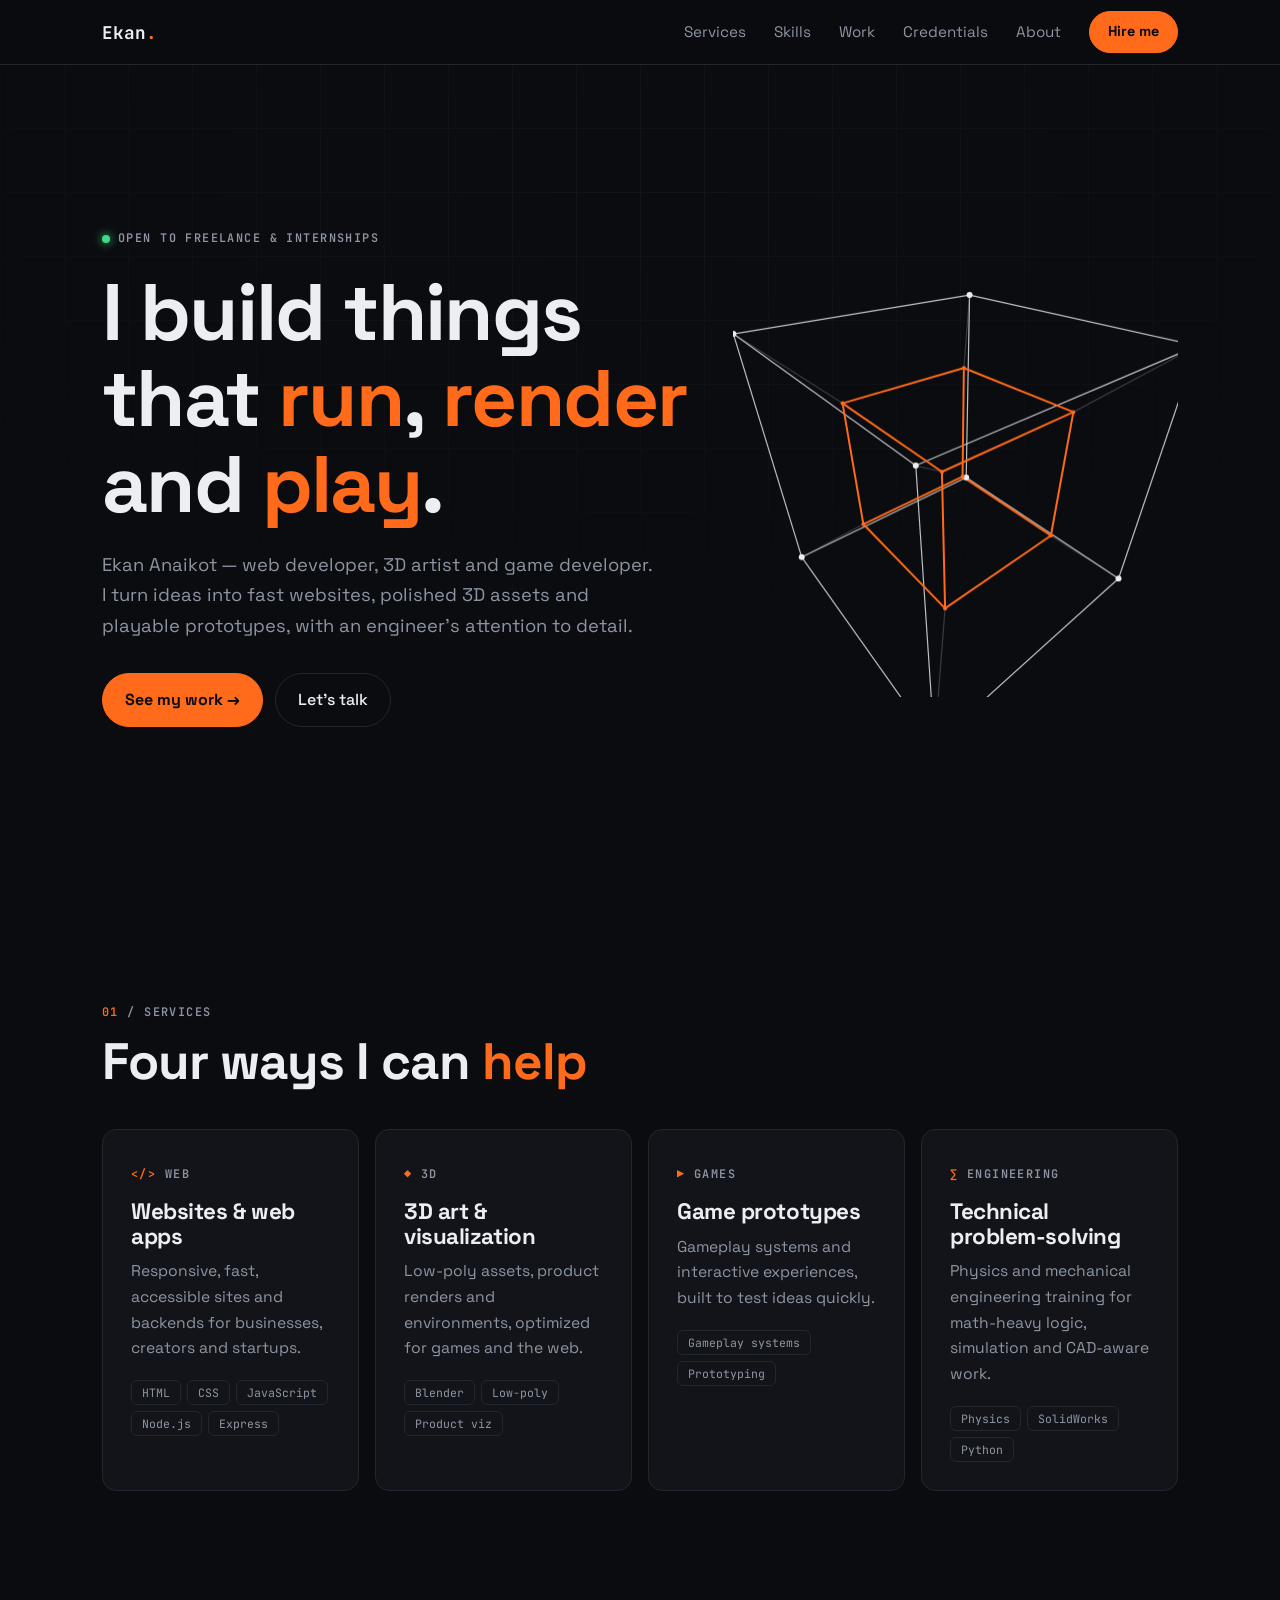
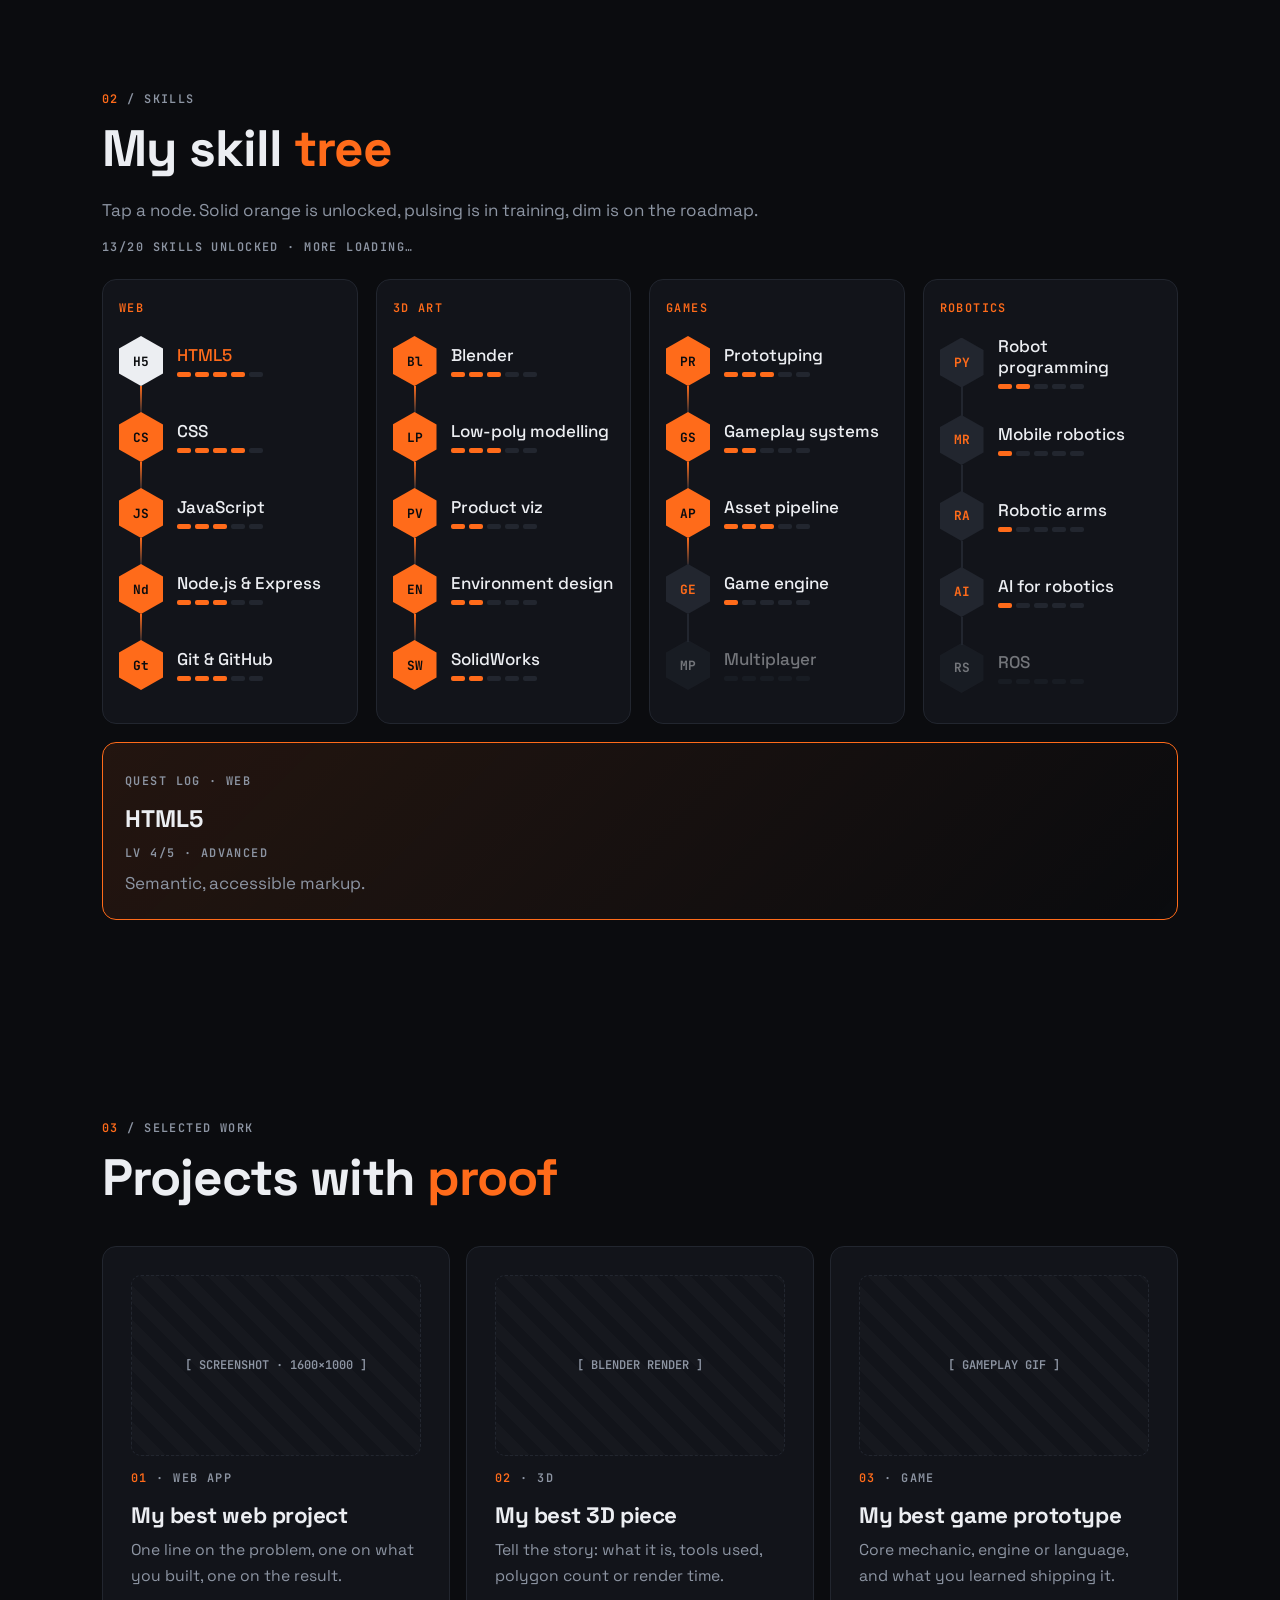
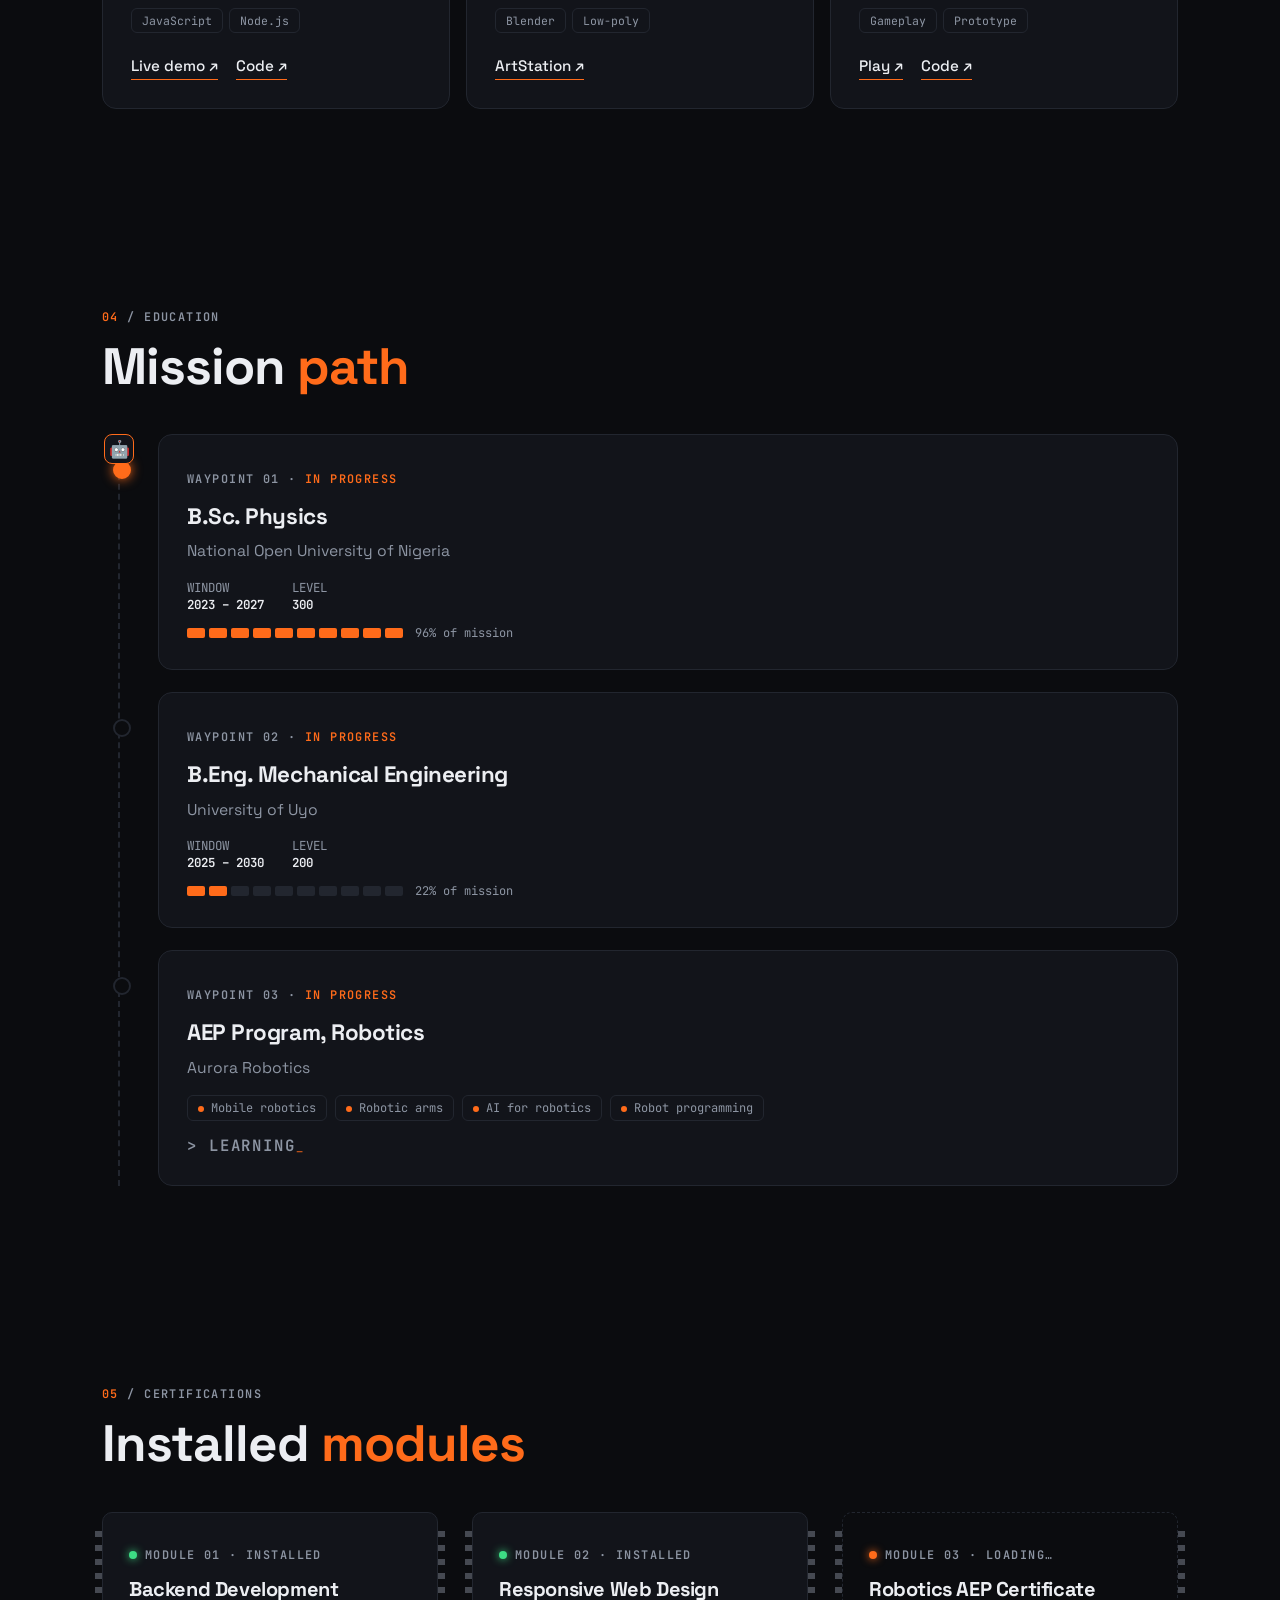
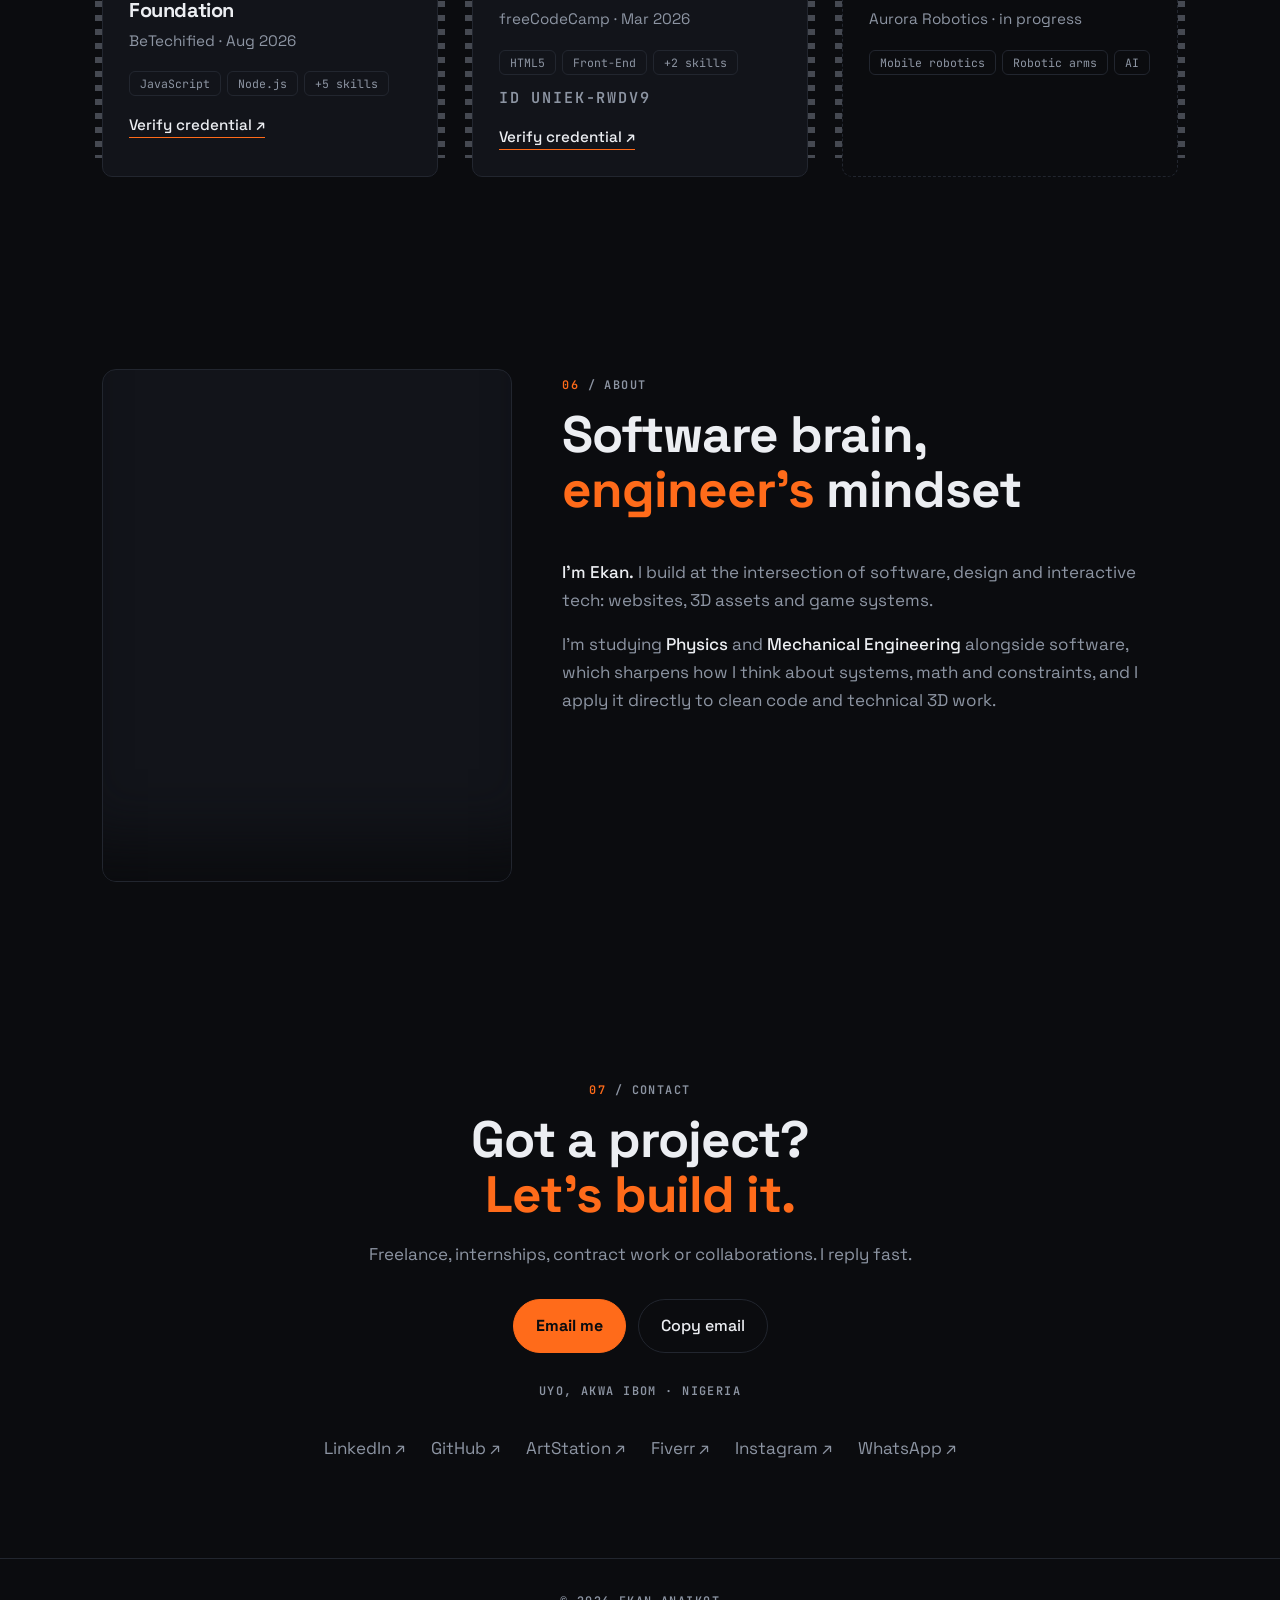
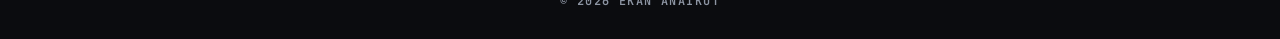
==== index.html @ 6f23a803 "renamed the files for github pages access" ====
<!doctype html>
<html lang="en">
  <head>
    <meta charset="utf-8" />
    <meta name="viewport" content="width=device-width, initial-scale=1" />
    <title>Ekan Anaikot — Web Developer, 3D Artist & Game Developer</title>
    <meta
      name="description"
      content="Ekan Anaikot builds responsive web apps, 3D assets and game prototypes. Based in Uyo, Nigeria. Open to freelance work, internships and collaborations."
    />
    <meta property="og:title" content="Ekan Anaikot — Web, 3D & Games" />
    <meta
      property="og:description"
      content="Web developer, 3D artist and game developer. Let's build something."
    />
    <meta name="theme-color" content="#0b0c0f" />
    <link rel="preconnect" href="https://fonts.googleapis.com" />
    <link rel="preconnect" href="https://fonts.gstatic.com" crossorigin />
    <link
      href="https://fonts.googleapis.com/css2?family=JetBrains+Mono:wght@400;600&family=Space+Grotesk:wght@400;500;700&display=swap"
      rel="stylesheet"
    />
    <link rel="stylesheet" href="index.css" />
  </head>

  <body>
    <header>
      <div class="wrap">
        <a href="#top" class="logo">Ekan<span>.</span></a>
        <nav>
          <a href="#services">Services</a><a href="#skills">Skills</a
          ><a href="#work">Work</a><a href="#education">Credentials</a
          ><a href="#about">About</a
          ><a href="#contact" class="btn pri">Hire me</a>
        </nav>
      </div>
    </header>

    <main id="top">
      <section class="hero">
        <div class="wrap">
          <div>
            <span class="mono status"
              ><i></i> Open to freelance &amp; internships</span
            >
            <h1>
              I build things that <em>run</em>, <em>render</em> and
              <em>play</em>.
            </h1>
            <p>
              Ekan Anaikot — web developer, 3D artist and game developer. I turn
              ideas into fast websites, polished 3D assets and playable
              prototypes, with an engineer's attention to detail.
            </p>
            <div class="cta">
              <a href="#work" class="btn pri">See my work →</a
              ><a href="#contact" class="btn">Let's talk</a>
            </div>
          </div>
          <canvas
            id="cube"
            aria-label="Rotating 3D wireframe"
            role="img"
          ></canvas>
        </div>
      </section>

      <section id="services">
        <div class="wrap">
          <span class="mono rv"><b>01</b> / Services</span>
          <h2 class="rv">Four ways I can <em>help</em></h2>
          <div class="grid">
            <article class="card rv">
              <span class="mono"><b>&lt;/&gt;</b> Web</span>
              <h3>Websites &amp; web apps</h3>
              <p>
                Responsive, fast, accessible sites and backends for businesses,
                creators and startups.
              </p>
              <div class="tags">
                <span>HTML</span><span>CSS</span><span>JavaScript</span
                ><span>Node.js</span><span>Express</span>
              </div>
            </article>
            <article class="card rv">
              <span class="mono"><b>◆</b> 3D</span>
              <h3>3D art &amp; visualization</h3>
              <p>
                Low-poly assets, product renders and environments, optimized for
                games and the web.
              </p>
              <div class="tags">
                <span>Blender</span><span>Low-poly</span
                ><span>Product viz</span>
              </div>
            </article>
            <article class="card rv">
              <span class="mono"><b>▶</b> Games</span>
              <h3>Game prototypes</h3>
              <p>
                Gameplay systems and interactive experiences, built to test
                ideas quickly.
              </p>
              <div class="tags">
                <span>Gameplay systems</span><span>Prototyping</span>
              </div>
            </article>
            <article class="card rv">
              <span class="mono"><b>∑</b> Engineering</span>
              <h3>Technical problem-solving</h3>
              <p>
                Physics and mechanical engineering training for math-heavy
                logic, simulation and CAD-aware work.
              </p>
              <div class="tags">
                <span>Physics</span><span>SolidWorks</span><span>Python</span>
              </div>
            </article>
          </div>
        </div>
      </section>

      <section id="skills">
        <div class="wrap">
          <span class="mono rv"><b>02</b> / Skills</span>
          <h2 class="rv">My skill <em>tree</em></h2>
          <p class="mut rv" style="margin: -20px 0 14px; max-width: 60ch">
            Tap a node. Solid orange is unlocked, pulsing is in training, dim is
            on the roadmap.
          </p>
          <p class="mono rv" id="xp" style="margin-bottom: 24px"></p>
          <div class="tree" id="tree"></div>
          <div class="quest rv" id="quest" aria-live="polite"></div>
        </div>
      </section>

      <section id="work">
        <div class="wrap">
          <span class="mono rv"><b>03</b> / Selected work</span>
          <h2 class="rv">Projects with <em>proof</em></h2>
          <div class="grid work">
            <!-- TODO: replace each block with a real project: screenshot in .thumb, real text, real links -->
            <article class="card rv">
              <div class="thumb">[ SCREENSHOT · 1600×1000 ]</div>
              <span class="mono"><b>01</b> · Web app</span>
              <h3>My best web project</h3>
              <p>
                One line on the problem, one on what you built, one on the
                result.
              </p>
              <div class="tags">
                <span>JavaScript</span><span>Node.js</span>
              </div>
              <div class="links">
                <a href="#">Live demo ↗</a><a href="#">Code ↗</a>
              </div>
            </article>
            <article class="card rv">
              <div class="thumb">[ BLENDER RENDER ]</div>
              <span class="mono"><b>02</b> · 3D</span>
              <h3>My best 3D piece</h3>
              <p>
                Tell the story: what it is, tools used, polygon count or render
                time.
              </p>
              <div class="tags"><span>Blender</span><span>Low-poly</span></div>
              <div class="links"><a href="#">ArtStation ↗</a></div>
            </article>
            <article class="card rv">
              <div class="thumb">[ GAMEPLAY GIF ]</div>
              <span class="mono"><b>03</b> · Game</span>
              <h3>My best game prototype</h3>
              <p>
                Core mechanic, engine or language, and what you learned shipping
                it.
              </p>
              <div class="tags">
                <span>Gameplay</span><span>Prototype</span>
              </div>
              <div class="links">
                <a href="#">Play ↗</a><a href="#">Code ↗</a>
              </div>
            </article>
          </div>
        </div>
      </section>

      <section id="education">
        <div class="wrap">
          <span class="mono rv"><b>04</b> / Education</span>
          <h2 class="rv">Mission <em>path</em></h2>
          <div class="path" id="path">
            <i class="rover" id="rover" aria-hidden="true">🤖</i>
            <article class="wp card rv" data-start="2023-02" data-end="2027-02">
              <span class="mono">WAYPOINT 01 · <b class="st"></b></span>
              <h3>B.Sc. Physics</h3>
              <p>National Open University of Nigeria</p>
              <div class="tele">
                <span>WINDOW<b>2023 – 2027</b></span
                ><span>LEVEL<b>300</b></span>
              </div>
              <div class="cells"></div>
            </article>
            <article class="wp card rv" data-start="2025-11" data-end="2030-11">
              <span class="mono">WAYPOINT 02 · <b class="st"></b></span>
              <h3>B.Eng. Mechanical Engineering</h3>
              <p>University of Uyo</p>
              <div class="tele">
                <span>WINDOW<b>2025 – 2030</b></span
                ><span>LEVEL<b>200</b></span>
              </div>
              <div class="cells"></div>
            </article>
            <article class="wp card rv">
              <span class="mono">WAYPOINT 03 · <b>IN PROGRESS</b></span>
              <h3>AEP Program, Robotics</h3>
              <p>Aurora Robotics</p>
              <div class="mods">
                <span>Mobile robotics</span><span>Robotic arms</span
                ><span>AI for robotics</span><span>Robot programming</span>
              </div>
              <p class="mono" style="margin-top: 14px">
                &gt; learning<span class="cur">_</span>
              </p>
            </article>
          </div>
        </div>
      </section>

      <section id="certifications">
        <div class="wrap">
          <span class="mono rv"><b>05</b> / Certifications</span>
          <h2 class="rv">Installed <em>modules</em></h2>
          <div class="rack">
            <!-- Copy one .chip per new certificate. Replace each "#" with the credential link. -->
            <article class="chip rv">
              <span class="mono"><i class="led"></i>MODULE 01 · INSTALLED</span>
              <h3>Backend Development Foundation</h3>
              <p>BeTechified · Aug 2026</p>
              <div class="tags">
                <span>JavaScript</span><span>Node.js</span
                ><span>+5 skills</span>
              </div>
              <a class="lk" href="#">Verify credential ↗</a>
            </article>
            <article class="chip rv">
              <span class="mono"><i class="led"></i>MODULE 02 · INSTALLED</span>
              <h3>Responsive Web Design</h3>
              <p>freeCodeCamp · Mar 2026</p>
              <div class="tags">
                <span>HTML5</span><span>Front-End</span><span>+2 skills</span>
              </div>
              <p class="mono" style="margin-top: 12px">ID uniek-rwdv9</p>
              <a class="lk" href="#">Verify credential ↗</a>
            </article>
            <article class="chip next rv">
              <span class="mono"><i class="led"></i>MODULE 03 · LOADING…</span>
              <h3>Robotics AEP Certificate</h3>
              <p>Aurora Robotics · in progress</p>
              <div class="tags">
                <span>Mobile robotics</span><span>Robotic arms</span
                ><span>AI</span>
              </div>
            </article>
          </div>
        </div>
      </section>

      <section id="about">
        <div class="wrap about">
          <div class="photo rv">
            <img
              src="images/ekan.png"
              alt="Portrait of Ekan Anaikot"
              onerror="this.remove()"
            />
          </div>
          <div>
            <span class="mono rv"><b>06</b> / About</span>
            <h2 class="rv">Software brain, <em>engineer's</em> mindset</h2>
            <p class="rv">
              <strong>I'm Ekan.</strong> I build at the intersection of
              software, design and interactive tech: websites, 3D assets and
              game systems.
            </p>
            <p class="rv">
              I'm studying <strong>Physics</strong> and
              <strong>Mechanical Engineering</strong> alongside software, which
              sharpens how I think about systems, math and constraints, and I
              apply it directly to clean code and technical 3D work.
            </p>
          </div>
        </div>
      </section>

      <section id="contact" class="contact">
        <div class="wrap">
          <span class="mono rv"><b>07</b> / Contact</span>
          <h2 class="rv">Got a project? <em>Let's build it.</em></h2>
          <p class="mut rv">
            Freelance, internships, contract work or collaborations. I reply
            fast.
          </p>
          <div class="cta rv">
            <a class="btn pri" href="mailto:ekananaikot@gmail.com">Email me</a
            ><button class="btn" id="copy">Copy email</button>
          </div>
          <p class="mono rv">Uyo, Akwa Ibom · Nigeria</p>
          <div class="socials rv">
            <a href="#">LinkedIn ↗</a><a href="#">GitHub ↗</a
            ><a href="#">ArtStation ↗</a><a href="#">Fiverr ↗</a
            ><a href="#">Instagram ↗</a><a href="#">WhatsApp ↗</a>
          </div>
        </div>
      </section>
    </main>
    <footer>
      <span class="mono">© <span id="y"></span> Ekan Anaikot</span>
    </footer>

    <script src="index.js"></script>
  </body>
</html>
---- index.css ----
/* ONE-LINE THEME SWAP: change --ac to recolour the whole site */
:root {
  --bg: #0b0c0f;
  --s1: #12141a;
  --line: #22262f;
  --tx: #eceef2;
  --mut: #8d95a3;
  --ac: #ff6b1a;
  --r: 14px;
}
* {
  box-sizing: border-box;
  margin: 0;
  padding: 0;
}
html {
  scroll-behavior: smooth;
}
body {
  background: var(--bg);
  color: var(--tx);
  font:
    400 17px/1.65 "Space Grotesk",
    system-ui,
    sans-serif;
  overflow-x: hidden;
}
body::before {
  content: "";
  position: fixed;
  inset: 0;
  z-index: -1;
  background-image:
    linear-gradient(var(--line) 1px, transparent 1px),
    linear-gradient(90deg, var(--line) 1px, transparent 1px);
  background-size: 64px 64px;
  opacity: 0.35;
  -webkit-mask-image: radial-gradient(
    ellipse 80% 60% at 50% 20%,
    #000,
    transparent
  );
  mask-image: radial-gradient(ellipse 80% 60% at 50% 20%, #000, transparent);
}
a {
  color: inherit;
  text-decoration: none;
}
.wrap {
  max-width: 1120px;
  margin: auto;
  padding: 0 22px;
}
section {
  padding: 96px 0;
}
.mono {
  font:
    600 0.74rem/1.4 "JetBrains Mono",
    monospace;
  letter-spacing: 0.12em;
  text-transform: uppercase;
  color: var(--mut);
}
.mono b {
  color: var(--ac);
  font-weight: 600;
}
h1,
h2,
h3 {
  line-height: 1.08;
  letter-spacing: -0.02em;
}
h2 {
  font-size: clamp(2rem, 5vw, 3.2rem);
  margin: 10px 0 40px;
  max-width: 16ch;
}
em {
  font-style: normal;
  color: var(--ac);
}
p.mut,
.mut {
  color: var(--mut);
}
.btn {
  display: inline-flex;
  align-items: center;
  gap: 8px;
  padding: 13px 22px;
  border-radius: 999px;
  border: 1px solid var(--line);
  font-weight: 500;
  cursor: pointer;
  background: none;
  color: var(--tx);
  font-family: inherit;
  font-size: 1rem;
  transition: 0.2s;
}
.btn:hover {
  border-color: var(--ac);
  transform: translateY(-2px);
}
.btn.pri {
  background: var(--ac);
  border-color: var(--ac);
  color: #0b0c0f;
  font-weight: 700;
}
.btn.pri:hover {
  box-shadow: 0 8px 28px -8px var(--ac);
}
/* nav */
header {
  position: fixed;
  top: 0;
  left: 0;
  right: 0;
  z-index: 10;
  backdrop-filter: blur(14px);
  -webkit-backdrop-filter: blur(14px);
  background: rgba(11, 12, 15, 0.7);
  border-bottom: 1px solid var(--line);
}
header .wrap {
  display: flex;
  align-items: center;
  justify-content: space-between;
  height: 64px;
}
.logo {
  font:
    700 1.1rem "JetBrains Mono",
    monospace;
}
.logo span {
  color: var(--ac);
}
nav {
  display: flex;
  gap: 28px;
  align-items: center;
}
nav a:not(.btn) {
  font-size: 0.95rem;
  color: var(--mut);
}
nav a:not(.btn):hover {
  color: var(--tx);
}
nav .btn {
  padding: 8px 18px;
  font-size: 0.9rem;
}
@media (max-width: 720px) {
  nav a:not(.btn) {
    display: none;
  }
}
/* hero */
.hero {
  min-height: 100svh;
  display: flex;
  align-items: center;
  padding: 110px 0 60px;
}
.hero .wrap {
  display: grid;
  grid-template-columns: 1.15fr 0.85fr;
  gap: 30px;
  align-items: center;
}
.hero h1 {
  font-size: clamp(2.6rem, 7vw, 5rem);
  margin: 18px 0 22px;
}
.hero p {
  max-width: 46ch;
  font-size: 1.15rem;
  color: var(--mut);
  margin-bottom: 32px;
}
.cta {
  display: flex;
  gap: 12px;
  flex-wrap: wrap;
}
canvas {
  width: 100%;
  aspect-ratio: 1;
  max-height: 460px;
}
.status {
  display: inline-flex;
  gap: 8px;
  align-items: center;
}
.status i {
  width: 8px;
  height: 8px;
  border-radius: 50%;
  background: #3ddc84;
  box-shadow: 0 0 10px #3ddc84;
}
@media (max-width: 860px) {
  .hero .wrap {
    grid-template-columns: 1fr;
  }
  canvas {
    max-height: 300px;
    order: -1;
  }
  .hero {
    padding-top: 90px;
  }
}
/* cards */
.grid {
  display: grid;
  grid-template-columns: repeat(auto-fit, minmax(250px, 1fr));
  gap: 16px;
}
.card {
  background: var(--s1);
  border: 1px solid var(--line);
  border-radius: var(--r);
  padding: 28px;
  transition: 0.25s;
}
.card:hover {
  border-color: var(--ac);
  transform: translateY(-4px);
}
.card h3 {
  font-size: 1.4rem;
  margin: 14px 0 10px;
}
.card p {
  color: var(--mut);
  font-size: 0.98rem;
}
.tags {
  display: flex;
  flex-wrap: wrap;
  gap: 6px;
  margin-top: 18px;
}
.tags span {
  font:
    400 0.72rem "JetBrains Mono",
    monospace;
  padding: 4px 10px;
  border: 1px solid var(--line);
  border-radius: 6px;
  color: var(--mut);
}
/* work */
.work {
  grid-template-columns: repeat(auto-fit, minmax(300px, 1fr));
}
.thumb {
  aspect-ratio: 16/10;
  border-radius: 10px;
  border: 1px dashed var(--line);
  display: grid;
  place-items: center;
  margin-bottom: 6px;
  background: repeating-linear-gradient(
    45deg,
    transparent 0 12px,
    rgba(255, 255, 255, 0.02) 12px 24px
  );
  font:
    600 0.75rem "JetBrains Mono",
    monospace;
  color: var(--mut);
  text-align: center;
  padding: 10px;
}
.links {
  display: flex;
  gap: 18px;
  margin-top: 20px;
  font-weight: 500;
  font-size: 0.95rem;
}
.links a {
  border-bottom: 1px solid var(--ac);
  padding-bottom: 1px;
}
/* about */
.about {
  display: grid;
  grid-template-columns: 0.8fr 1.2fr;
  gap: 50px;
  align-items: start;
}
.photo {
  aspect-ratio: 4/5;
  border-radius: var(--r);
  border: 1px solid var(--line);
  background: var(--s1);
  overflow: hidden;
  position: relative;
}
.photo img {
  width: 100%;
  height: 100%;
  object-fit: cover;
  display: block;
}
.photo::after {
  content: "";
  position: absolute;
  inset: 0;
  box-shadow: inset 0 -80px 60px -40px var(--bg);
}
.about p {
  margin-bottom: 16px;
  color: var(--mut);
}
.about p strong {
  color: var(--tx);
  font-weight: 500;
}
.log {
  margin-top: 30px;
  border-left: 1px solid var(--line);
}
.log div {
  padding: 0 0 22px 22px;
  position: relative;
}
.log div::before {
  content: "";
  position: absolute;
  left: -4px;
  top: 8px;
  width: 7px;
  height: 7px;
  background: var(--ac);
  border-radius: 50%;
}
.log b {
  display: block;
  font-weight: 500;
}
.log small {
  color: var(--mut);
}
@media (max-width: 820px) {
  .about {
    grid-template-columns: 1fr;
  }
  .photo {
    max-width: 340px;
  }
}
/* contact */
.contact {
  text-align: center;
}
.contact h2 {
  margin: 10px auto 18px;
  max-width: 14ch;
}
.contact .cta {
  justify-content: center;
  margin: 30px 0;
}
.socials {
  display: flex;
  flex-wrap: wrap;
  justify-content: center;
  gap: 10px 26px;
  margin-top: 34px;
}
.socials a {
  color: var(--mut);
}
.socials a:hover {
  color: var(--ac);
}
footer {
  border-top: 1px solid var(--line);
  padding: 26px 0;
  text-align: center;
}
/* skill tree */
.tree {
  display: grid;
  grid-template-columns: repeat(auto-fit, minmax(210px, 1fr));
  gap: 18px;
}
.branch {
  background: var(--s1);
  border: 1px solid var(--line);
  border-radius: var(--r);
  padding: 20px 16px 4px;
}
.branch h3 {
  font:
    600 0.74rem "JetBrains Mono",
    monospace;
  letter-spacing: 0.12em;
  text-transform: uppercase;
  color: var(--ac);
  margin-bottom: 20px;
}
.node {
  display: flex;
  align-items: center;
  gap: 14px;
  width: 100%;
  background: none;
  border: 0;
  color: var(--tx);
  font: inherit;
  text-align: left;
  padding: 0 0 26px;
  cursor: pointer;
  position: relative;
}
.node::before {
  content: "";
  position: absolute;
  left: 21px;
  top: 50px;
  bottom: -2px;
  width: 2px;
  background: var(--line);
}
.node:last-child::before {
  display: none;
}
.node.on::before {
  background: linear-gradient(var(--ac), var(--line));
}
.hex {
  flex: none;
  width: 44px;
  height: 50px;
  display: grid;
  place-items: center;
  clip-path: polygon(50% 0, 100% 25%, 100% 75%, 50% 100%, 0 75%, 0 25%);
  background: var(--line);
  font:
    700 0.8rem "JetBrains Mono",
    monospace;
  transition: 0.25s;
}
.node.on .hex {
  background: var(--ac);
  color: #0b0c0f;
}
.node.learn .hex {
  color: var(--ac);
  animation: pulse 1.8s infinite;
}
.node.lock {
  opacity: 0.45;
}
.node:hover .hex,
.node.sel .hex {
  background: var(--tx);
  color: #0b0c0f;
}
.node.sel b {
  color: var(--ac);
}
.node b {
  display: block;
  font-weight: 500;
  line-height: 1.2;
}
.pips {
  display: flex;
  gap: 4px;
  margin-top: 7px;
}
.pips i {
  width: 14px;
  height: 5px;
  border-radius: 2px;
  background: var(--line);
}
.pips i.f {
  background: var(--ac);
}
.quest {
  margin-top: 18px;
  border: 1px solid var(--ac);
  border-radius: var(--r);
  padding: 22px;
  background: linear-gradient(135deg, rgba(255, 107, 26, 0.1), transparent);
}
.quest h4 {
  font-size: 1.5rem;
  margin: 6px 0;
}
.quest p {
  color: var(--mut);
}
.quest .mono {
  margin: 0;
}
@keyframes pulse {
  50% {
    background: #3a2216;
  }
}
@keyframes blink {
  50% {
    opacity: 0.2;
  }
}
/* education: mission path */
.path {
  position: relative;
  padding-left: 56px;
  display: grid;
  gap: 22px;
}
.path::before {
  content: "";
  position: absolute;
  left: 16px;
  top: 0;
  bottom: 0;
  border-left: 2px dashed var(--line);
}
.rover {
  position: absolute;
  left: 2px;
  top: 0;
  width: 30px;
  height: 30px;
  display: grid;
  place-items: center;
  background: var(--s1);
  border: 1px solid var(--ac);
  border-radius: 8px;
  font-style: normal;
  z-index: 2;
  transition: top 0.25s;
}
.wp {
  position: relative;
}
.wp::before {
  content: "";
  position: absolute;
  left: -46px;
  top: 26px;
  width: 14px;
  height: 14px;
  border-radius: 50%;
  background: var(--bg);
  border: 2px solid var(--line);
  transition: 0.3s;
}
.wp.pass::before {
  border-color: var(--ac);
  background: var(--ac);
  box-shadow: 0 0 12px var(--ac);
}
.tele {
  display: flex;
  gap: 28px;
  margin: 14px 0 4px;
  font:
    400 0.78rem "JetBrains Mono",
    monospace;
  color: var(--mut);
}
.tele b {
  display: block;
  color: var(--tx);
  font-weight: 600;
}
.cells {
  display: flex;
  align-items: center;
  gap: 4px;
  margin-top: 12px;
  font:
    400 0.75rem "JetBrains Mono",
    monospace;
  color: var(--mut);
}
.cells i {
  width: 18px;
  height: 10px;
  border-radius: 2px;
  background: var(--line);
}
.cells i.f {
  background: var(--ac);
}
.cells span {
  margin-left: 8px;
}
.mods {
  display: flex;
  flex-wrap: wrap;
  gap: 8px;
  margin-top: 14px;
}
.mods span,
.cur {
  font:
    400 0.75rem "JetBrains Mono",
    monospace;
}
.mods span {
  border: 1px solid var(--line);
  border-radius: 6px;
  padding: 4px 10px;
  color: var(--mut);
}
.mods span::before {
  content: "";
  display: inline-block;
  width: 6px;
  height: 6px;
  border-radius: 50%;
  background: var(--ac);
  margin-right: 7px;
  animation: blink 1.4s infinite;
}
.cur {
  color: var(--ac);
  animation: blink 1s infinite;
}
/* certifications: hardware modules */
.rack {
  display: grid;
  grid-template-columns: repeat(auto-fit, minmax(260px, 1fr));
  gap: 34px;
}
.chip {
  position: relative;
  background: var(--s1);
  border: 1px solid var(--line);
  border-radius: 10px;
  padding: 26px;
}
.chip::before,
.chip::after {
  content: "";
  position: absolute;
  top: 18px;
  bottom: 18px;
  width: 7px;
  background: repeating-linear-gradient(var(--mut) 0 6px, transparent 6px 14px);
  opacity: 0.45;
}
.chip::before {
  left: -8px;
}
.chip::after {
  right: -8px;
}
.chip h3 {
  font-size: 1.25rem;
  margin: 12px 0 6px;
}
.chip p {
  color: var(--mut);
  font-size: 0.95rem;
}
.led {
  display: inline-block;
  width: 8px;
  height: 8px;
  border-radius: 50%;
  background: #3ddc84;
  box-shadow: 0 0 8px #3ddc84;
  margin-right: 8px;
}
.chip.next {
  border-style: dashed;
  background: none;
}
.chip.next .led {
  background: var(--ac);
  box-shadow: 0 0 8px var(--ac);
  animation: blink 1.4s infinite;
}
.chip .lk {
  display: inline-block;
  margin-top: 16px;
  border-bottom: 1px solid var(--ac);
  font-weight: 500;
  font-size: 0.95rem;
}
@media (prefers-reduced-motion: reduce) {
  .node.learn .hex,
  .led,
  .cur,
  .mods span::before {
    animation: none;
  }
}
/* mobile polish: even 20px edge gutters, tighter rhythm */
@media (max-width: 600px) {
  body {
    font-size: 16px;
  }
  .wrap {
    padding-inline: 20px;
  }
  section {
    padding: 64px 0;
  }
  h2 {
    margin: 8px 0 28px;
  }
  .hero {
    padding: 84px 0 48px;
    min-height: auto;
  }
  .hero .wrap {
    gap: 22px;
  }
  .hero h1 {
    font-size: clamp(2.2rem, 11vw, 3rem);
  }
  .hero p {
    font-size: 1.05rem;
    margin-bottom: 24px;
  }
  .cta {
    gap: 10px;
  }
  .cta .btn {
    flex: 1 1 140px;
    justify-content: center;
  }
  .status {
    font-size: 0.68rem;
    letter-spacing: 0.08em;
  }
  canvas {
    max-height: 260px;
  }
  .grid {
    grid-template-columns: repeat(auto-fit, minmax(min(250px, 100%), 1fr));
    gap: 14px;
  }
  .work {
    grid-template-columns: repeat(auto-fit, minmax(min(300px, 100%), 1fr));
  }
  .card {
    padding: 22px;
  }
  .tree {
    gap: 14px;
  }
  .branch {
    padding: 18px 16px 2px;
  }
  .quest {
    padding: 18px;
  }
  .about {
    gap: 28px;
  }
  .photo {
    max-width: none;
    aspect-ratio: 1;
  }
  .photo img {
    object-position: center top;
  }
  .path {
    padding-left: 38px;
    gap: 16px;
  }
  .path::before {
    left: 10px;
  }
  .rover {
    left: -4px;
  }
  .wp::before {
    left: -34px;
    top: 24px;
  }
  .cells {
    flex-wrap: wrap;
  }
  .cells i {
    width: 14px;
  }
  .cells span {
    flex-basis: 100%;
    margin: 6px 0 0;
  }
  .tele {
    gap: 22px;
  }
  .rack {
    grid-template-columns: 1fr;
    padding-inline: 8px;
    gap: 22px;
  }
  .chip {
    padding: 22px;
  }
  .contact h2 {
    max-width: none;
  }
  .socials {
    gap: 10px 22px;
  }
}
/* reveal */
.js .rv {
  opacity: 0;
  transform: translateY(20px);
  transition:
    opacity 0.7s,
    transform 0.7s;
}
.js .rv.in {
  opacity: 1;
  transform: none;
}
@media (prefers-reduced-motion: reduce) {
  .js .rv {
    opacity: 1;
    transform: none;
    transition: none;
  }
  html {
    scroll-behavior: auto;
  }
}
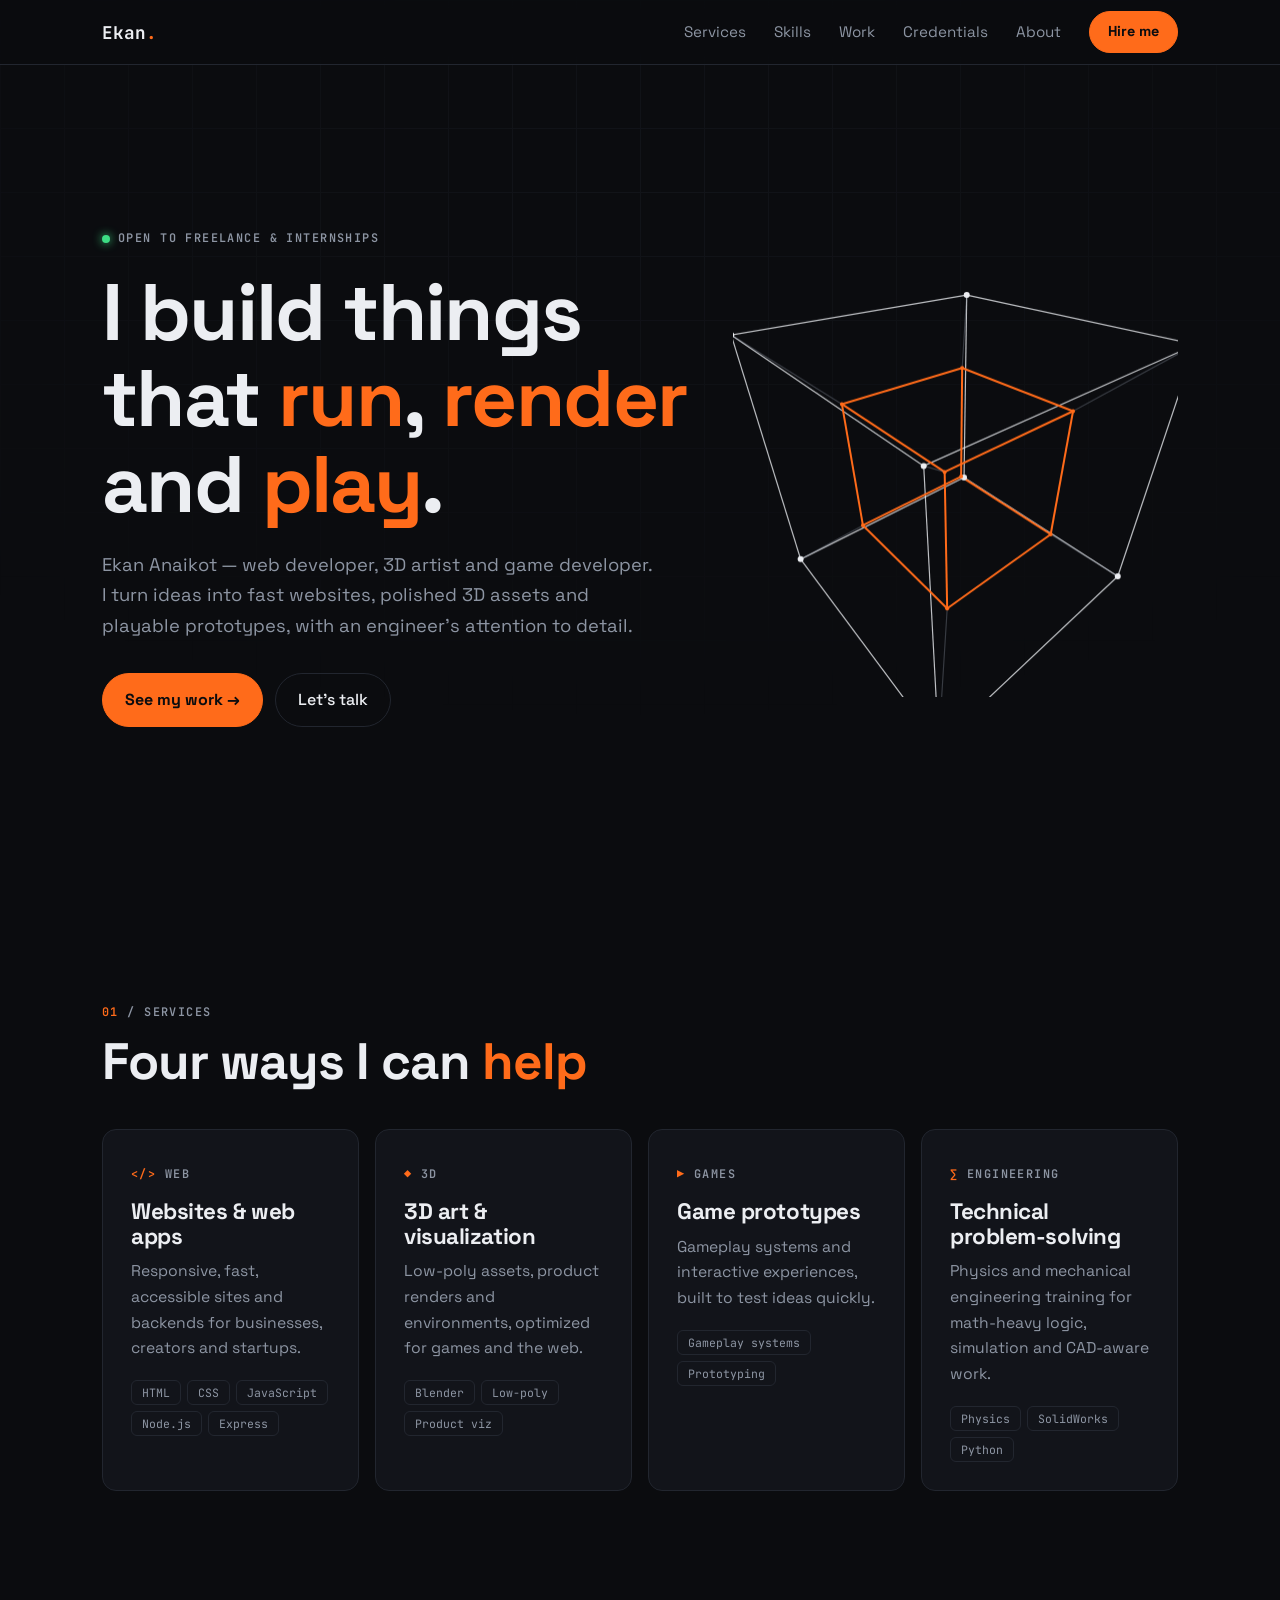
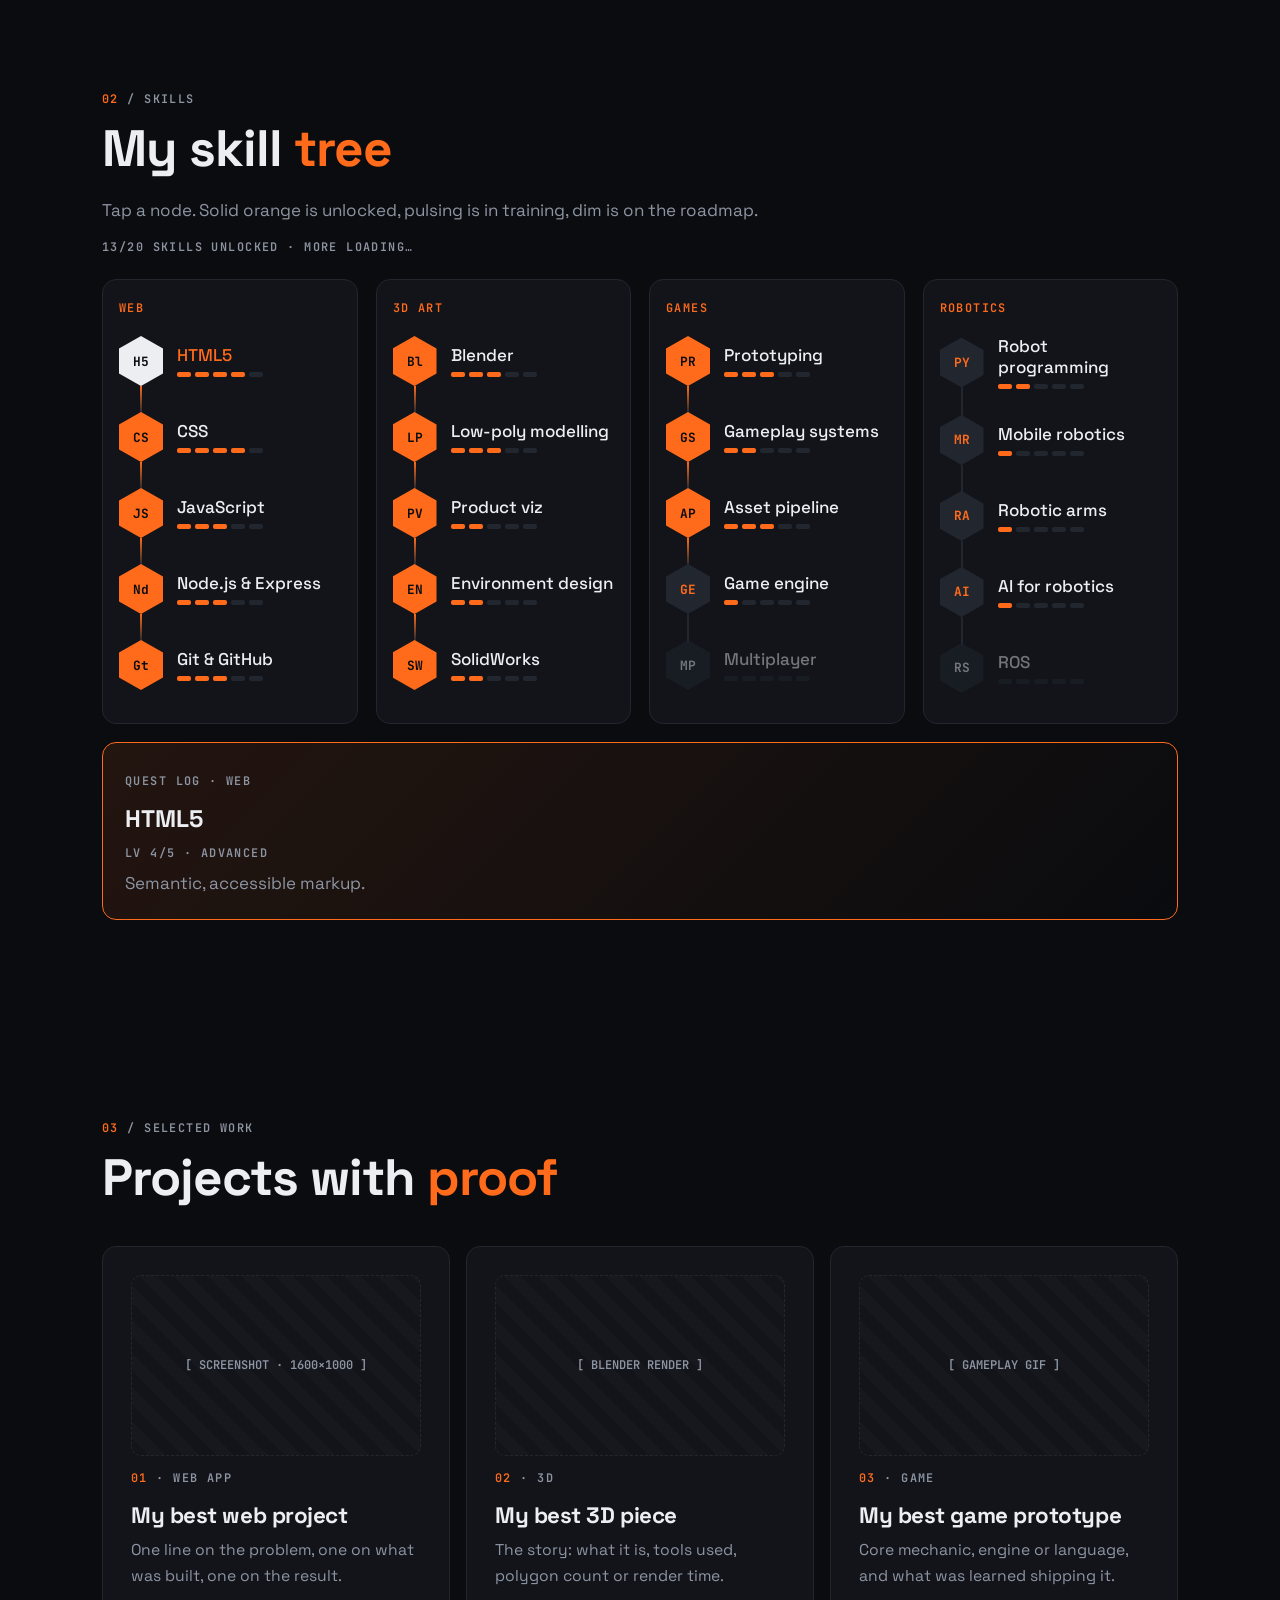
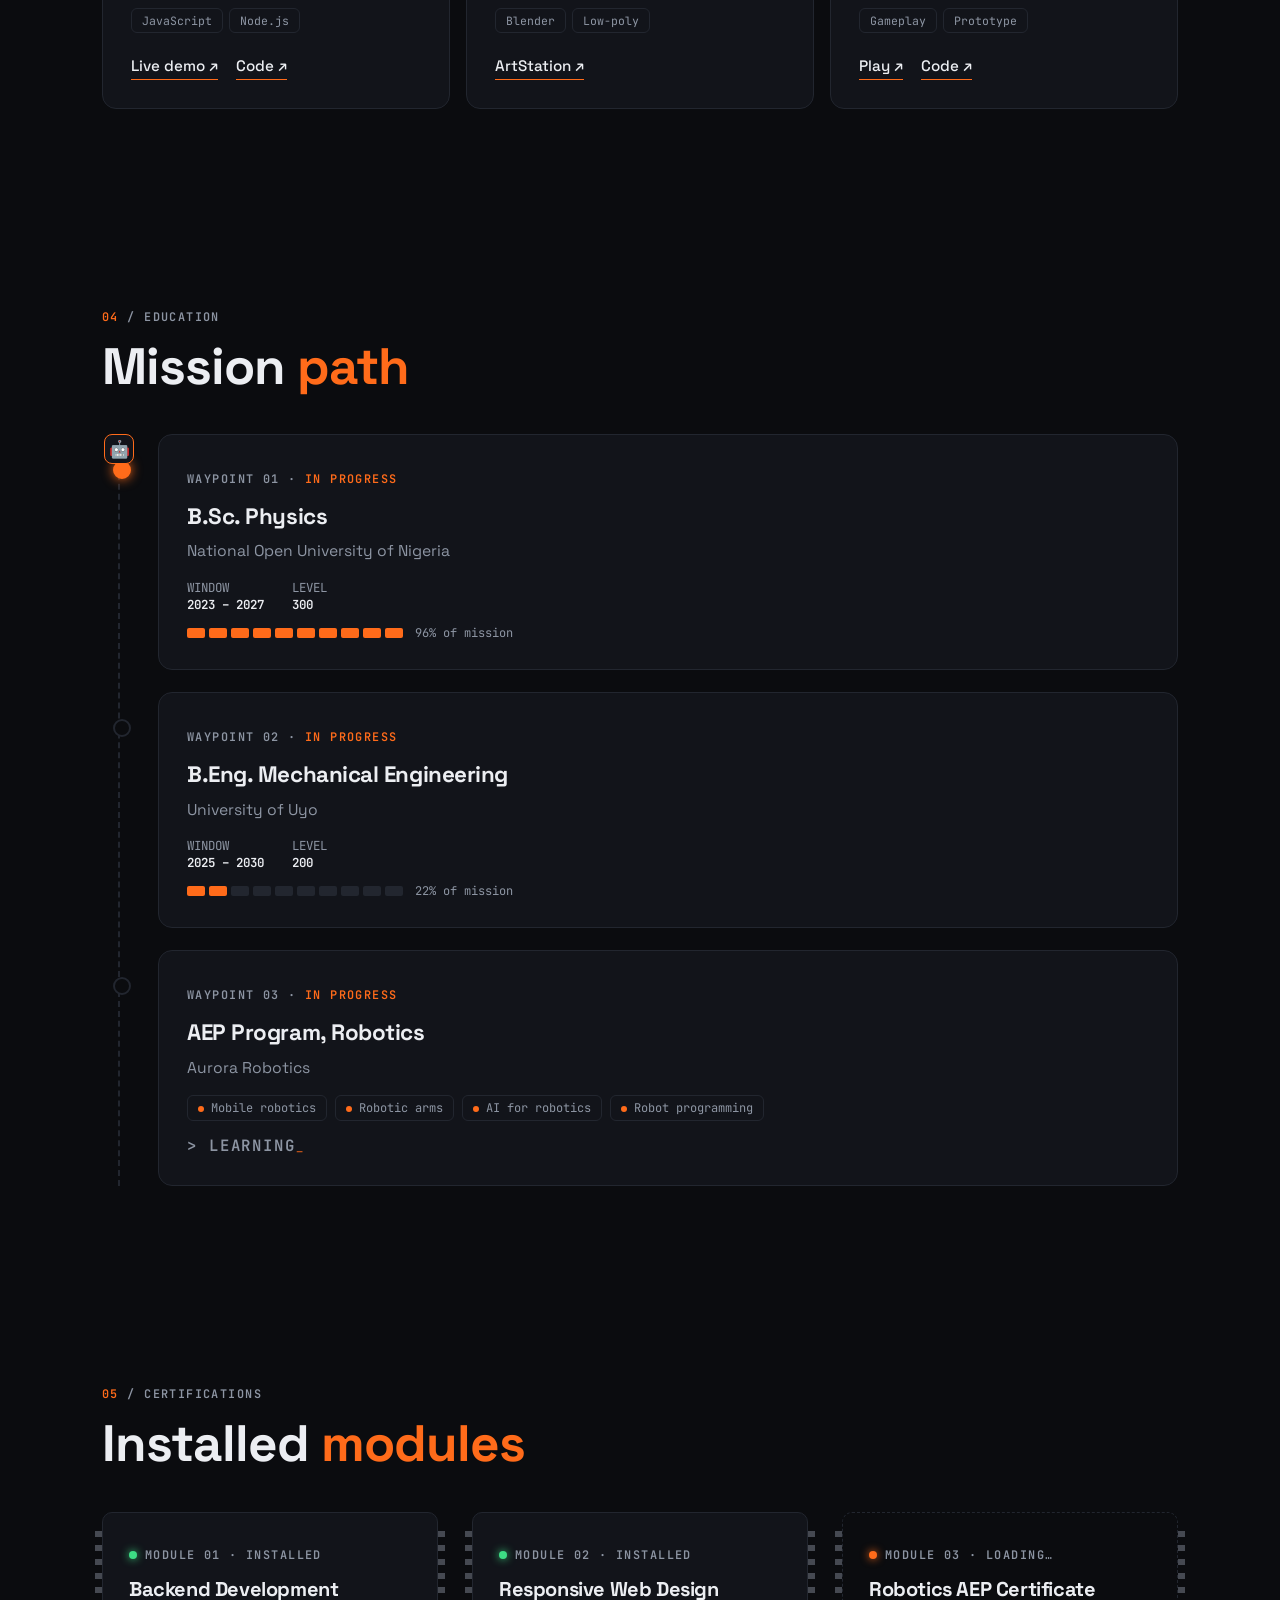
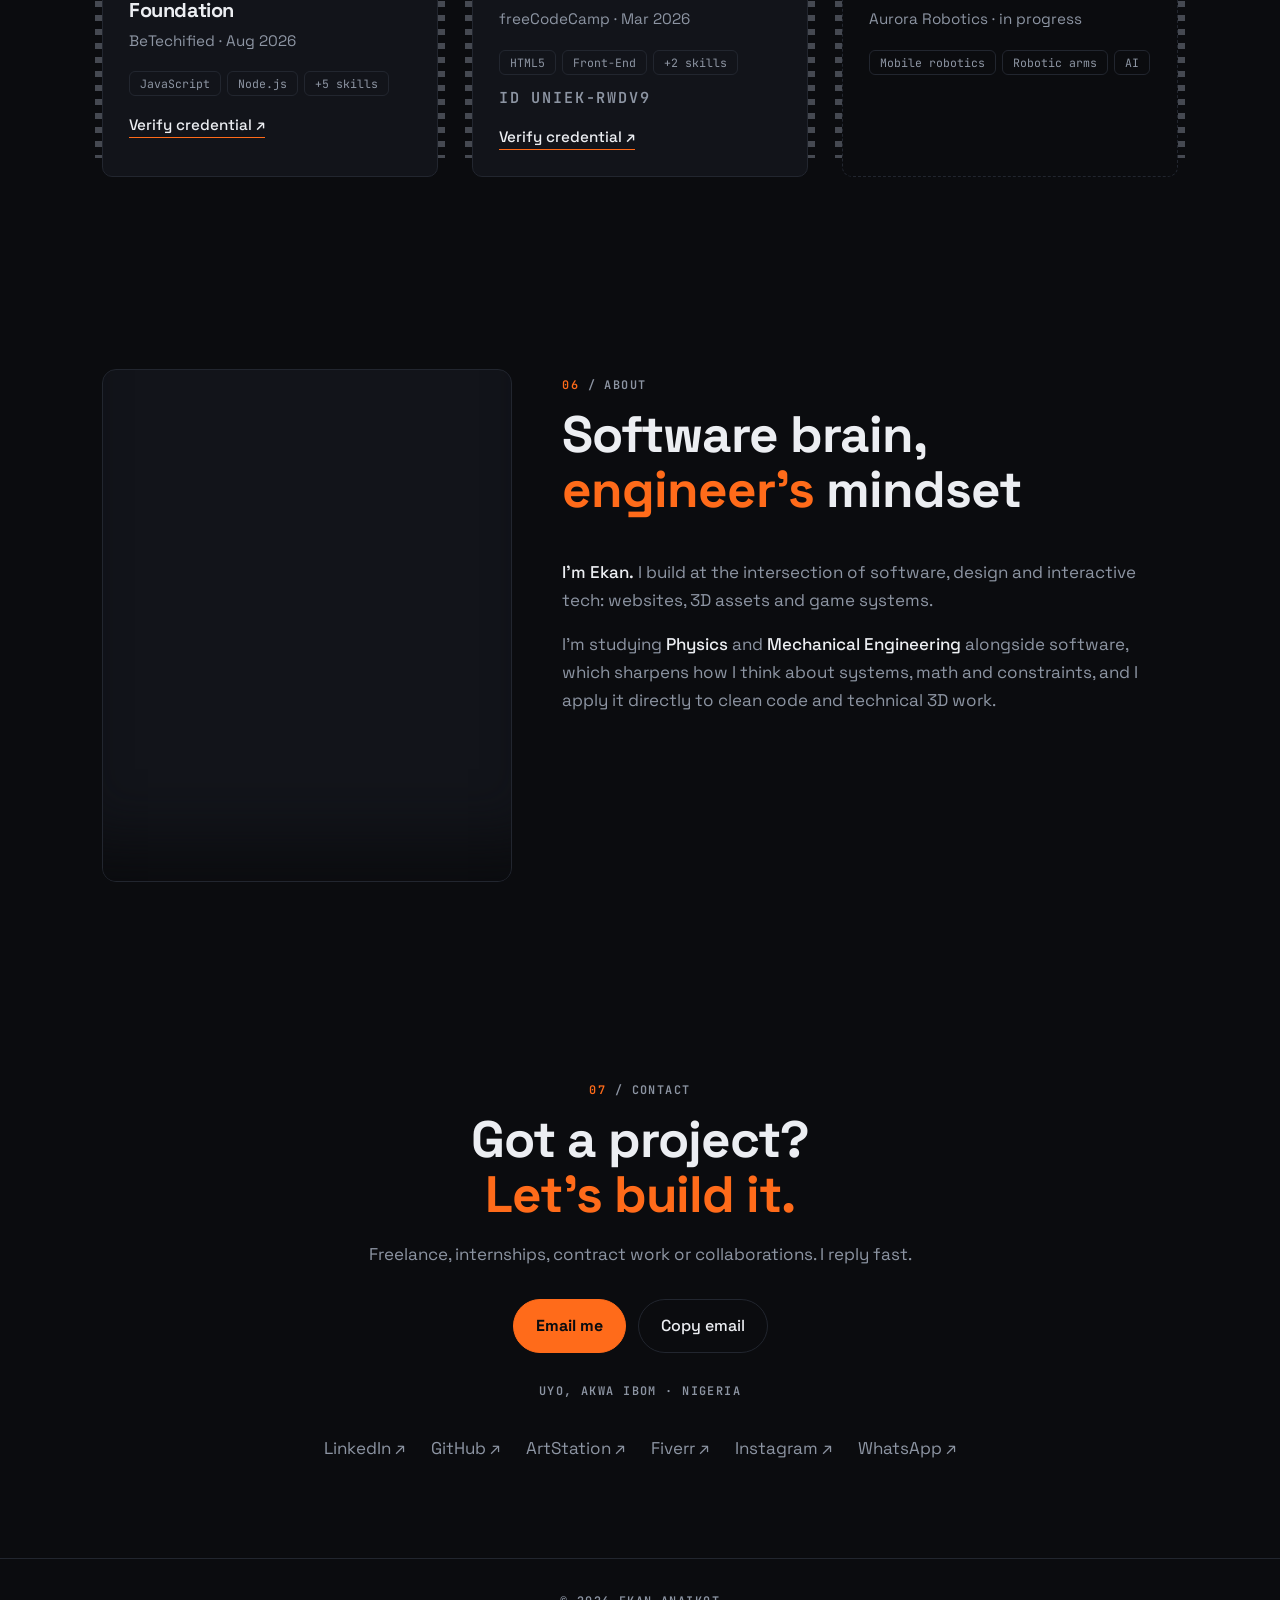
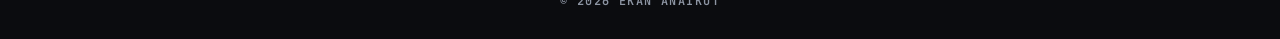
==== commit b5b6b833: "improved code readability" ====
--- a/index.html
+++ b/index.html
@@ -27,11 +27,14 @@
     <header>
       <div class="wrap">
         <a href="#top" class="logo">Ekan<span>.</span></a>
+        
         <nav>
-          <a href="#services">Services</a><a href="#skills">Skills</a
-          ><a href="#work">Work</a><a href="#education">Credentials</a
-          ><a href="#about">About</a
-          ><a href="#contact" class="btn pri">Hire me</a>
+          <a href="#services">Services</a>
+          <a href="#skills">Skills</a>
+          <a href="#work">Work</a>
+          <a href="#education">Credentials</a>
+          <a href="#about">About</a>
+          <a href="#contact" class="btn pri">Hire me</a>
         </nav>
       </div>
     </header>
@@ -40,23 +43,26 @@
       <section class="hero">
         <div class="wrap">
           <div>
-            <span class="mono status"
-              ><i></i> Open to freelance &amp; internships</span
-            >
+            <span class="mono status"><i></i> Open to freelance &amp; internships</span>
+
             <h1>
               I build things that <em>run</em>, <em>render</em> and
               <em>play</em>.
             </h1>
+            
             <p>
               Ekan Anaikot — web developer, 3D artist and game developer. I turn
               ideas into fast websites, polished 3D assets and playable
               prototypes, with an engineer's attention to detail.
             </p>
+
             <div class="cta">
-              <a href="#work" class="btn pri">See my work →</a
-              ><a href="#contact" class="btn">Let's talk</a>
+              <a href="#work" class="btn pri">See my work →</a>
+
+              <a href="#contact" class="btn">Let's talk</a>
             </div>
           </div>
+
           <canvas
             id="cube"
             aria-label="Rotating 3D wireframe"
@@ -68,52 +74,76 @@
       <section id="services">
         <div class="wrap">
           <span class="mono rv"><b>01</b> / Services</span>
+
           <h2 class="rv">Four ways I can <em>help</em></h2>
+
           <div class="grid">
             <article class="card rv">
               <span class="mono"><b>&lt;/&gt;</b> Web</span>
+
               <h3>Websites &amp; web apps</h3>
+
               <p>
                 Responsive, fast, accessible sites and backends for businesses,
                 creators and startups.
               </p>
-              <div class="tags">
-                <span>HTML</span><span>CSS</span><span>JavaScript</span
-                ><span>Node.js</span><span>Express</span>
-              </div>
-            </article>
+
+              <div class="tags">
+                <span>HTML</span>
+                <span>CSS</span>
+                <span>JavaScript</span>
+                <span>Node.js</span>
+                <span>Express</span>
+              </div>
+            </article>
+
             <article class="card rv">
               <span class="mono"><b>◆</b> 3D</span>
+
               <h3>3D art &amp; visualization</h3>
+
               <p>
                 Low-poly assets, product renders and environments, optimized for
                 games and the web.
               </p>
-              <div class="tags">
-                <span>Blender</span><span>Low-poly</span
-                ><span>Product viz</span>
-              </div>
-            </article>
+
+              <div class="tags">
+                <span>Blender</span>
+                <span>Low-poly</span>
+                <span>Product viz</span>
+              </div>
+            </article>
+
             <article class="card rv">
               <span class="mono"><b>▶</b> Games</span>
+
               <h3>Game prototypes</h3>
+
               <p>
                 Gameplay systems and interactive experiences, built to test
                 ideas quickly.
               </p>
-              <div class="tags">
-                <span>Gameplay systems</span><span>Prototyping</span>
-              </div>
-            </article>
+
+              <div class="tags">
+                <span>Gameplay systems</span>
+                <span>Prototyping</span>
+              </div>
+            </article>
+
             <article class="card rv">
               <span class="mono"><b>∑</b> Engineering</span>
+
               <h3>Technical problem-solving</h3>
+
               <p>
                 Physics and mechanical engineering training for math-heavy
                 logic, simulation and CAD-aware work.
               </p>
-              <div class="tags">
-                <span>Physics</span><span>SolidWorks</span><span>Python</span>
+
+              <div class="tags">
+                <span>Physics</span>
+                <span>SolidWorks</span>
+                <span>Python</span>
               </div>
             </article>
           </div>
@@ -123,13 +153,18 @@
       <section id="skills">
         <div class="wrap">
           <span class="mono rv"><b>02</b> / Skills</span>
+
           <h2 class="rv">My skill <em>tree</em></h2>
+
           <p class="mut rv" style="margin: -20px 0 14px; max-width: 60ch">
             Tap a node. Solid orange is unlocked, pulsing is in training, dim is
             on the roadmap.
           </p>
+
           <p class="mono rv" id="xp" style="margin-bottom: 24px"></p>
+
           <div class="tree" id="tree"></div>
+
           <div class="quest rv" id="quest" aria-live="polite"></div>
         </div>
       </section>
@@ -137,15 +172,18 @@
       <section id="work">
         <div class="wrap">
           <span class="mono rv"><b>03</b> / Selected work</span>
+
           <h2 class="rv">Projects with <em>proof</em></h2>
+
           <div class="grid work">
+
             <!-- TODO: replace each block with a real project: screenshot in .thumb, real text, real links -->
             <article class="card rv">
               <div class="thumb">[ SCREENSHOT · 1600×1000 ]</div>
               <span class="mono"><b>01</b> · Web app</span>
               <h3>My best web project</h3>
               <p>
-                One line on the problem, one on what you built, one on the
+                One line on the problem, one on what was built, one on the
                 result.
               </p>
               <div class="tags">
@@ -157,26 +195,39 @@
             </article>
             <article class="card rv">
               <div class="thumb">[ BLENDER RENDER ]</div>
+
               <span class="mono"><b>02</b> · 3D</span>
+
               <h3>My best 3D piece</h3>
-              <p>
-                Tell the story: what it is, tools used, polygon count or render
+
+              <p>
+                The story: what it is, tools used, polygon count or render
                 time.
               </p>
-              <div class="tags"><span>Blender</span><span>Low-poly</span></div>
+              <div class="tags">
+                <span>Blender</span>
+                <span>Low-poly</span>
+              </div>
+
               <div class="links"><a href="#">ArtStation ↗</a></div>
             </article>
+
             <article class="card rv">
               <div class="thumb">[ GAMEPLAY GIF ]</div>
+
               <span class="mono"><b>03</b> · Game</span>
+
               <h3>My best game prototype</h3>
-              <p>
-                Core mechanic, engine or language, and what you learned shipping
+
+              <p>
+                Core mechanic, engine or language, and what was learned shipping
                 it.
               </p>
+
               <div class="tags">
                 <span>Gameplay</span><span>Prototype</span>
               </div>
+
               <div class="links">
                 <a href="#">Play ↗</a><a href="#">Code ↗</a>
               </div>
@@ -188,37 +239,56 @@
       <section id="education">
         <div class="wrap">
           <span class="mono rv"><b>04</b> / Education</span>
+
           <h2 class="rv">Mission <em>path</em></h2>
+
           <div class="path" id="path">
             <i class="rover" id="rover" aria-hidden="true">🤖</i>
+
             <article class="wp card rv" data-start="2023-02" data-end="2027-02">
               <span class="mono">WAYPOINT 01 · <b class="st"></b></span>
+
               <h3>B.Sc. Physics</h3>
+
               <p>National Open University of Nigeria</p>
+
               <div class="tele">
                 <span>WINDOW<b>2023 – 2027</b></span
                 ><span>LEVEL<b>300</b></span>
               </div>
+
               <div class="cells"></div>
             </article>
+
             <article class="wp card rv" data-start="2025-11" data-end="2030-11">
               <span class="mono">WAYPOINT 02 · <b class="st"></b></span>
+              
               <h3>B.Eng. Mechanical Engineering</h3>
+
               <p>University of Uyo</p>
+
               <div class="tele">
                 <span>WINDOW<b>2025 – 2030</b></span
                 ><span>LEVEL<b>200</b></span>
               </div>
+
               <div class="cells"></div>
             </article>
+
             <article class="wp card rv">
               <span class="mono">WAYPOINT 03 · <b>IN PROGRESS</b></span>
+
               <h3>AEP Program, Robotics</h3>
+
               <p>Aurora Robotics</p>
+
               <div class="mods">
-                <span>Mobile robotics</span><span>Robotic arms</span
-                ><span>AI for robotics</span><span>Robot programming</span>
-              </div>
+                <span>Mobile robotics</span>
+                <span>Robotic arms</span>
+                <span>AI for robotics</span>
+                <span>Robot programming</span>
+              </div>
+
               <p class="mono" style="margin-top: 14px">
                 &gt; learning<span class="cur">_</span>
               </p>
@@ -230,36 +300,54 @@
       <section id="certifications">
         <div class="wrap">
           <span class="mono rv"><b>05</b> / Certifications</span>
+
           <h2 class="rv">Installed <em>modules</em></h2>
+
           <div class="rack">
-            <!-- Copy one .chip per new certificate. Replace each "#" with the credential link. -->
+
+            <!-- One .chip per new certificate. -->
             <article class="chip rv">
               <span class="mono"><i class="led"></i>MODULE 01 · INSTALLED</span>
+
               <h3>Backend Development Foundation</h3>
+
               <p>BeTechified · Aug 2026</p>
+
               <div class="tags">
                 <span>JavaScript</span><span>Node.js</span
                 ><span>+5 skills</span>
               </div>
+
               <a class="lk" href="#">Verify credential ↗</a>
             </article>
+
             <article class="chip rv">
               <span class="mono"><i class="led"></i>MODULE 02 · INSTALLED</span>
+
               <h3>Responsive Web Design</h3>
+
               <p>freeCodeCamp · Mar 2026</p>
+
               <div class="tags">
                 <span>HTML5</span><span>Front-End</span><span>+2 skills</span>
               </div>
+
               <p class="mono" style="margin-top: 12px">ID uniek-rwdv9</p>
+
               <a class="lk" href="#">Verify credential ↗</a>
             </article>
+
             <article class="chip next rv">
               <span class="mono"><i class="led"></i>MODULE 03 · LOADING…</span>
+
               <h3>Robotics AEP Certificate</h3>
+
               <p>Aurora Robotics · in progress</p>
-              <div class="tags">
-                <span>Mobile robotics</span><span>Robotic arms</span
-                ><span>AI</span>
+
+              <div class="tags">
+                <span>Mobile robotics</span>
+                <span>Robotic arms</span>
+                <span>AI</span>
               </div>
             </article>
           </div>
@@ -275,14 +363,18 @@
               onerror="this.remove()"
             />
           </div>
+
           <div>
             <span class="mono rv"><b>06</b> / About</span>
+
             <h2 class="rv">Software brain, <em>engineer's</em> mindset</h2>
+
             <p class="rv">
               <strong>I'm Ekan.</strong> I build at the intersection of
               software, design and interactive tech: websites, 3D assets and
               game systems.
             </p>
+
             <p class="rv">
               I'm studying <strong>Physics</strong> and
               <strong>Mechanical Engineering</strong> alongside software, which
@@ -296,24 +388,38 @@
       <section id="contact" class="contact">
         <div class="wrap">
           <span class="mono rv"><b>07</b> / Contact</span>
+
           <h2 class="rv">Got a project? <em>Let's build it.</em></h2>
+
           <p class="mut rv">
             Freelance, internships, contract work or collaborations. I reply
             fast.
           </p>
+
           <div class="cta rv">
             <a class="btn pri" href="mailto:ekananaikot@gmail.com">Email me</a
             ><button class="btn" id="copy">Copy email</button>
           </div>
+
           <p class="mono rv">Uyo, Akwa Ibom · Nigeria</p>
+
           <div class="socials rv">
-            <a href="#">LinkedIn ↗</a><a href="#">GitHub ↗</a
-            ><a href="#">ArtStation ↗</a><a href="#">Fiverr ↗</a
-            ><a href="#">Instagram ↗</a><a href="#">WhatsApp ↗</a>
+            <a href="www.linkedin.com/in/ekan-anaikot-8a0623337">LinkedIn ↗</a>
+
+            <a href="https://github.com/UniEK23">GitHub ↗</a>
+
+            <a href="https://www.artstation.com/ekanastra">ArtStation ↗</a>
+
+            <a href="https://www.fiverr.com/s/GPPPbgq">Fiverr ↗</a>
+
+            <a href="https://www.instagram.com/_therealuniek_">Instagram ↗</a>
+
+            <a href="wa.me/2347032524431">WhatsApp ↗</a>
           </div>
         </div>
       </section>
     </main>
+
     <footer>
       <span class="mono">© <span id="y"></span> Ekan Anaikot</span>
     </footer>
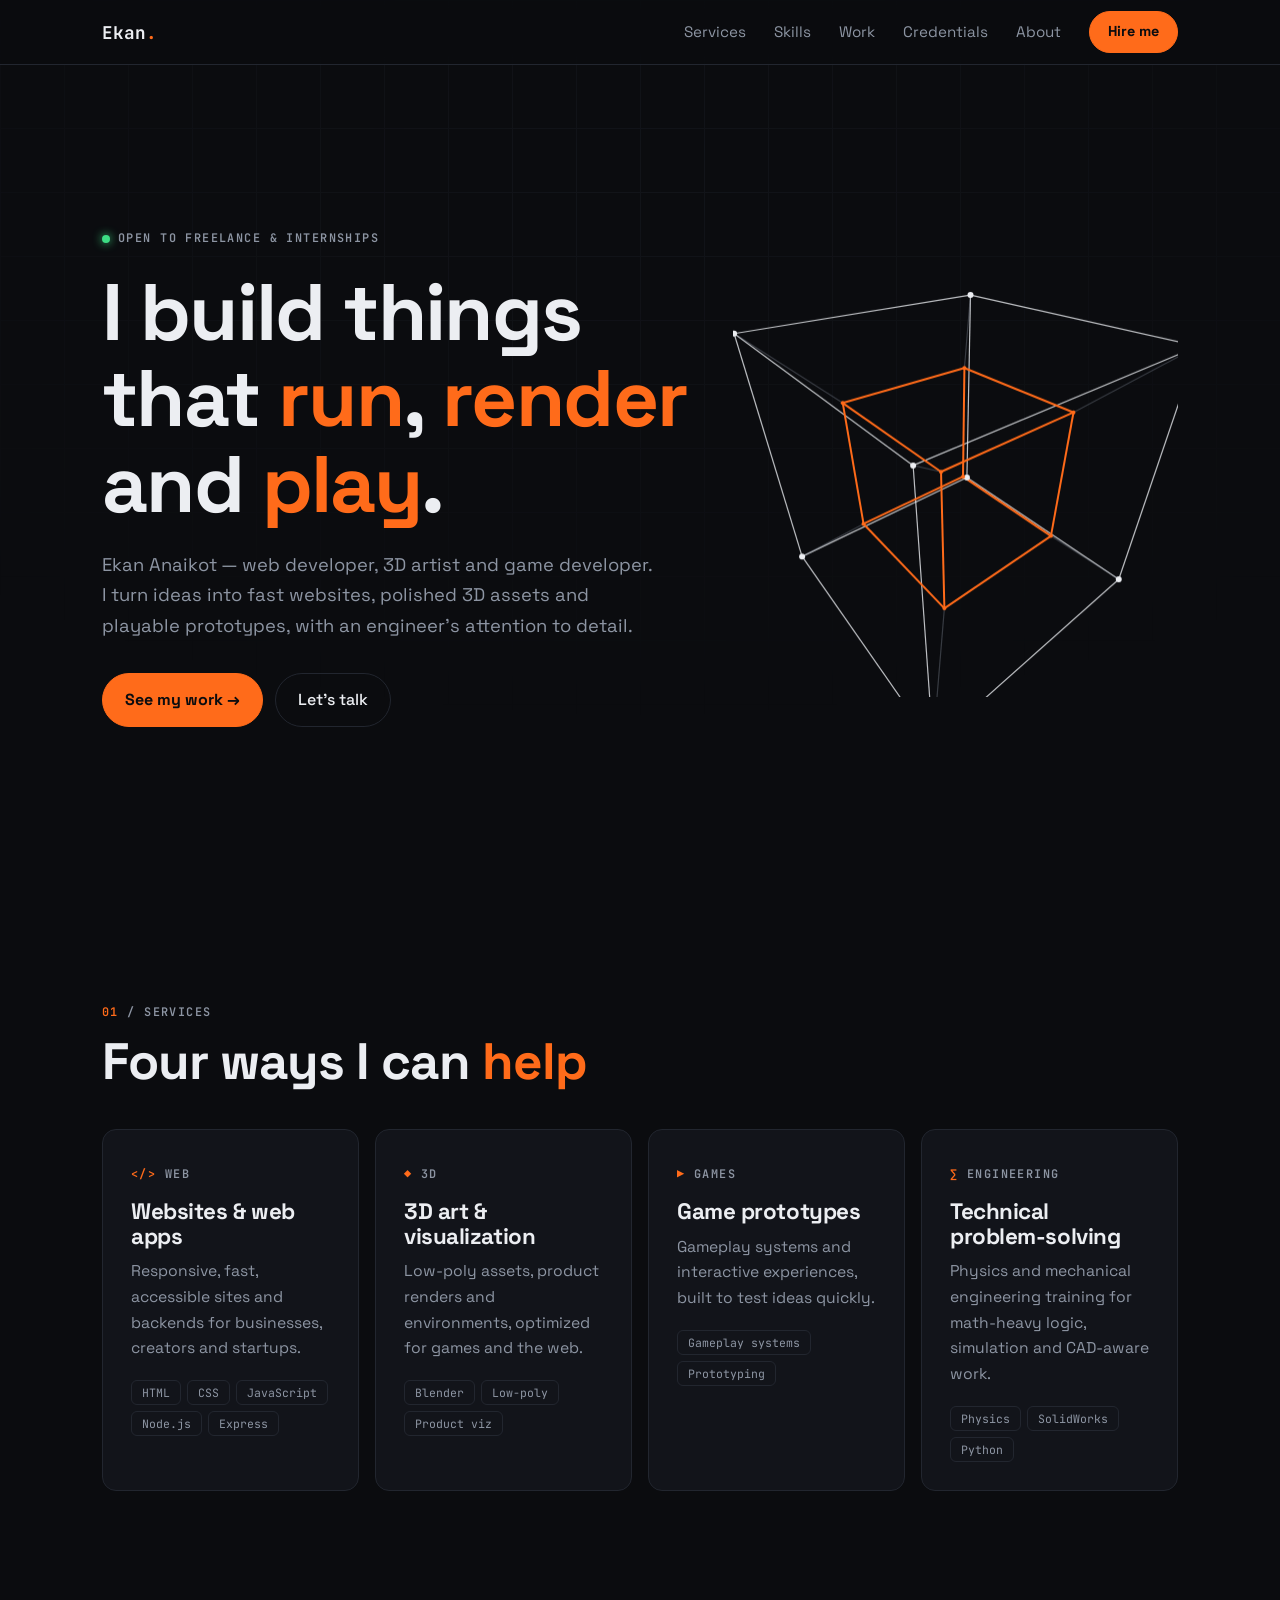
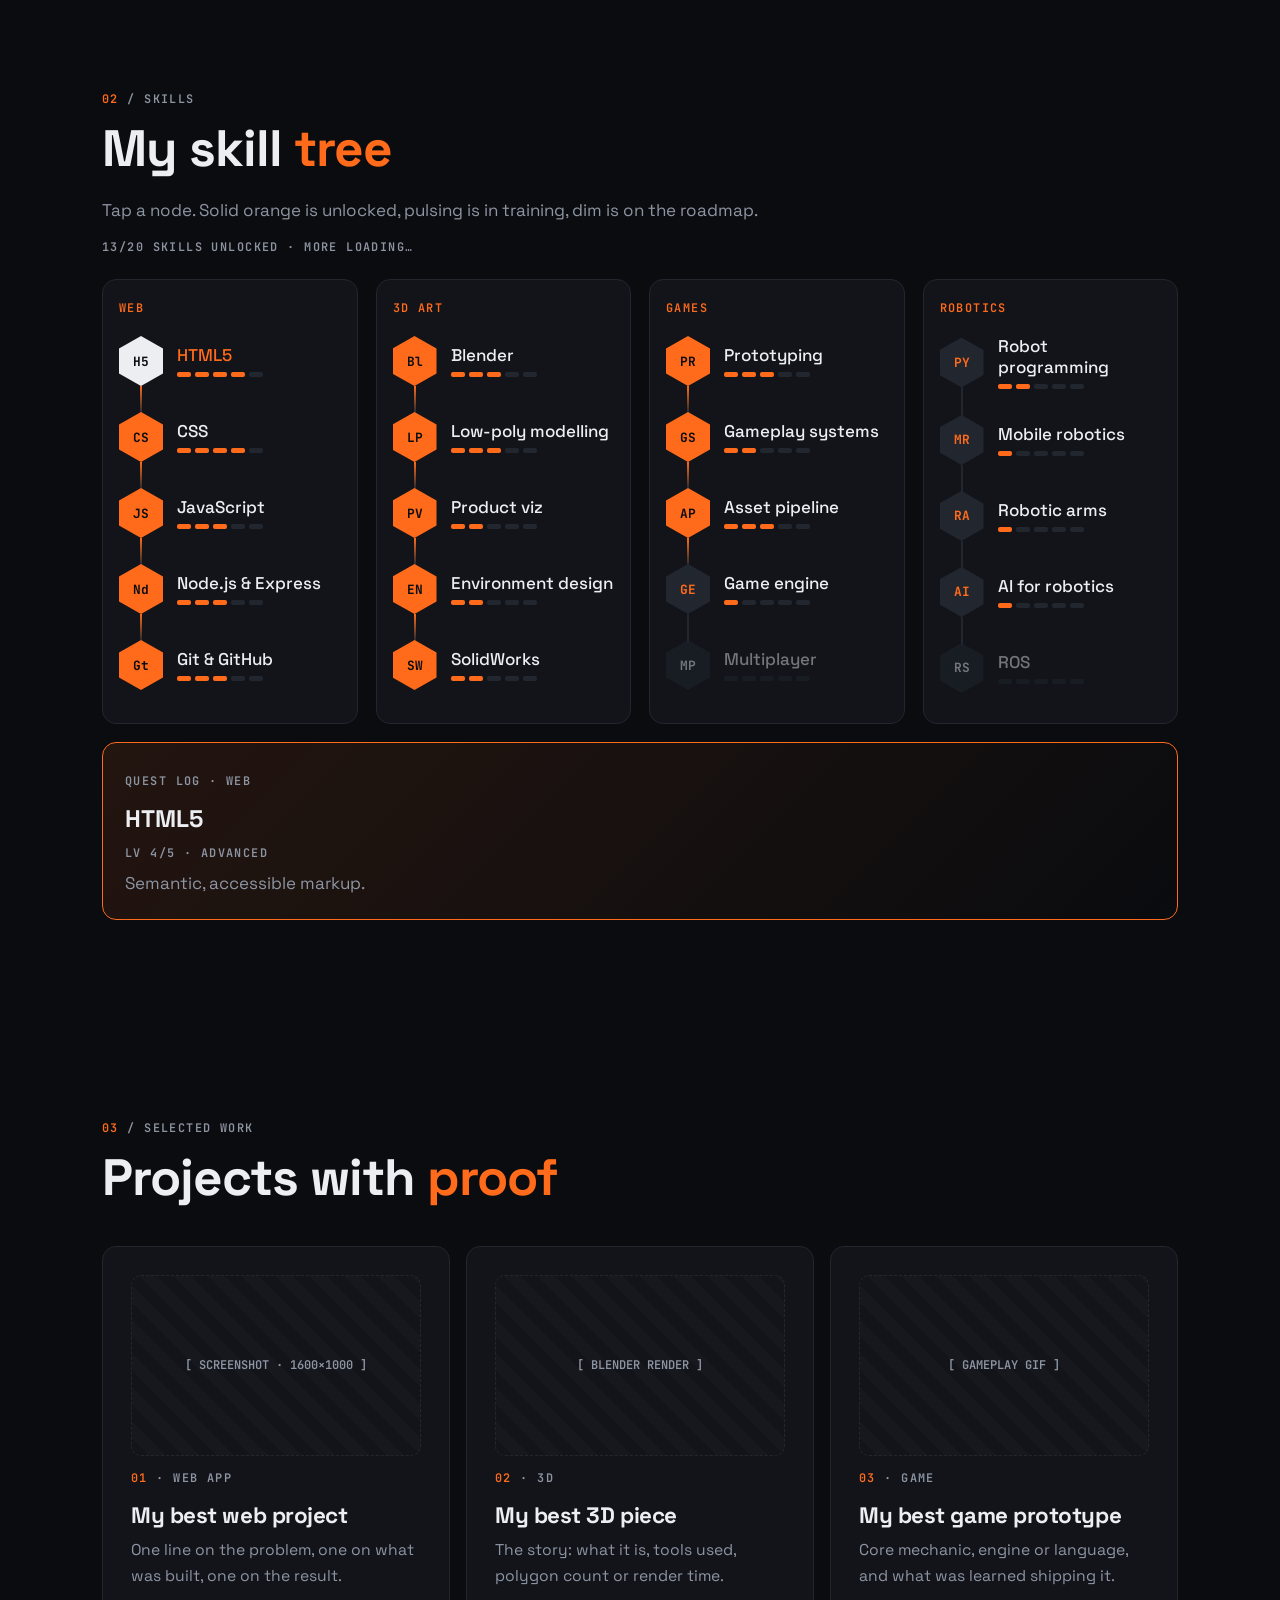
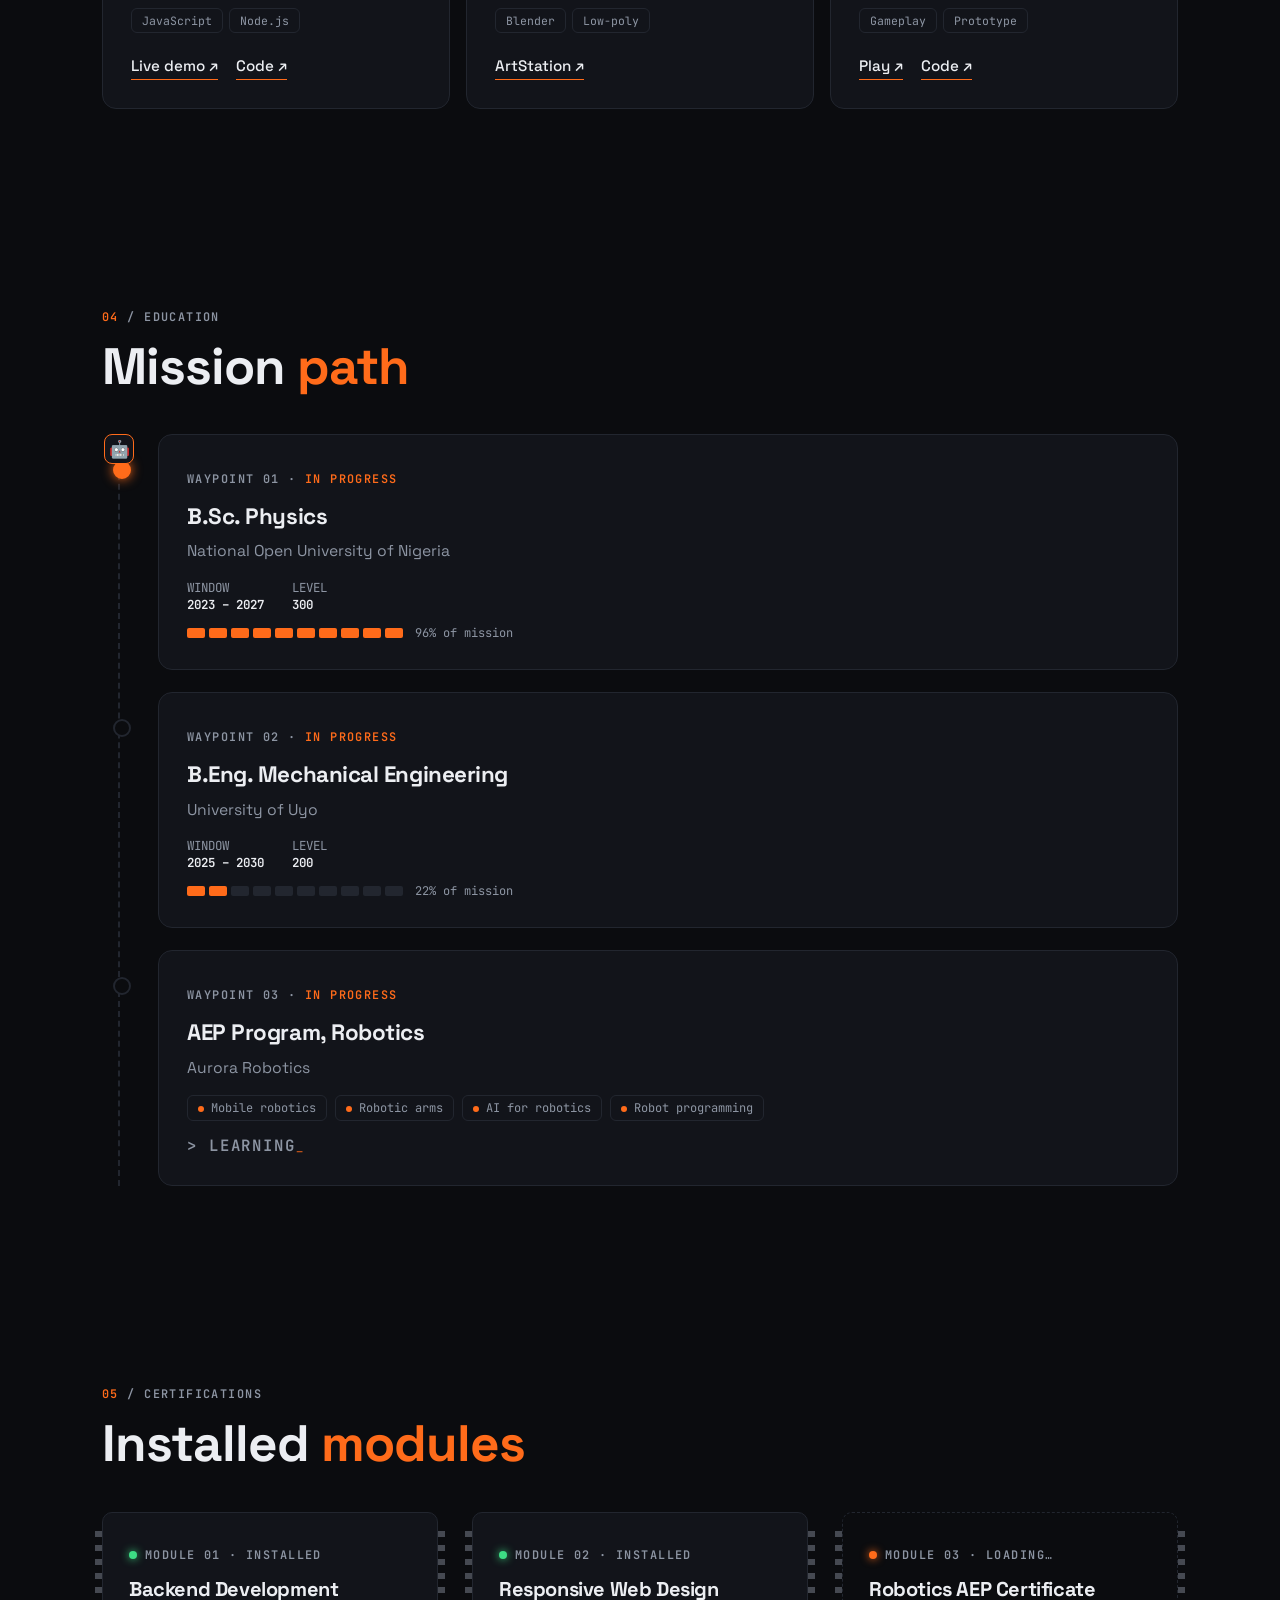
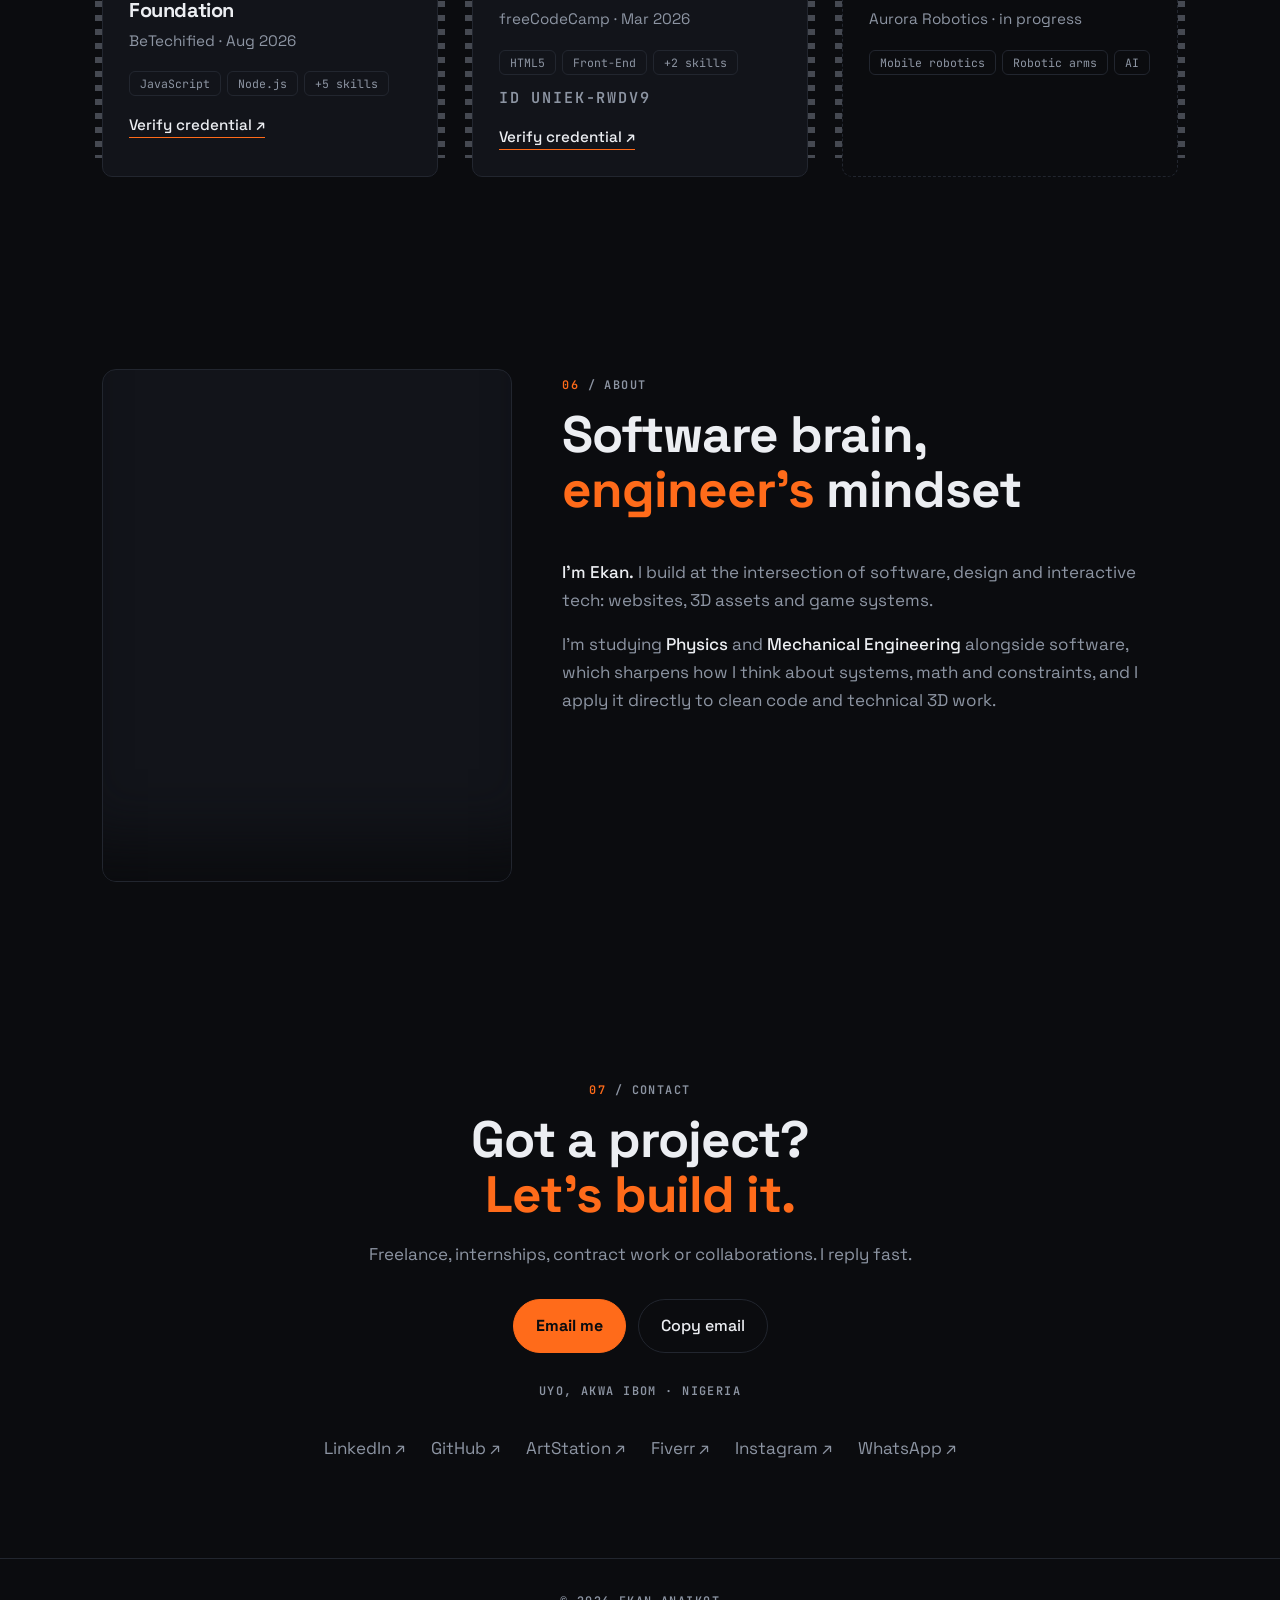
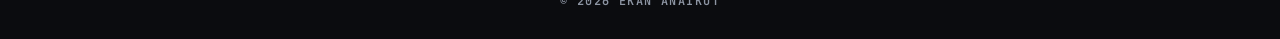
==== commit cd6d5b40: "Fixed faulty social links" ====
--- a/index.html
+++ b/index.html
@@ -358,7 +358,7 @@
         <div class="wrap about">
           <div class="photo rv">
             <img
-              src="images/ekan.png"
+              src="assets/images/ekan.png"
               alt="Portrait of Ekan Anaikot"
               onerror="this.remove()"
             />
@@ -404,7 +404,7 @@
           <p class="mono rv">Uyo, Akwa Ibom · Nigeria</p>
 
           <div class="socials rv">
-            <a href="www.linkedin.com/in/ekan-anaikot-8a0623337">LinkedIn ↗</a>
+            <a href="https://www.linkedin.com/in/ekan-anaikot-8a0623337">LinkedIn ↗</a>
 
             <a href="https://github.com/UniEK23">GitHub ↗</a>
 
@@ -414,7 +414,7 @@
 
             <a href="https://www.instagram.com/_therealuniek_">Instagram ↗</a>
 
-            <a href="wa.me/2347032524431">WhatsApp ↗</a>
+            <a href="https://wa.me/2347032524431">WhatsApp ↗</a>
           </div>
         </div>
       </section>
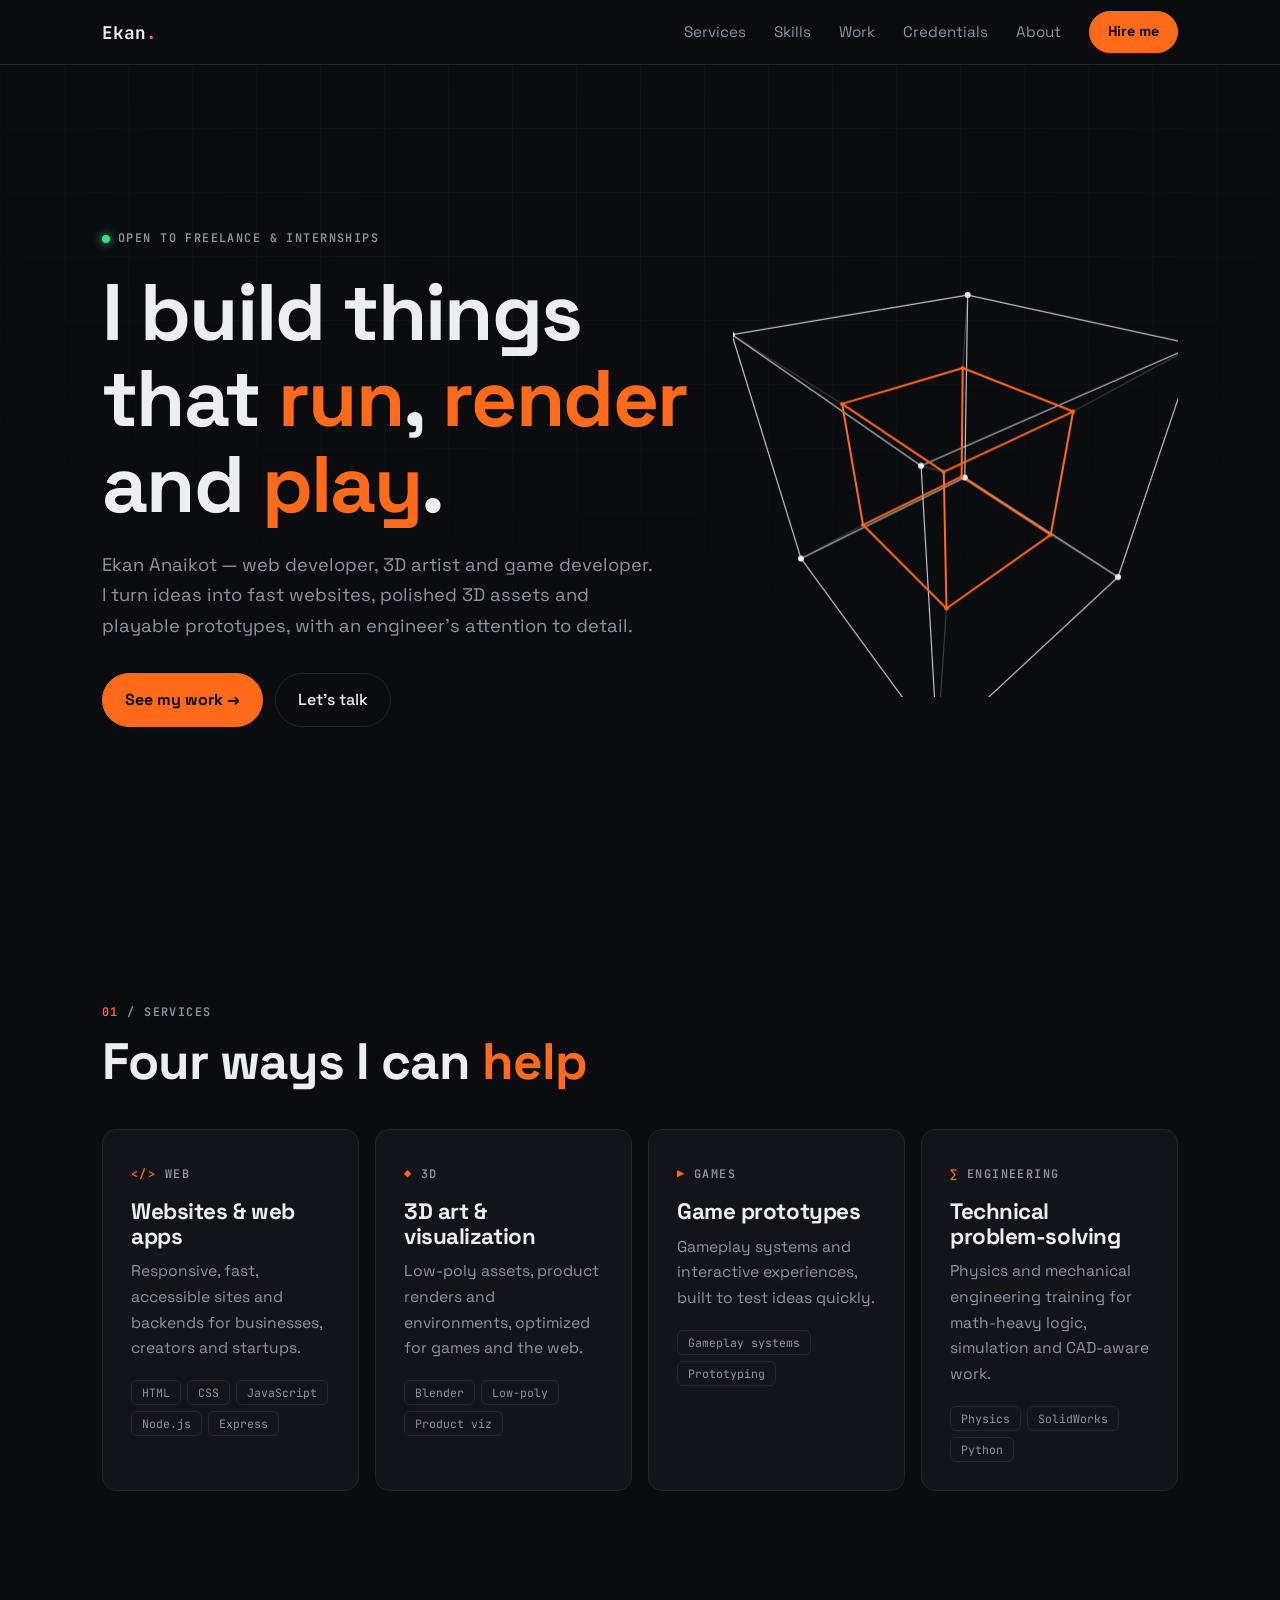
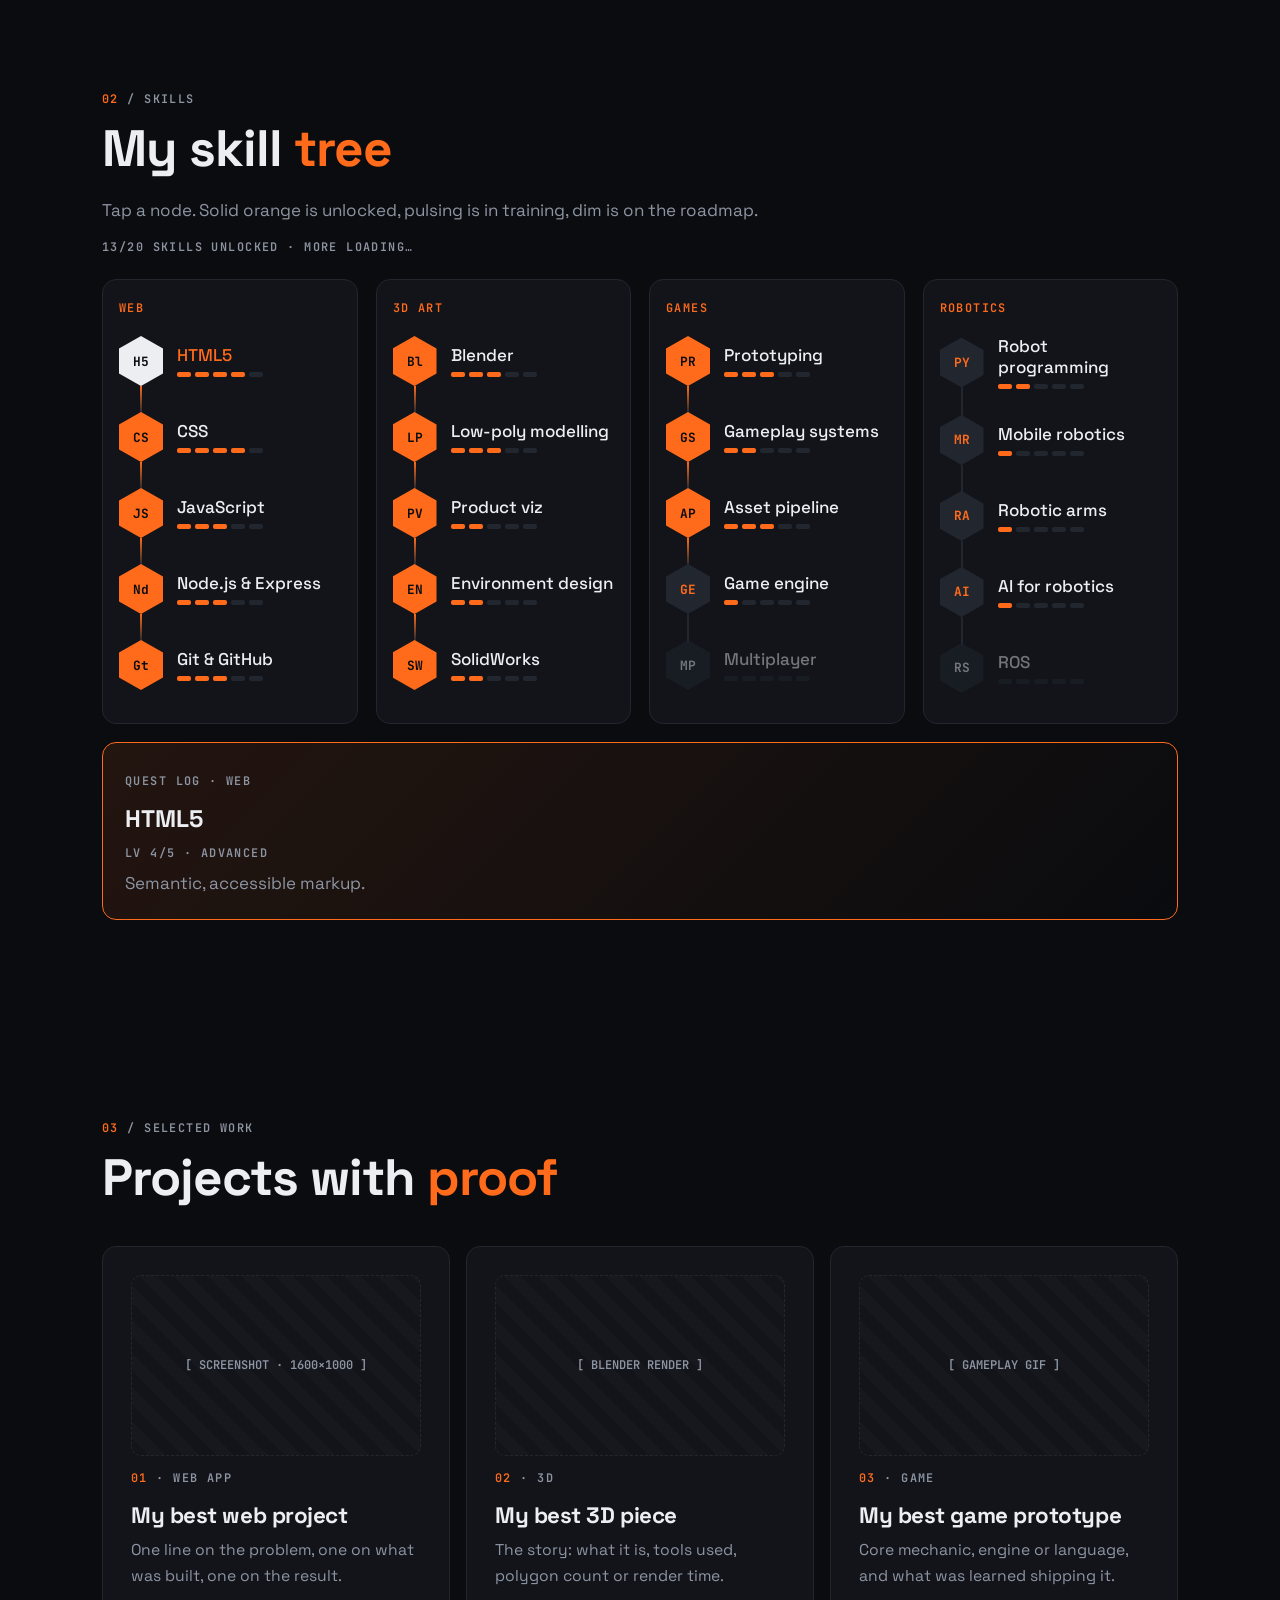
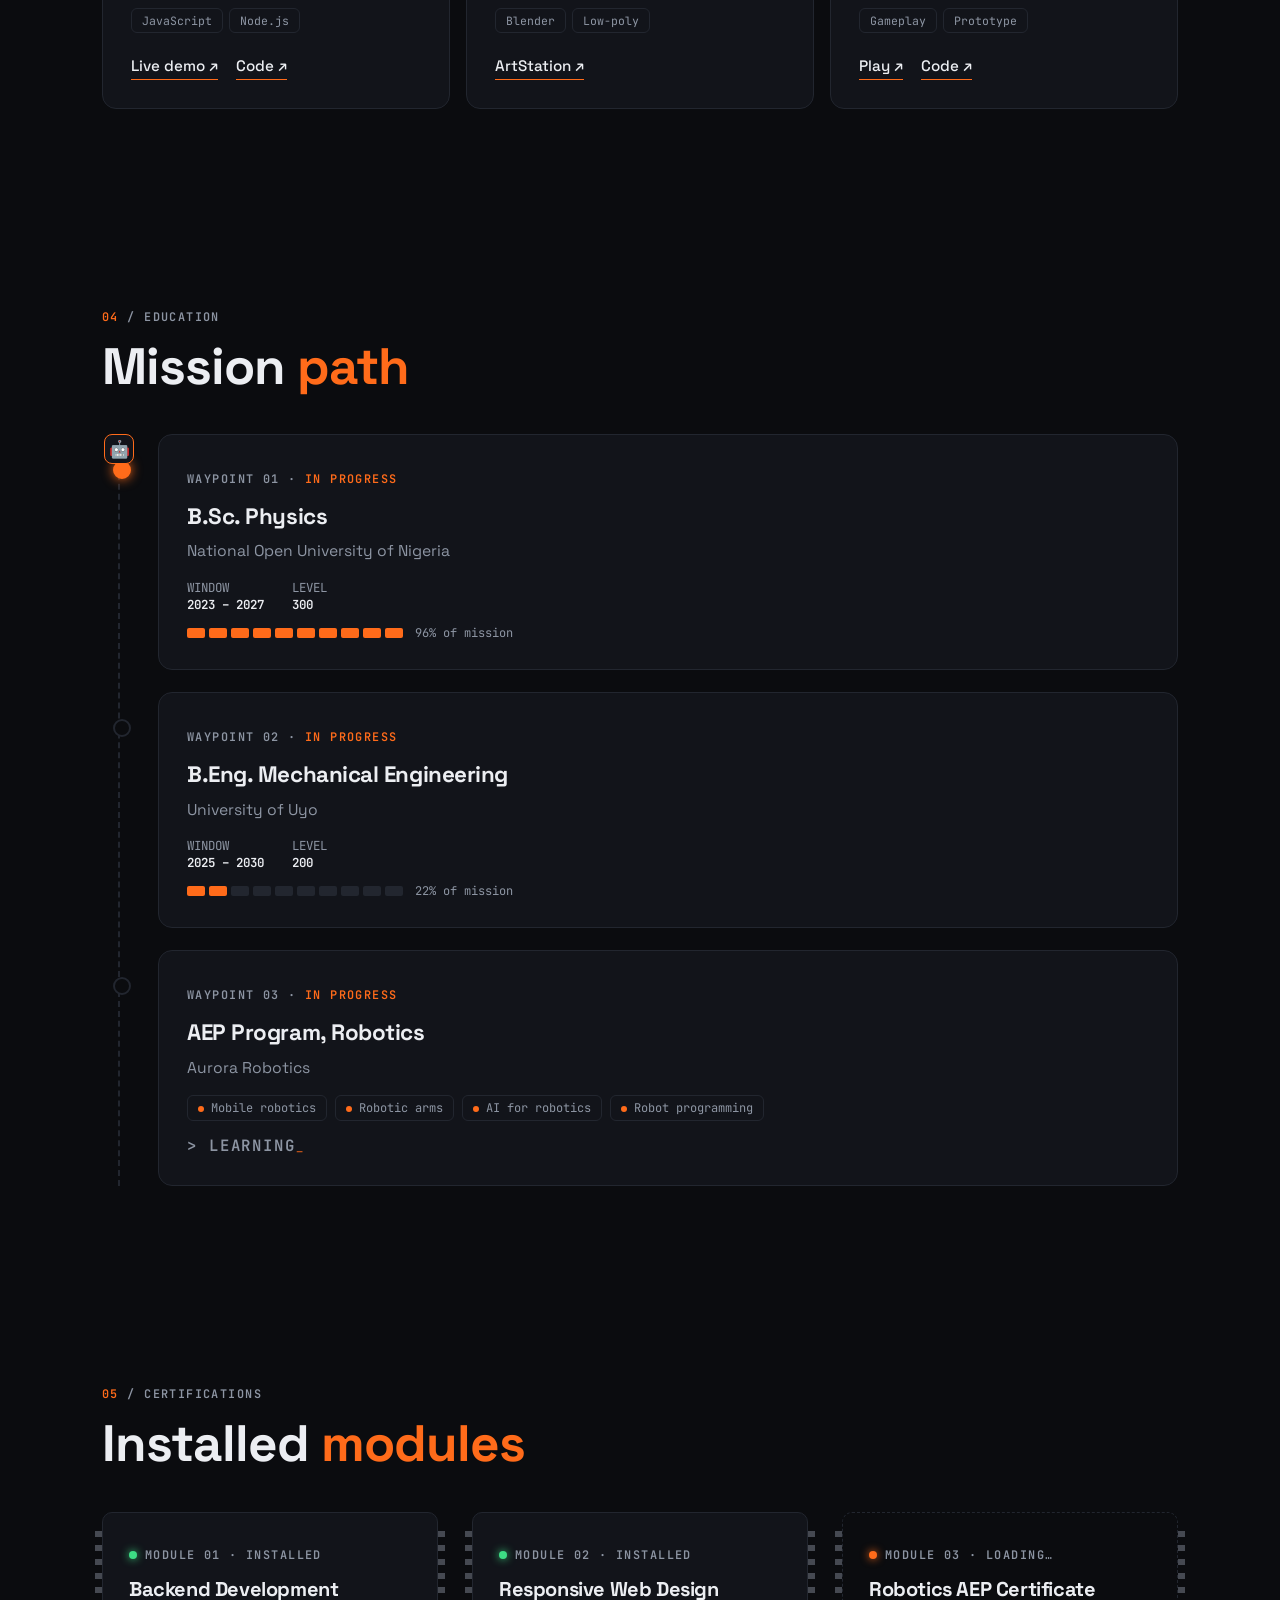
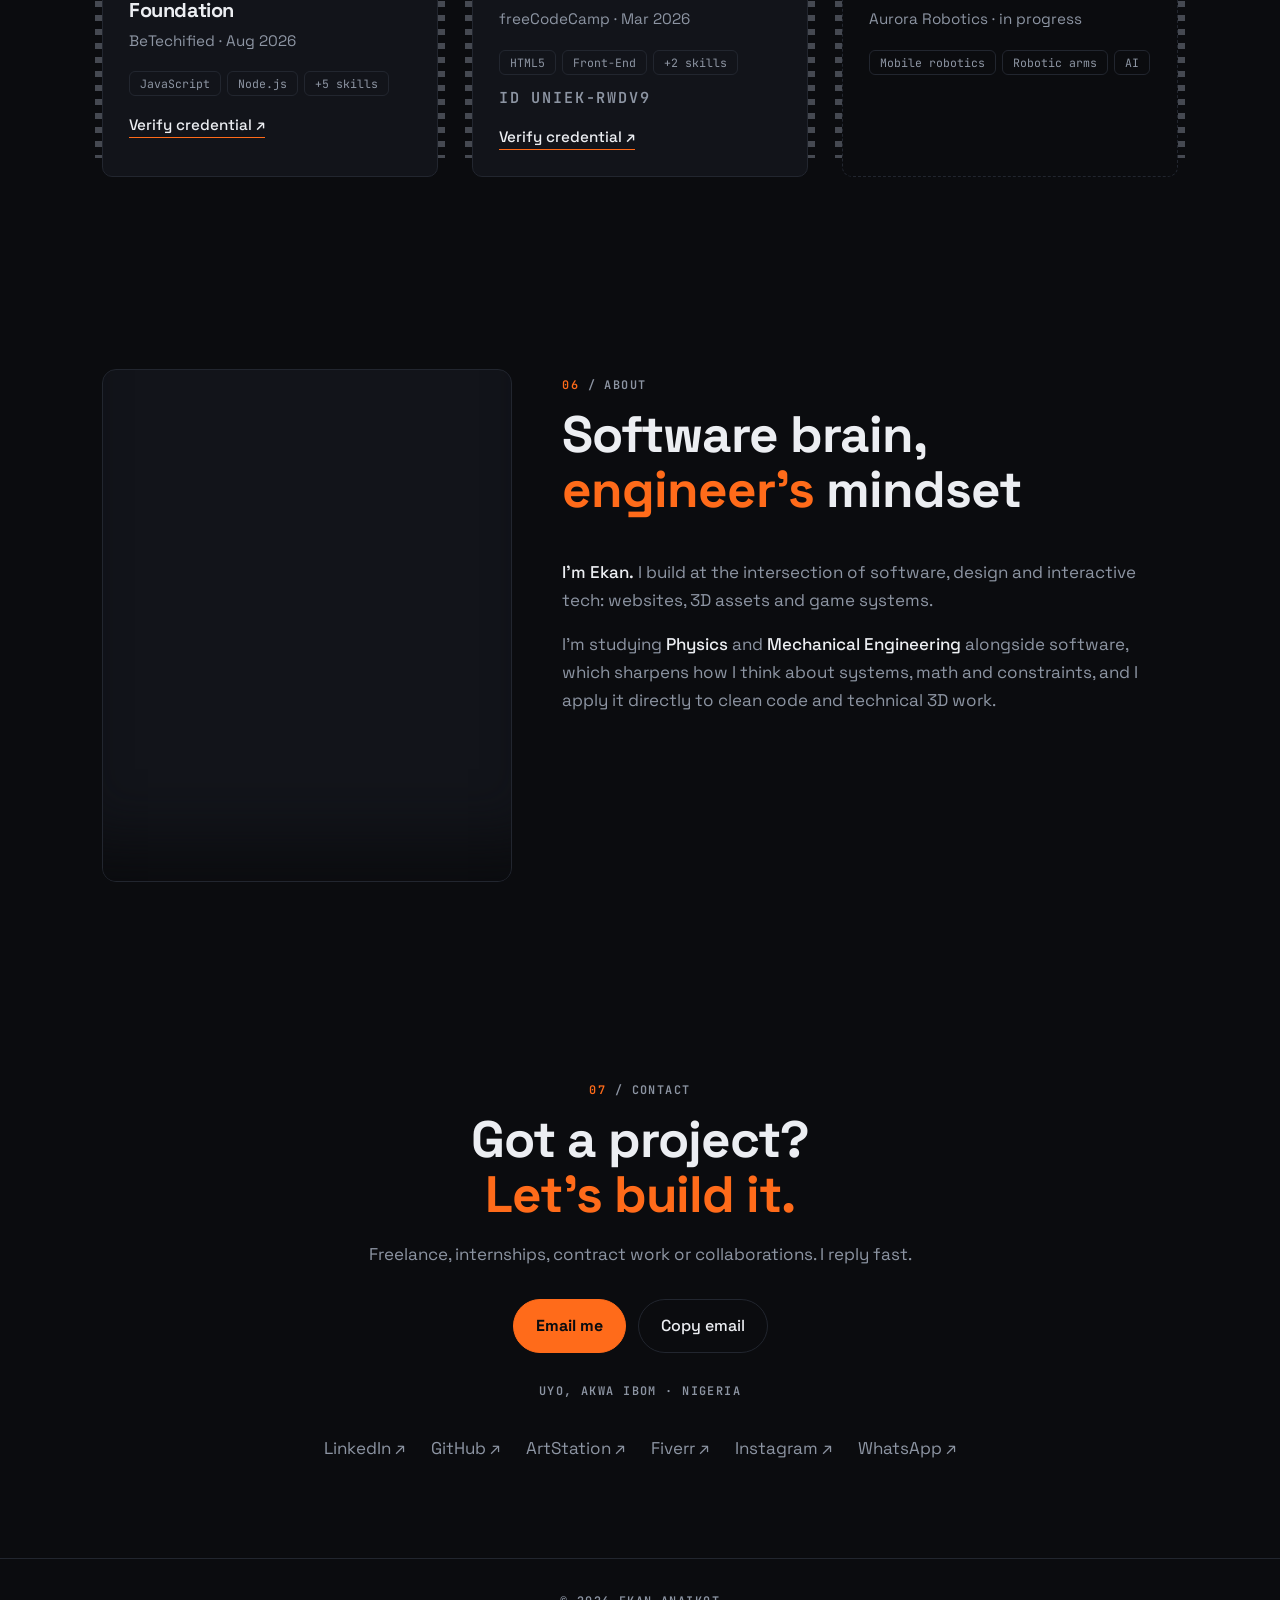
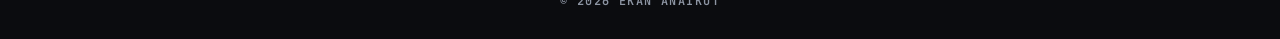
==== commit 5b2ec7c1: "Fixed faulty social links and added readme" ====
--- a/index.html
+++ b/index.html
@@ -318,7 +318,7 @@
                 ><span>+5 skills</span>
               </div>
 
-              <a class="lk" href="#">Verify credential ↗</a>
+              <a class="lk" href="https://www.linkedin.com/in/ekan-anaikot-8a0623337">Verify credential ↗</a>
             </article>
 
             <article class="chip rv">
@@ -334,7 +334,7 @@
 
               <p class="mono" style="margin-top: 12px">ID uniek-rwdv9</p>
 
-              <a class="lk" href="#">Verify credential ↗</a>
+              <a class="lk" href="https://www.freecodecamp.org/certification/uniek/responsive-web-design-v9">Verify credential ↗</a>
             </article>
 
             <article class="chip next rv">
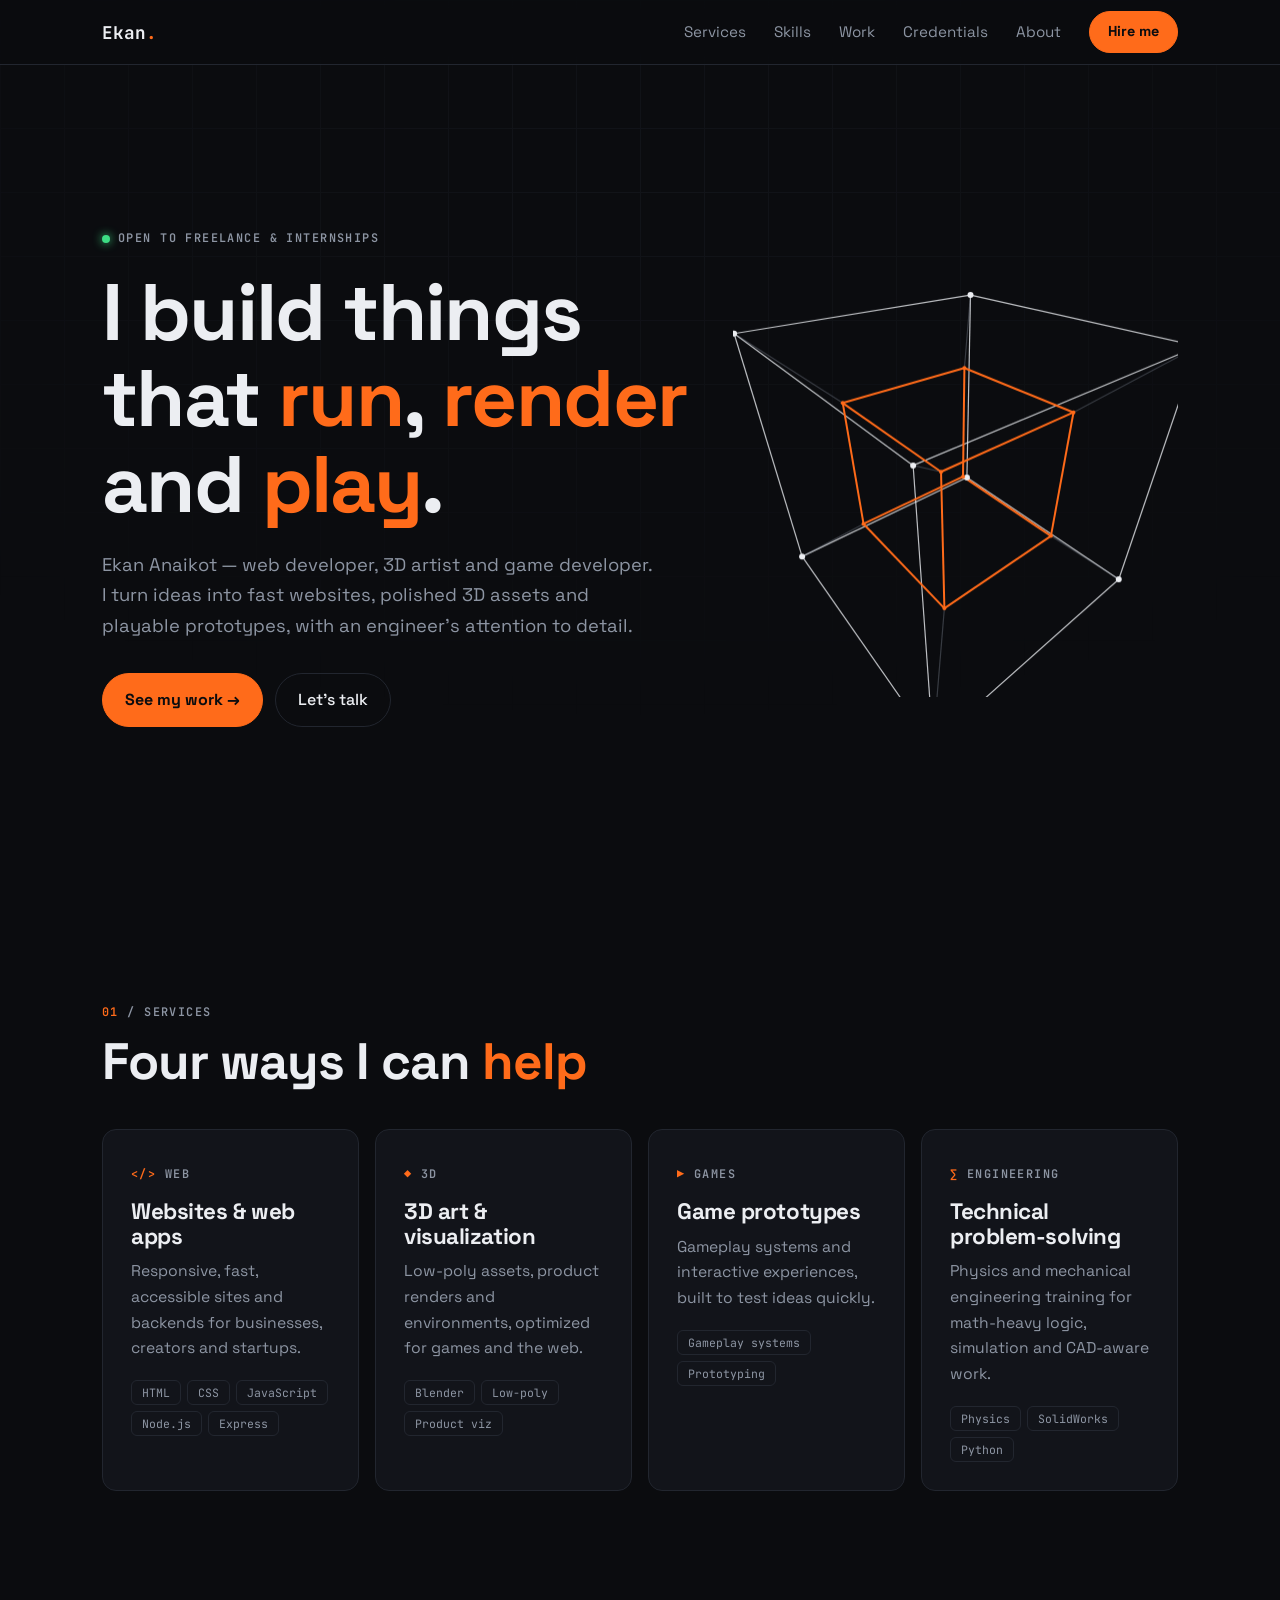
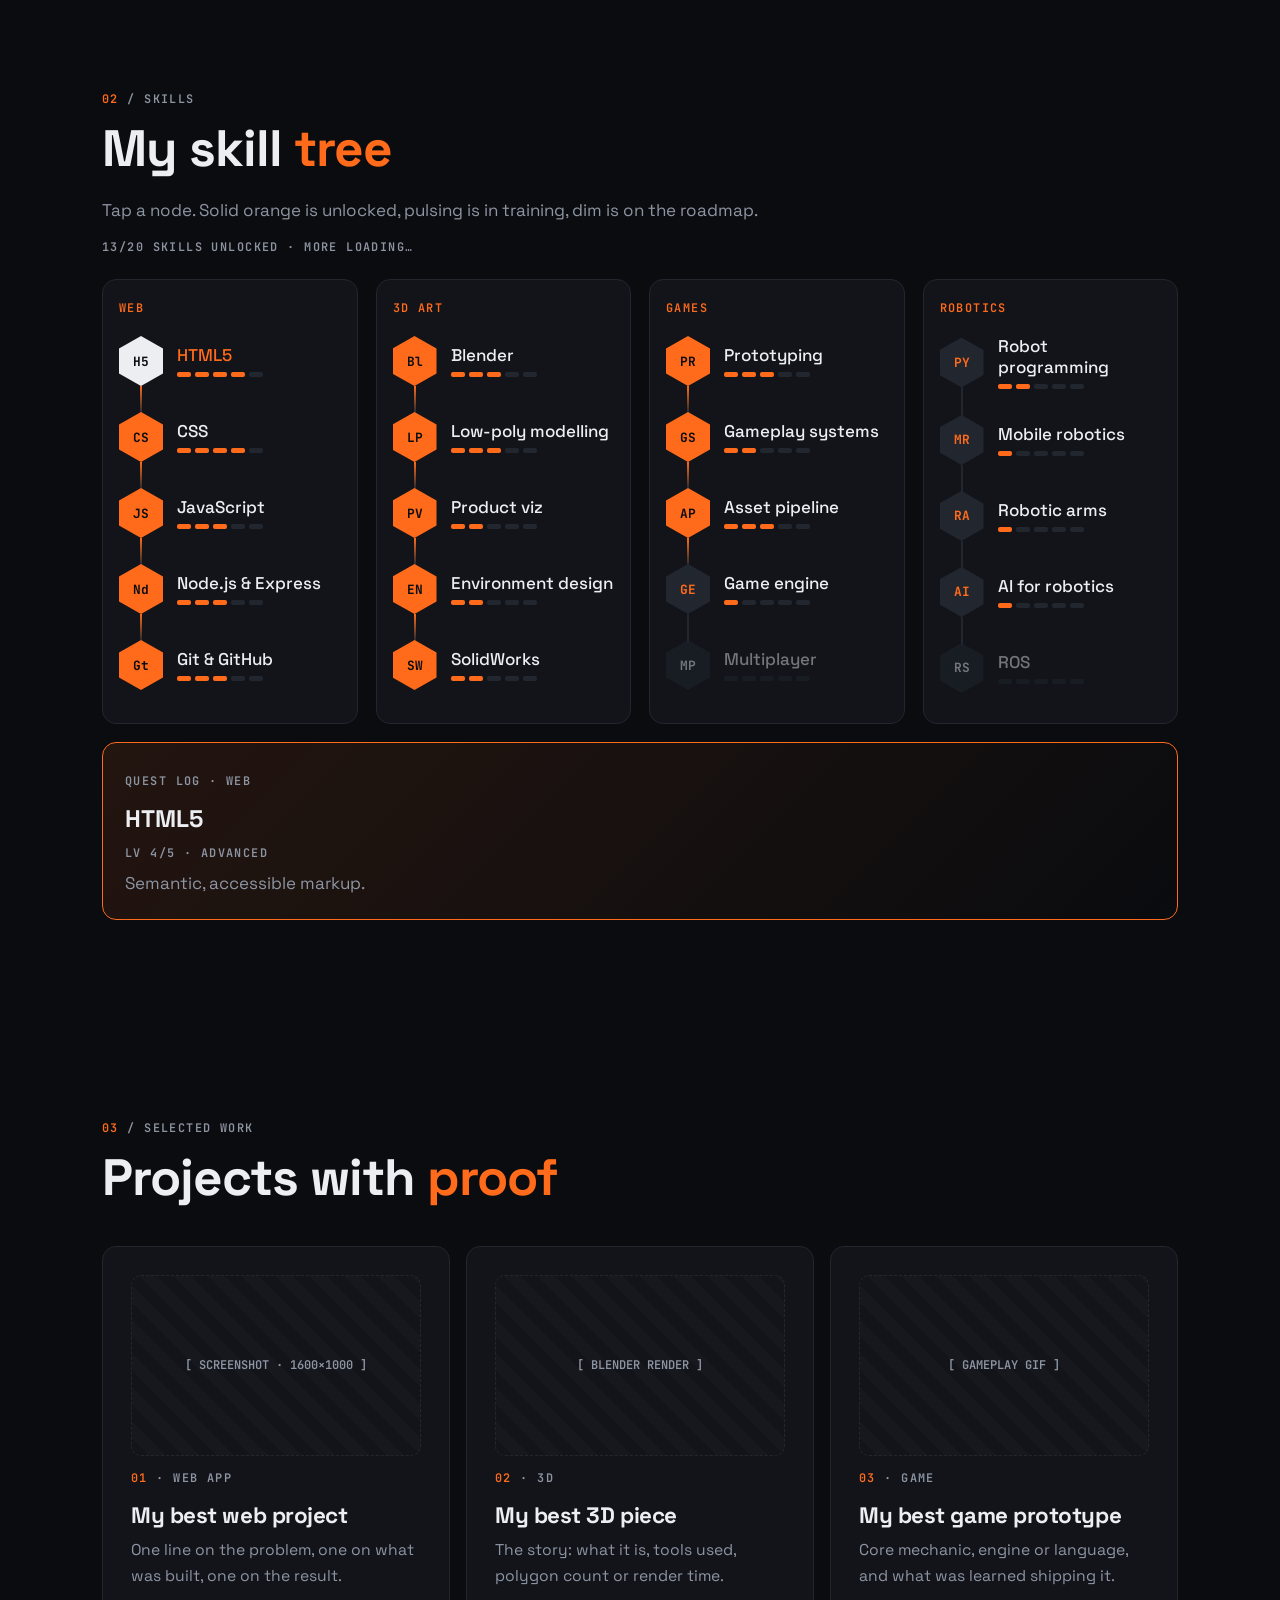
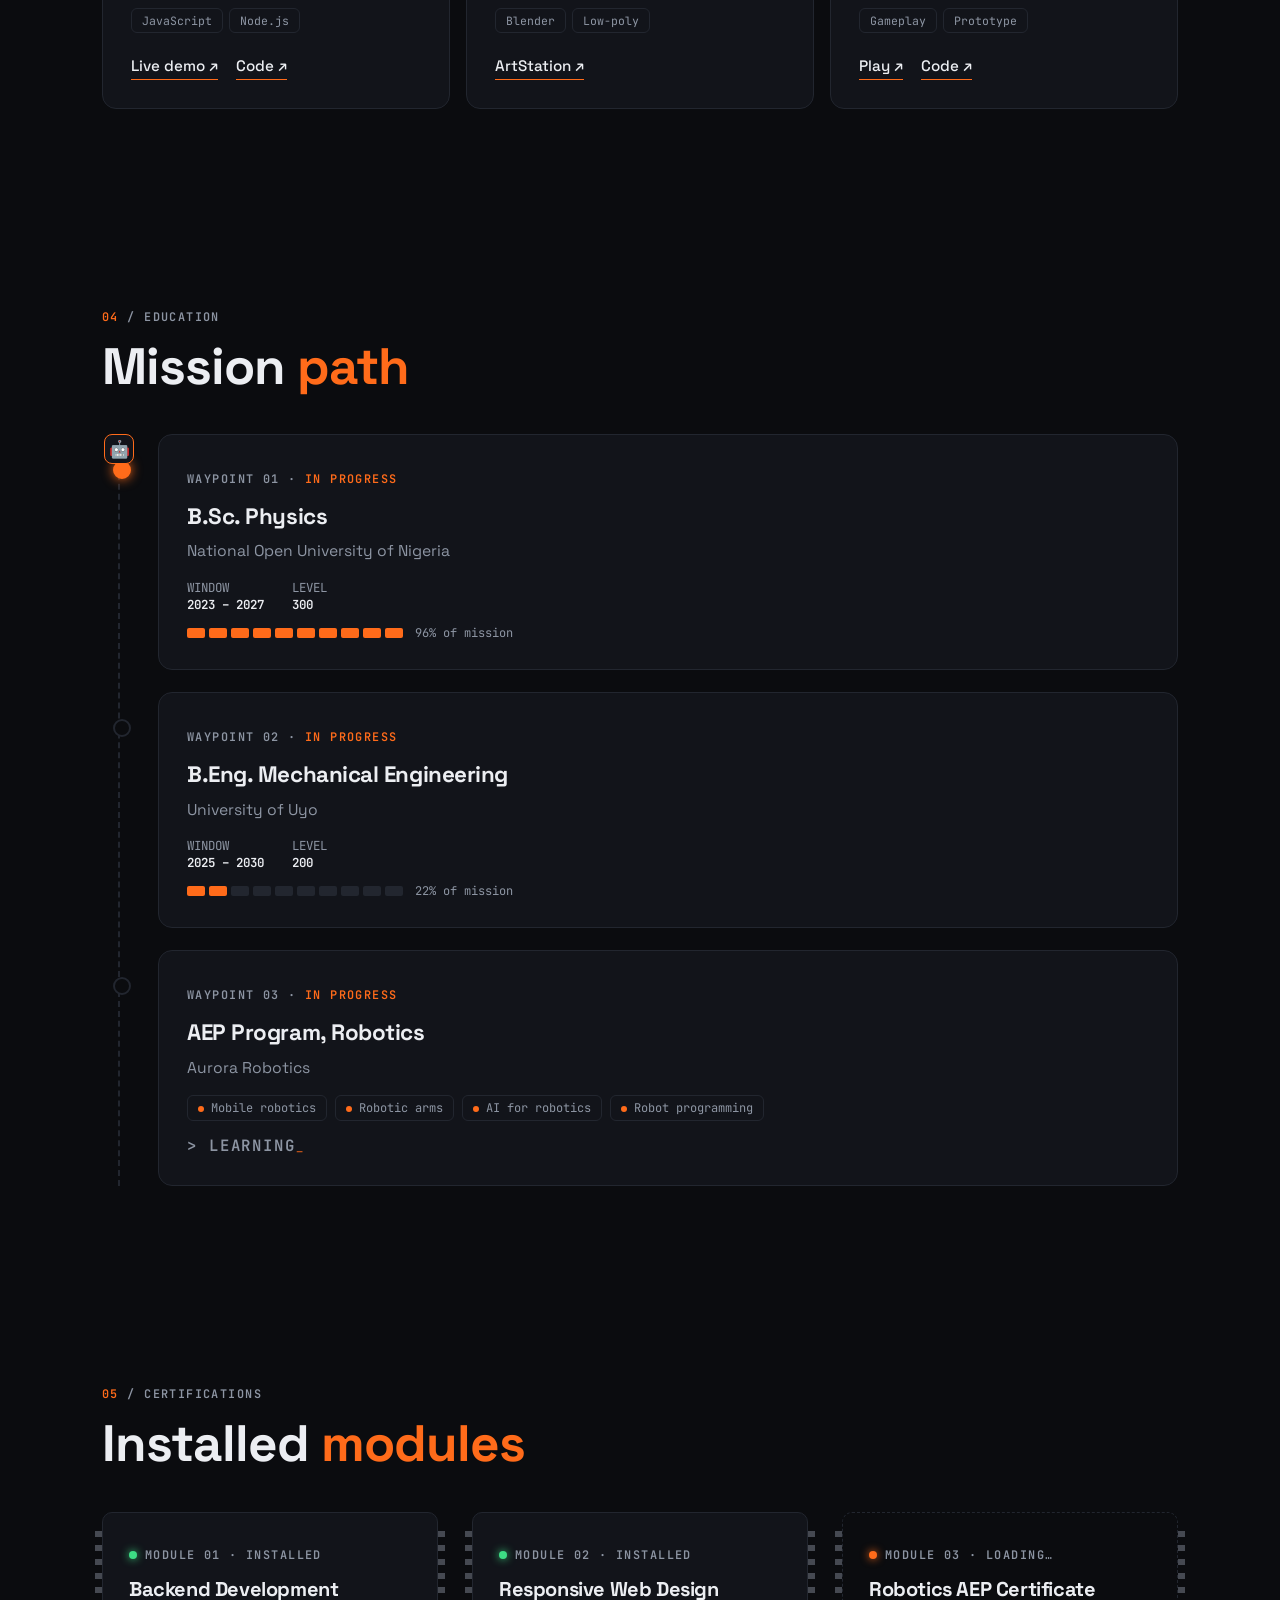
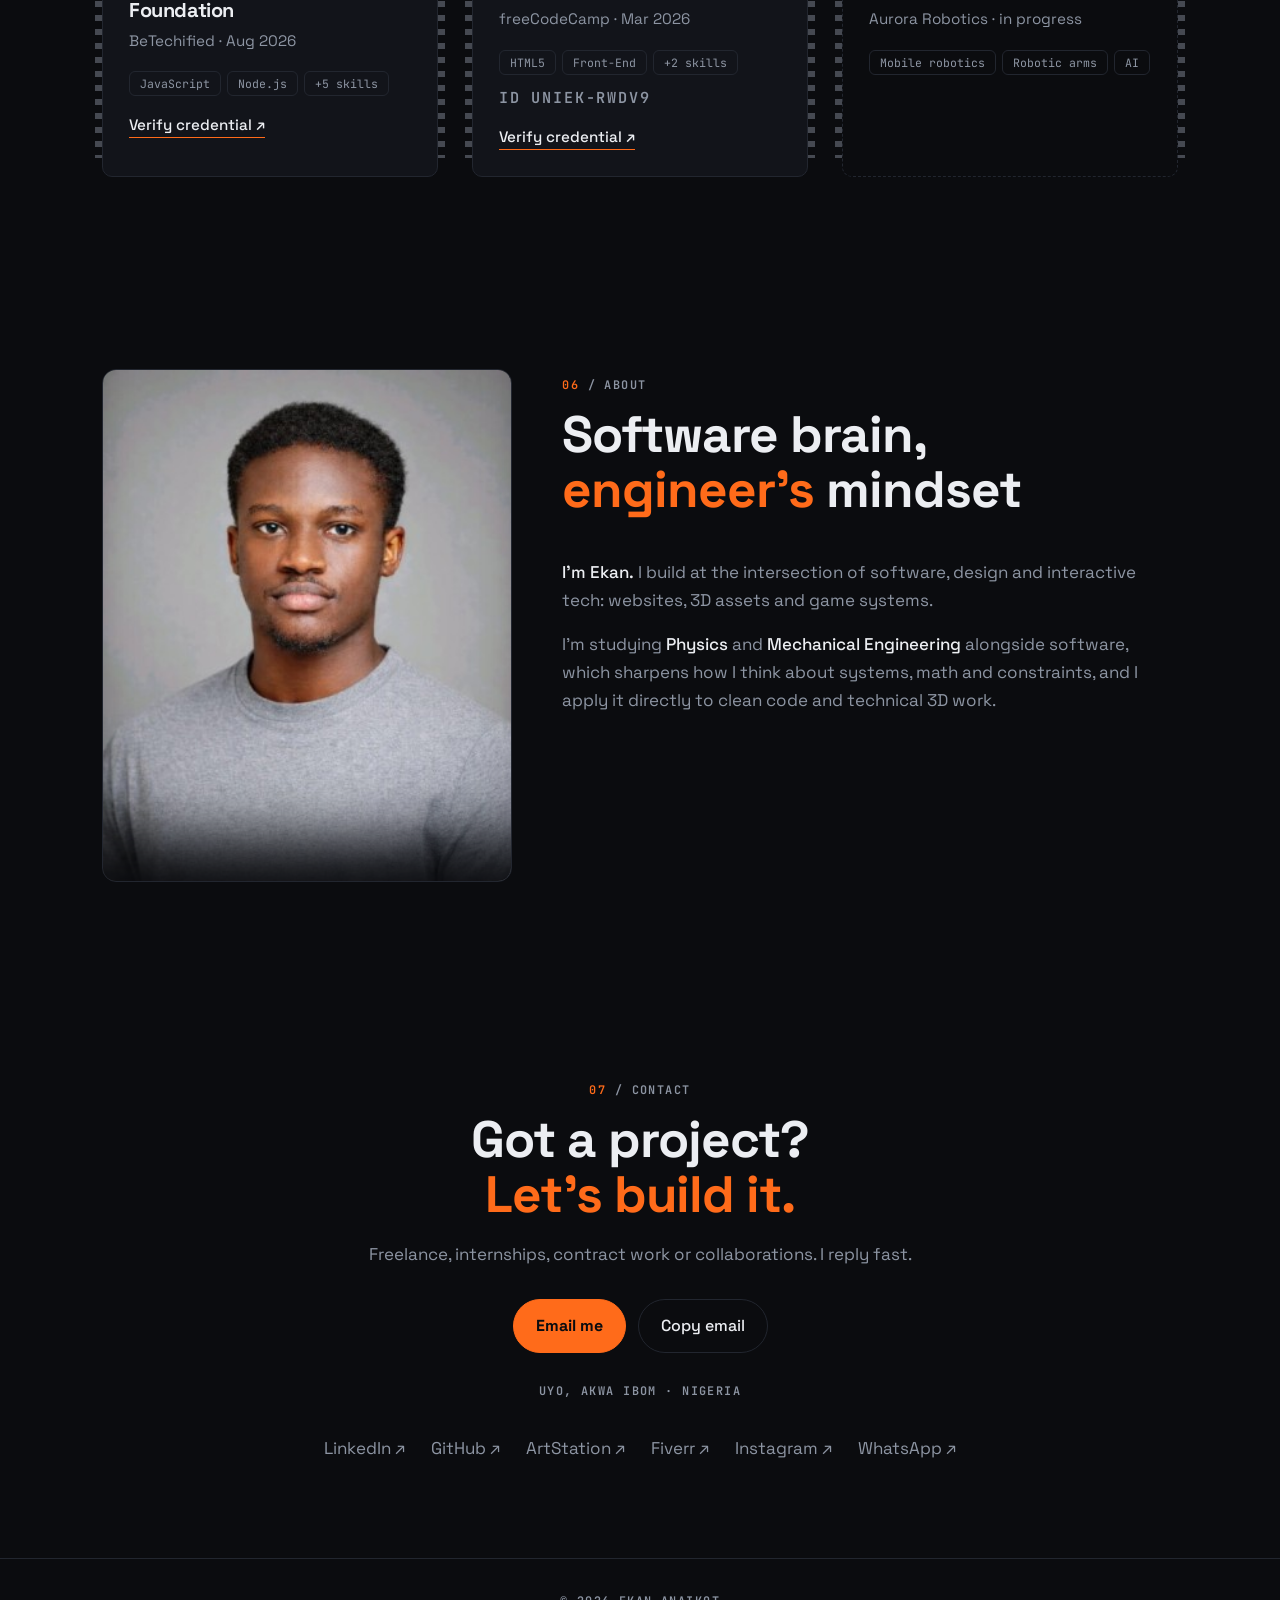
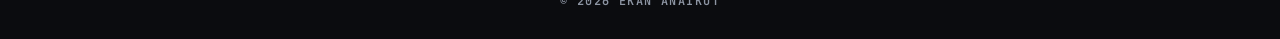
==== commit a92c07c0: "Fixed profile picture in about section not loading" ====
--- a/index.html
+++ b/index.html
@@ -421,7 +421,7 @@
     </main>
 
     <footer>
-      <span class="mono">© <span id="y"></span> Ekan Anaikot</span>
+      <span class="mono">&copy; <span id="y"></span> Ekan Anaikot</span>
     </footer>
 
     <script src="index.js"></script>
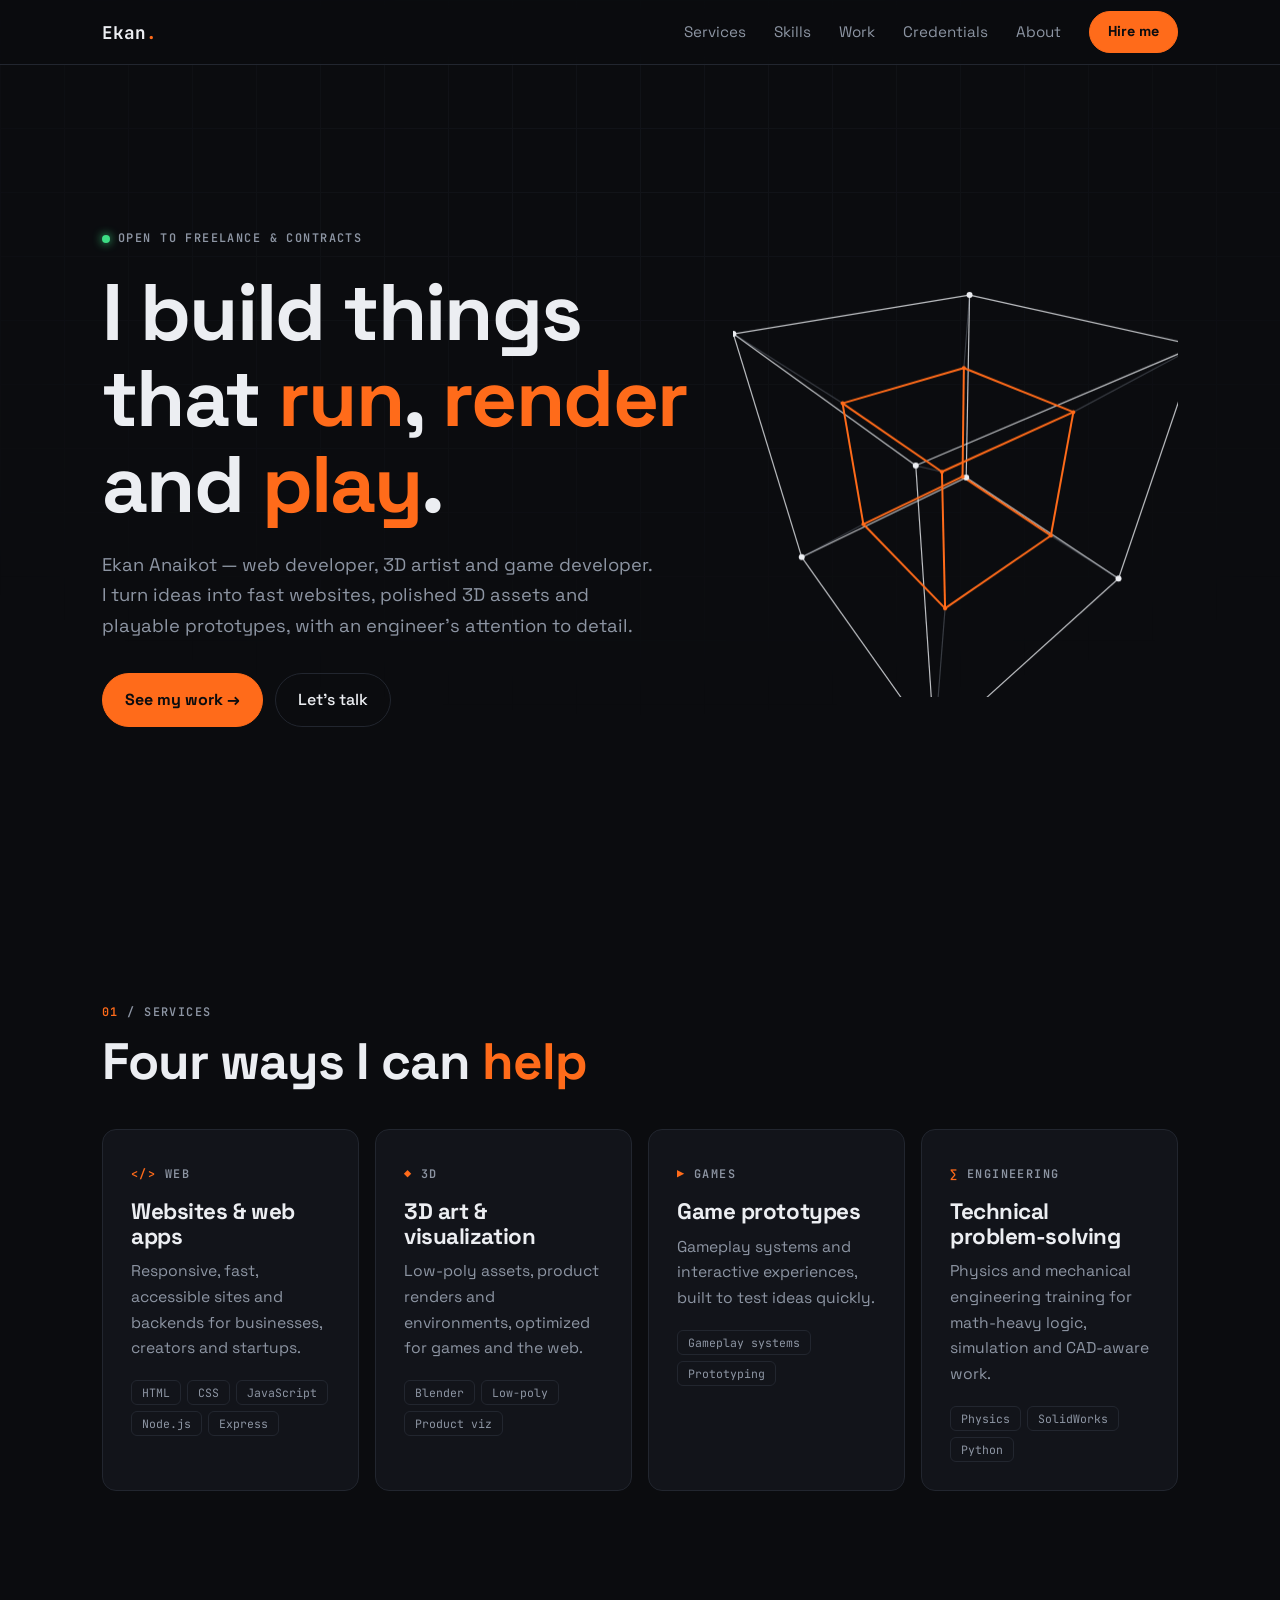
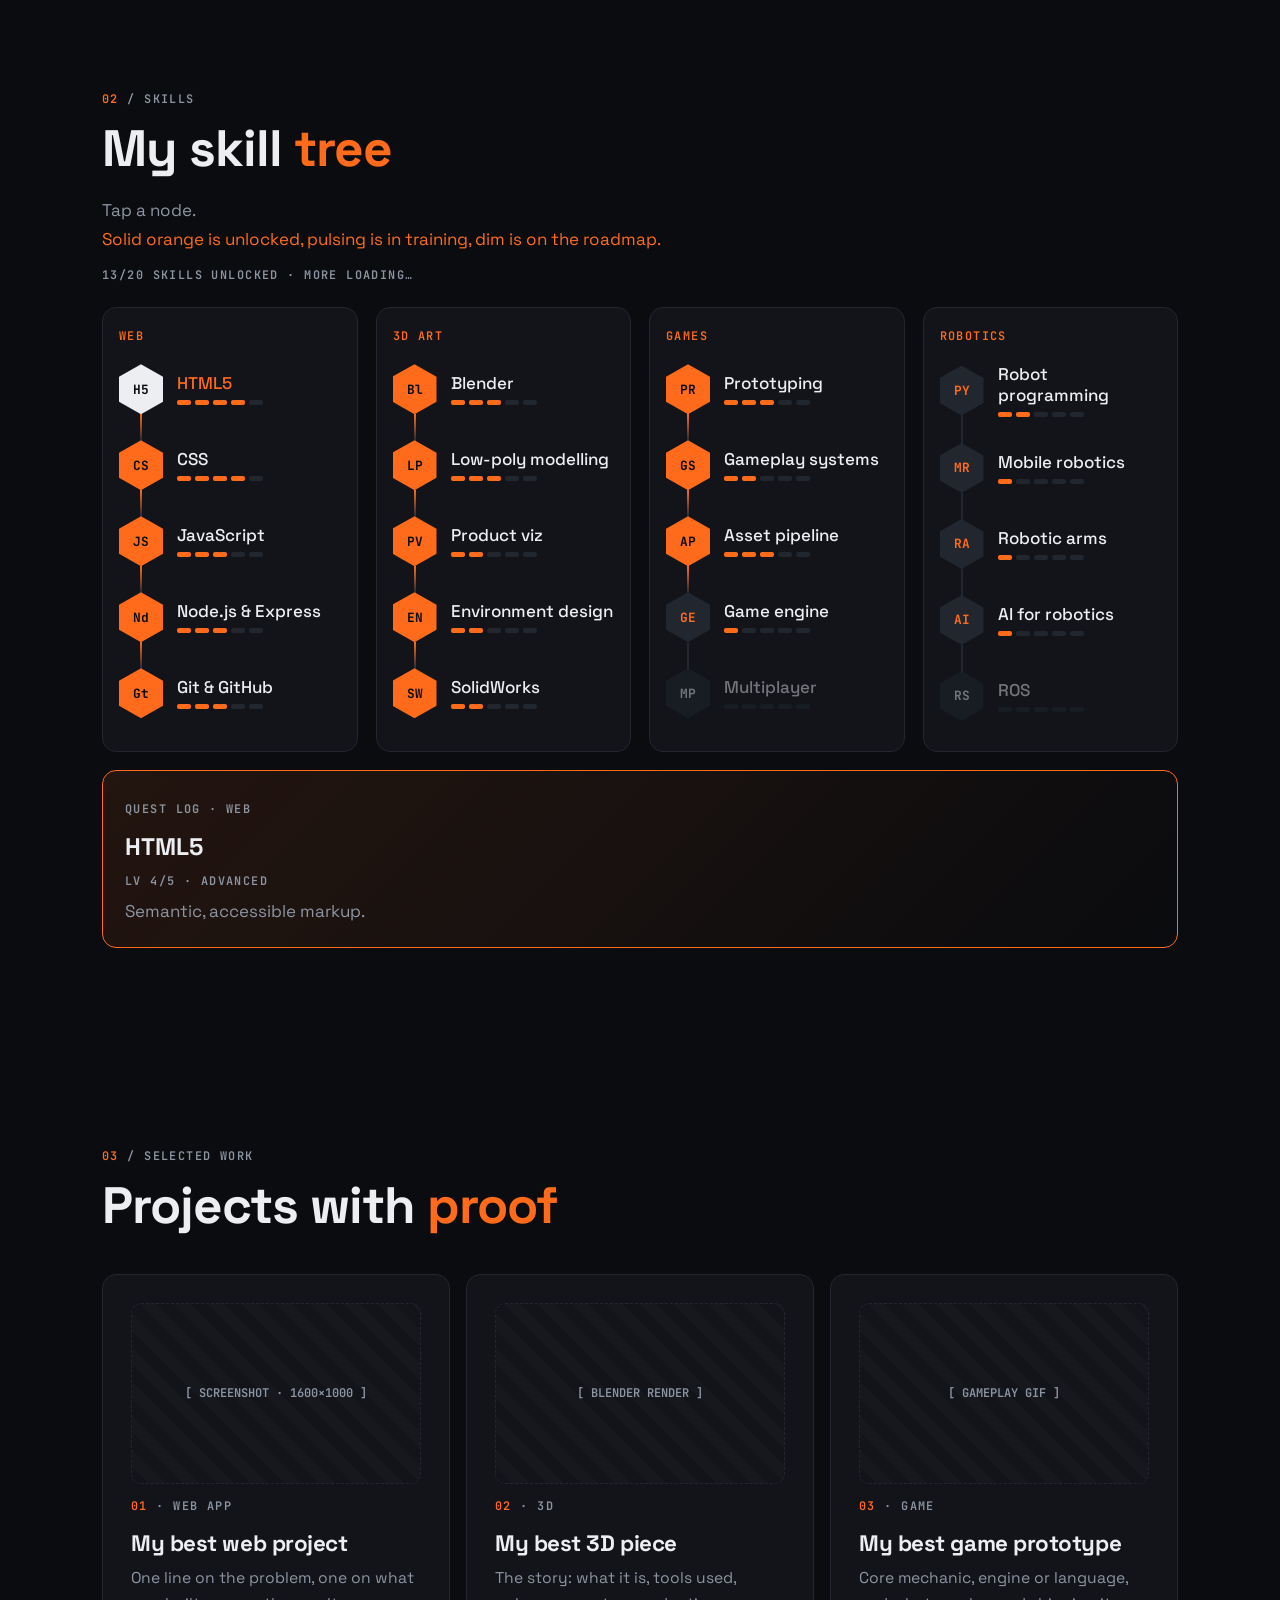
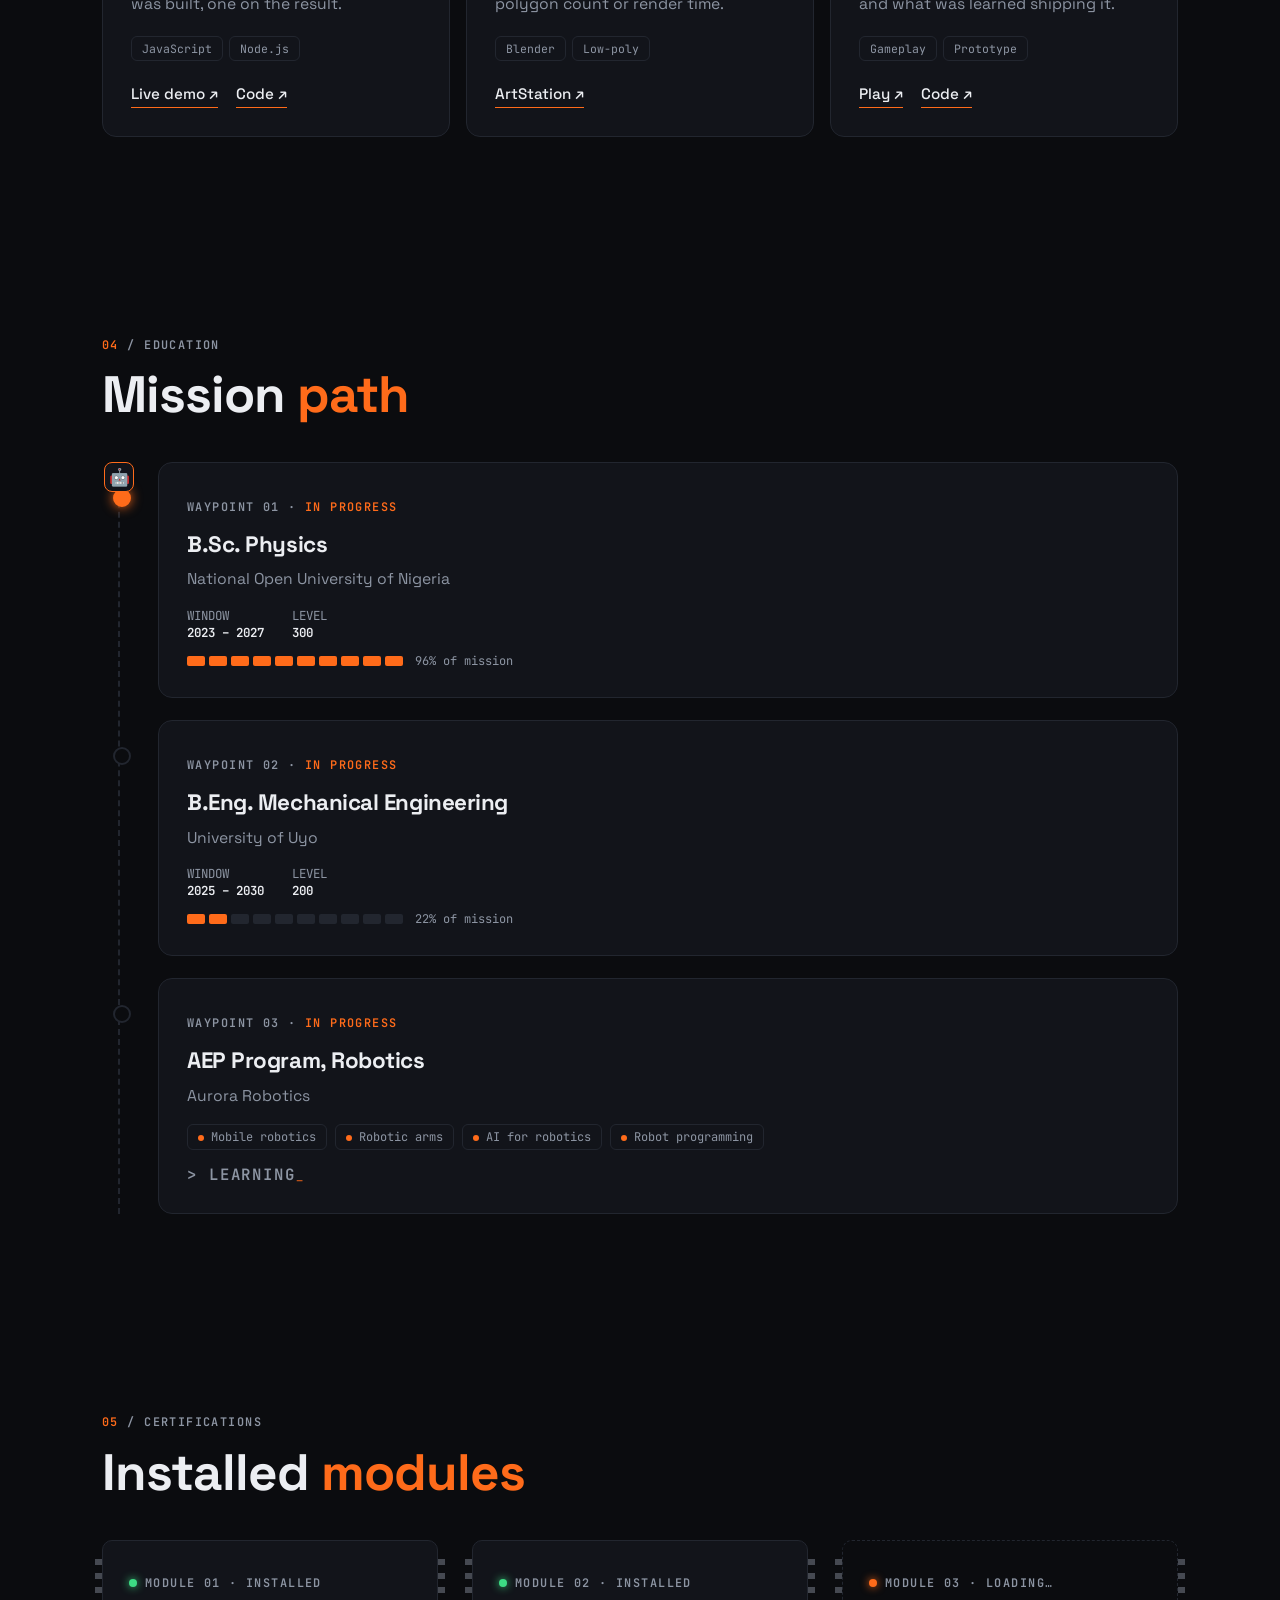
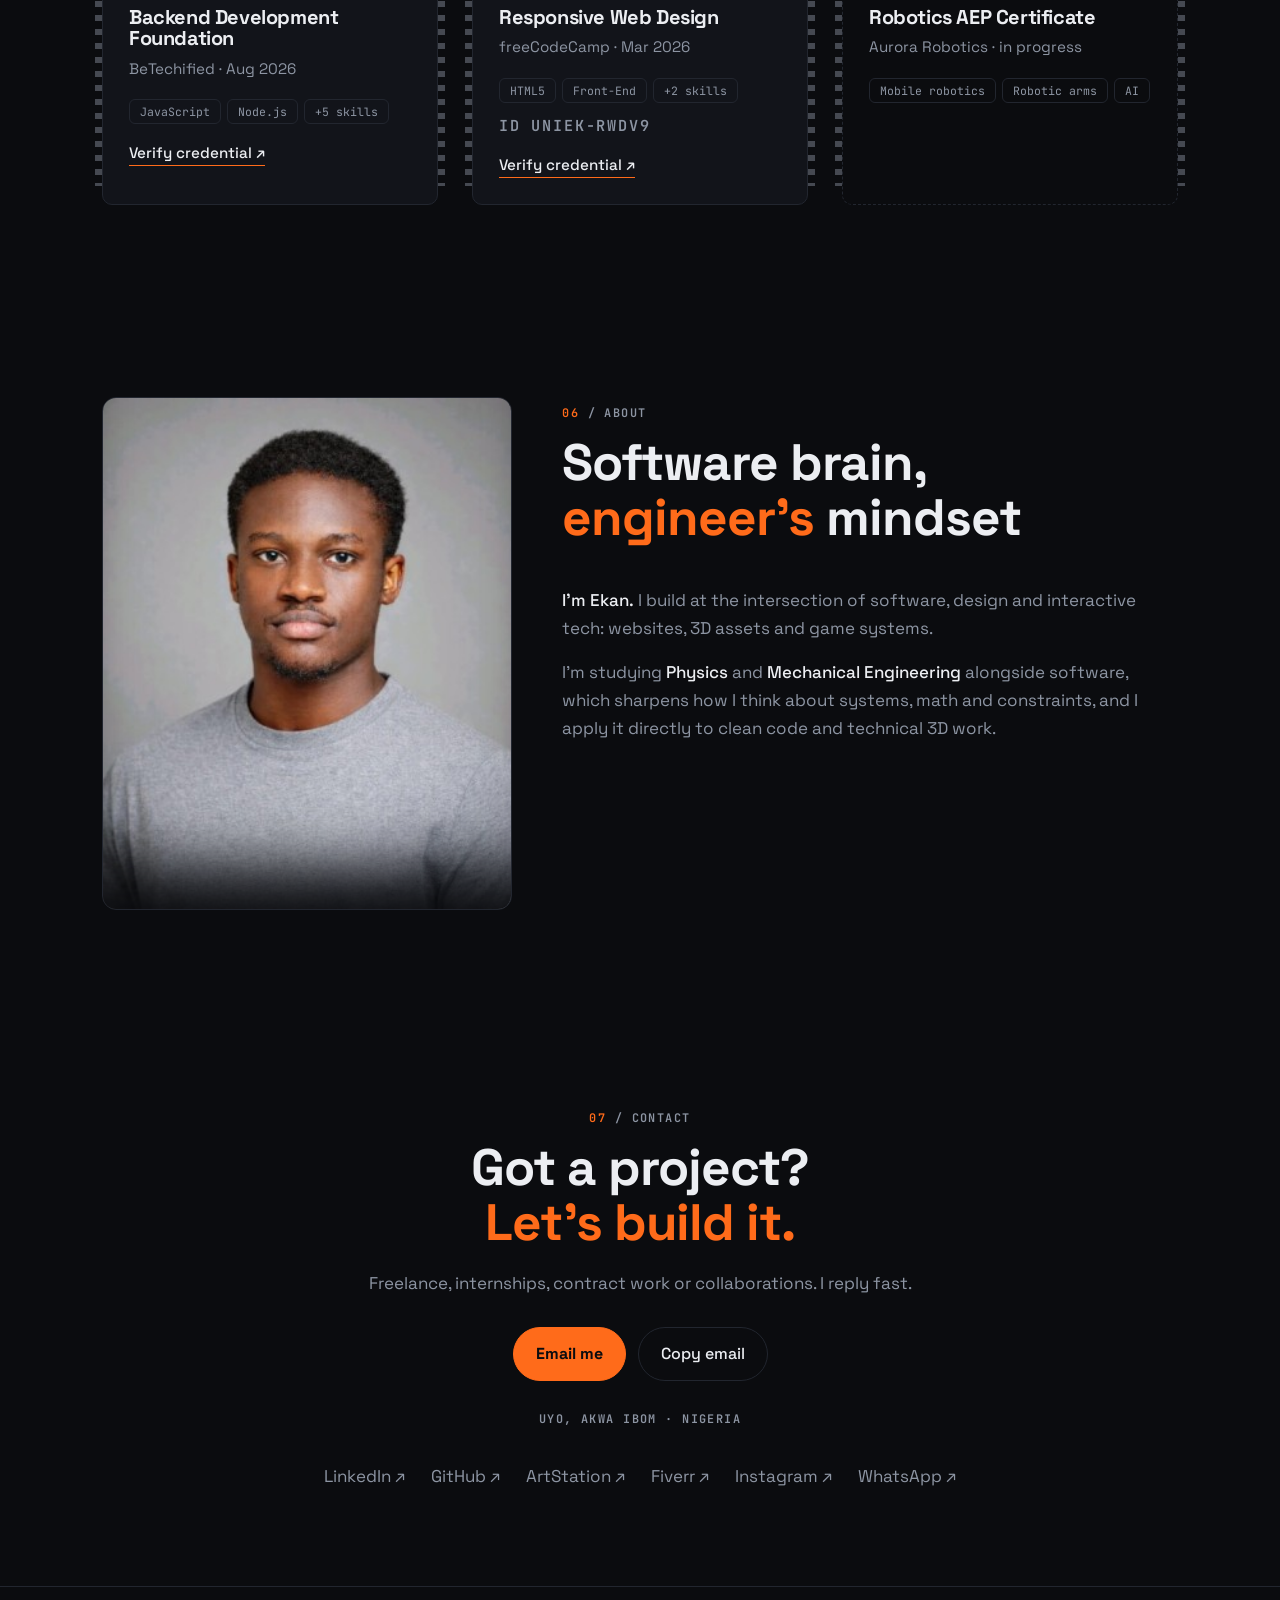
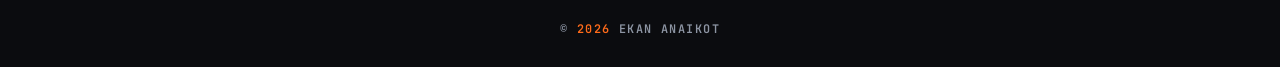
==== commit 1e3fd408: "further adjustments" ====
--- a/index.html
+++ b/index.html
@@ -43,7 +43,7 @@
       <section class="hero">
         <div class="wrap">
           <div>
-            <span class="mono status"><i></i> Open to freelance &amp; internships</span>
+            <span class="mono status"><i></i> Open to freelance &amp; contracts</span>
 
             <h1>
               I build things that <em>run</em>, <em>render</em> and
@@ -157,8 +157,8 @@
           <h2 class="rv">My skill <em>tree</em></h2>
 
           <p class="mut rv" style="margin: -20px 0 14px; max-width: 60ch">
-            Tap a node. Solid orange is unlocked, pulsing is in training, dim is
-            on the roadmap.
+            Tap a node. <br> <span class="info">Solid orange is unlocked, pulsing is in training, dim is
+            on the roadmap.</span>
           </p>
 
           <p class="mono rv" id="xp" style="margin-bottom: 24px"></p>
--- a/index.css
+++ b/index.css
@@ -384,11 +384,18 @@
 .socials a:hover {
   color: var(--ac);
 }
+
+/* FOOTER */
 footer {
   border-top: 1px solid var(--line);
   padding: 26px 0;
   text-align: center;
 }
+
+#y, .info {
+  color: var(--ac);
+}
+
 /* skill tree */
 .tree {
   display: grid;
@@ -739,6 +746,7 @@
   .cta .btn {
     flex: 1 1 140px;
     justify-content: center;
+    padding: 10px 0;
   }
   .status {
     font-size: 0.68rem;
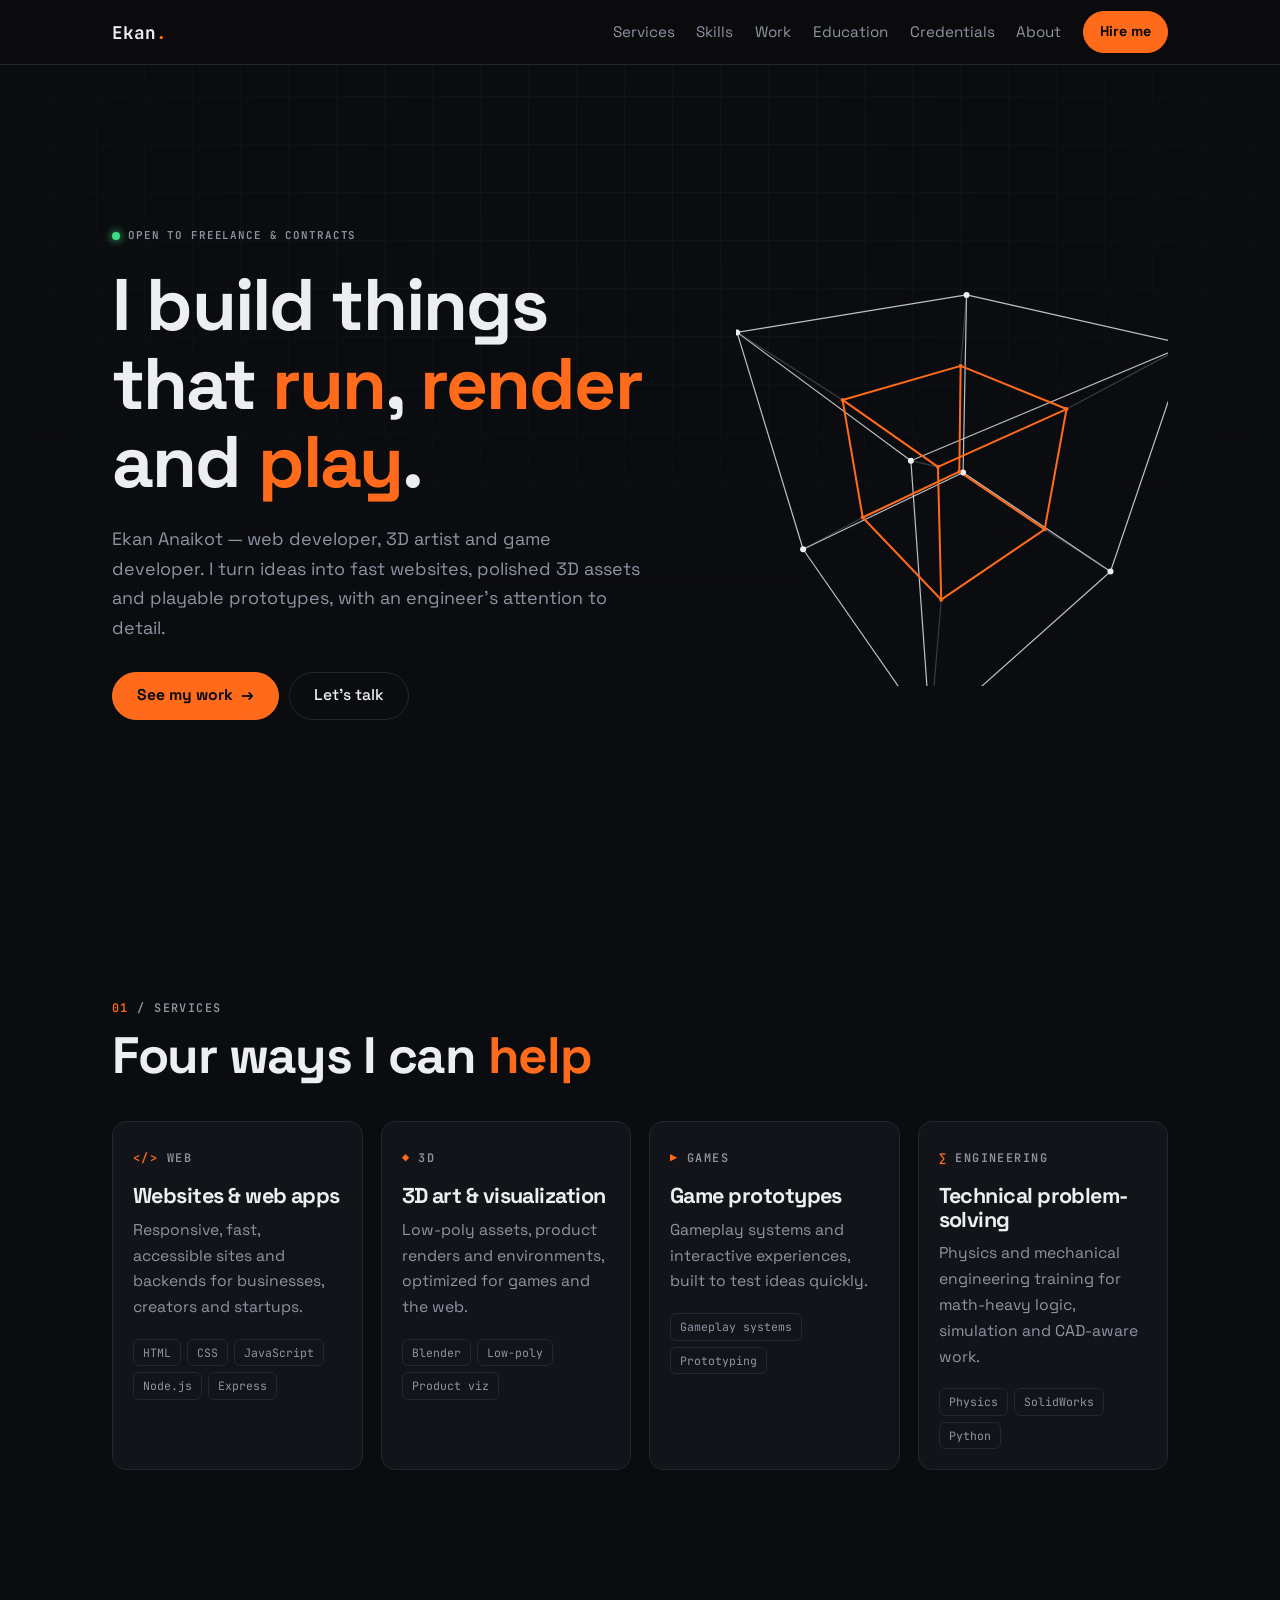
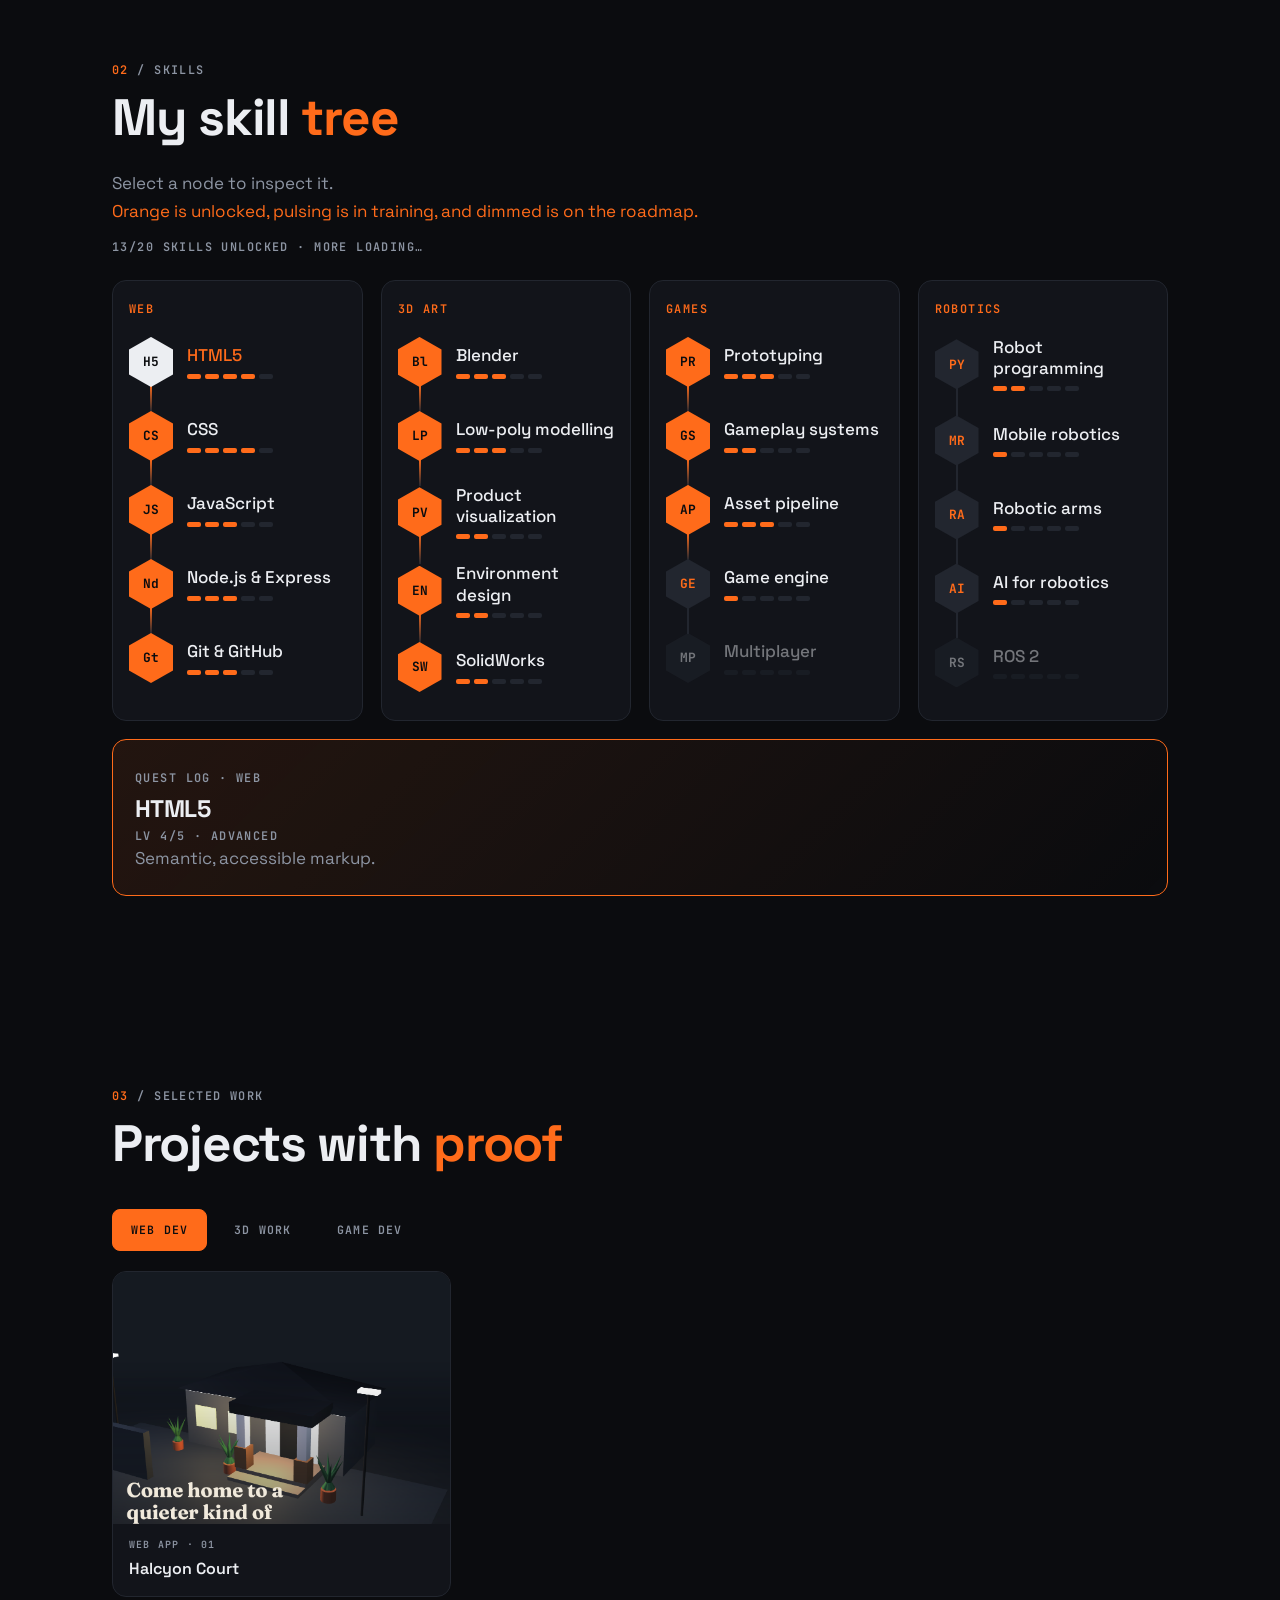
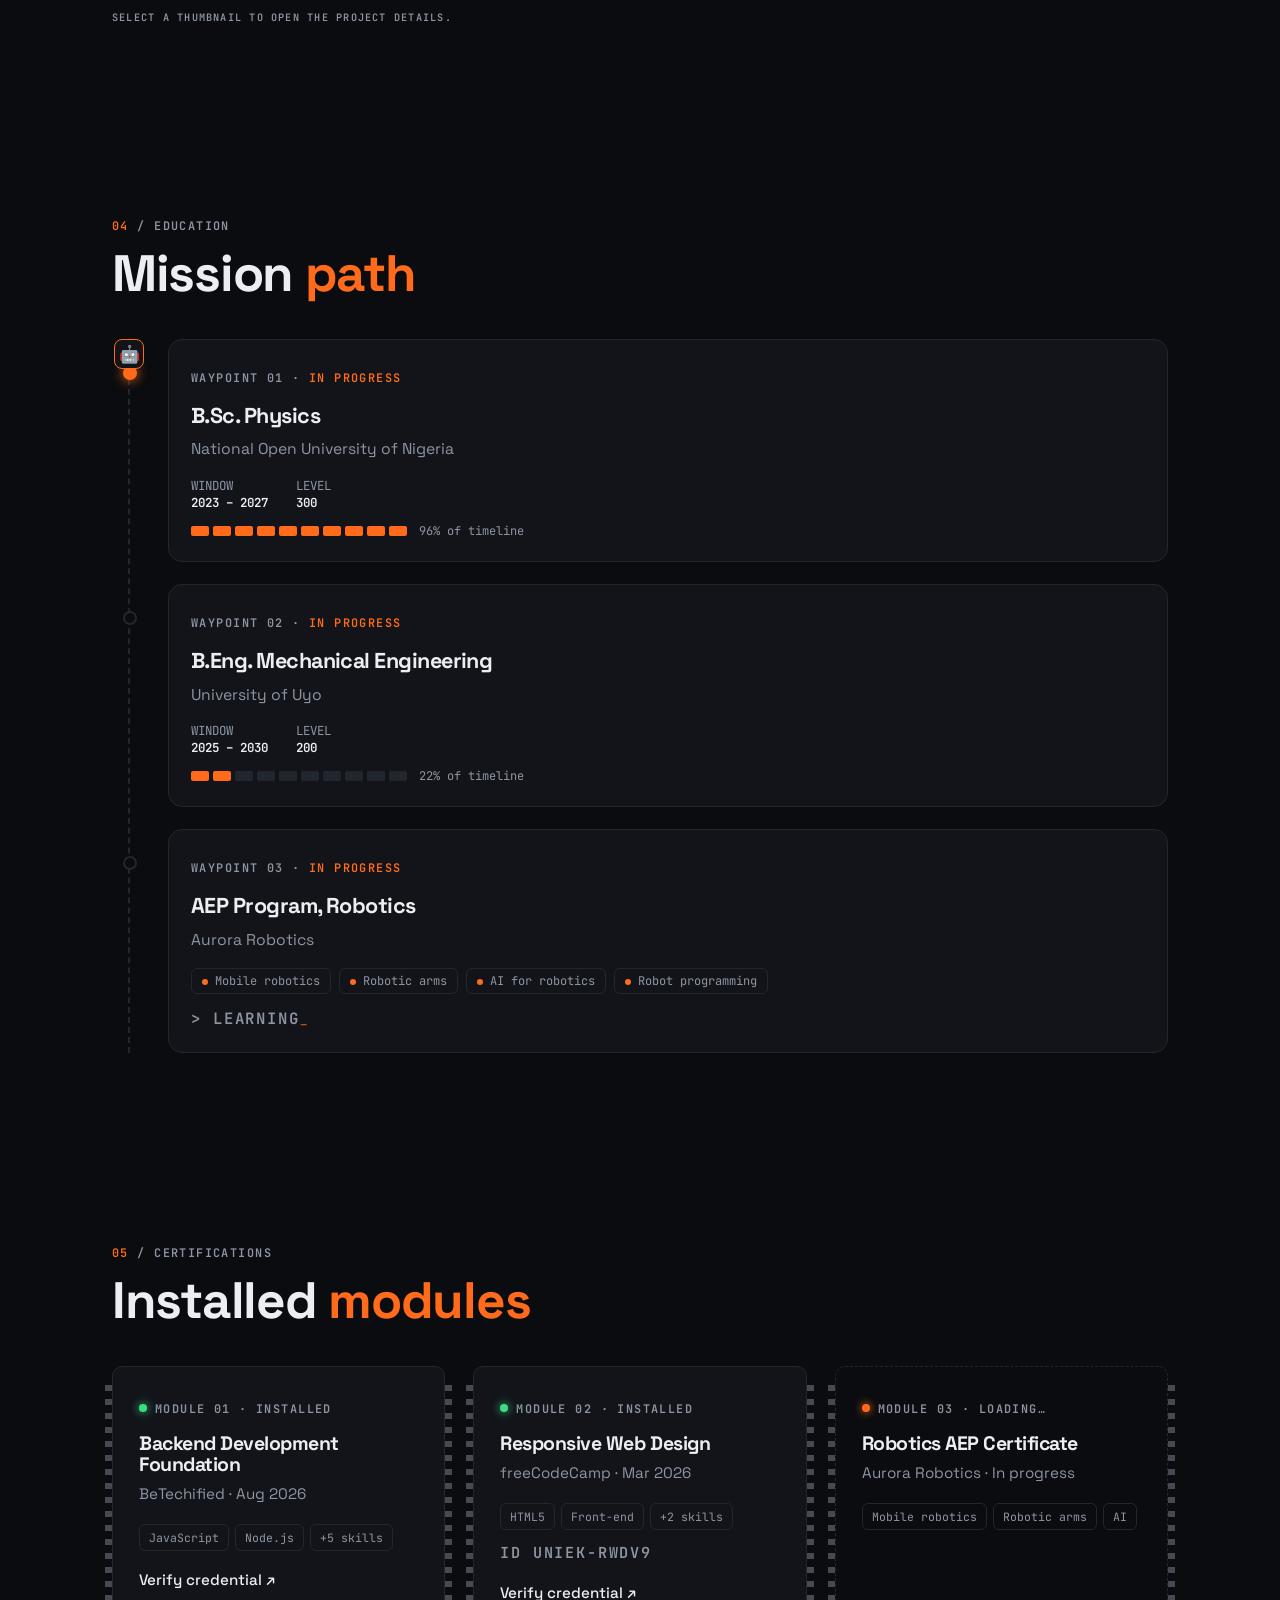
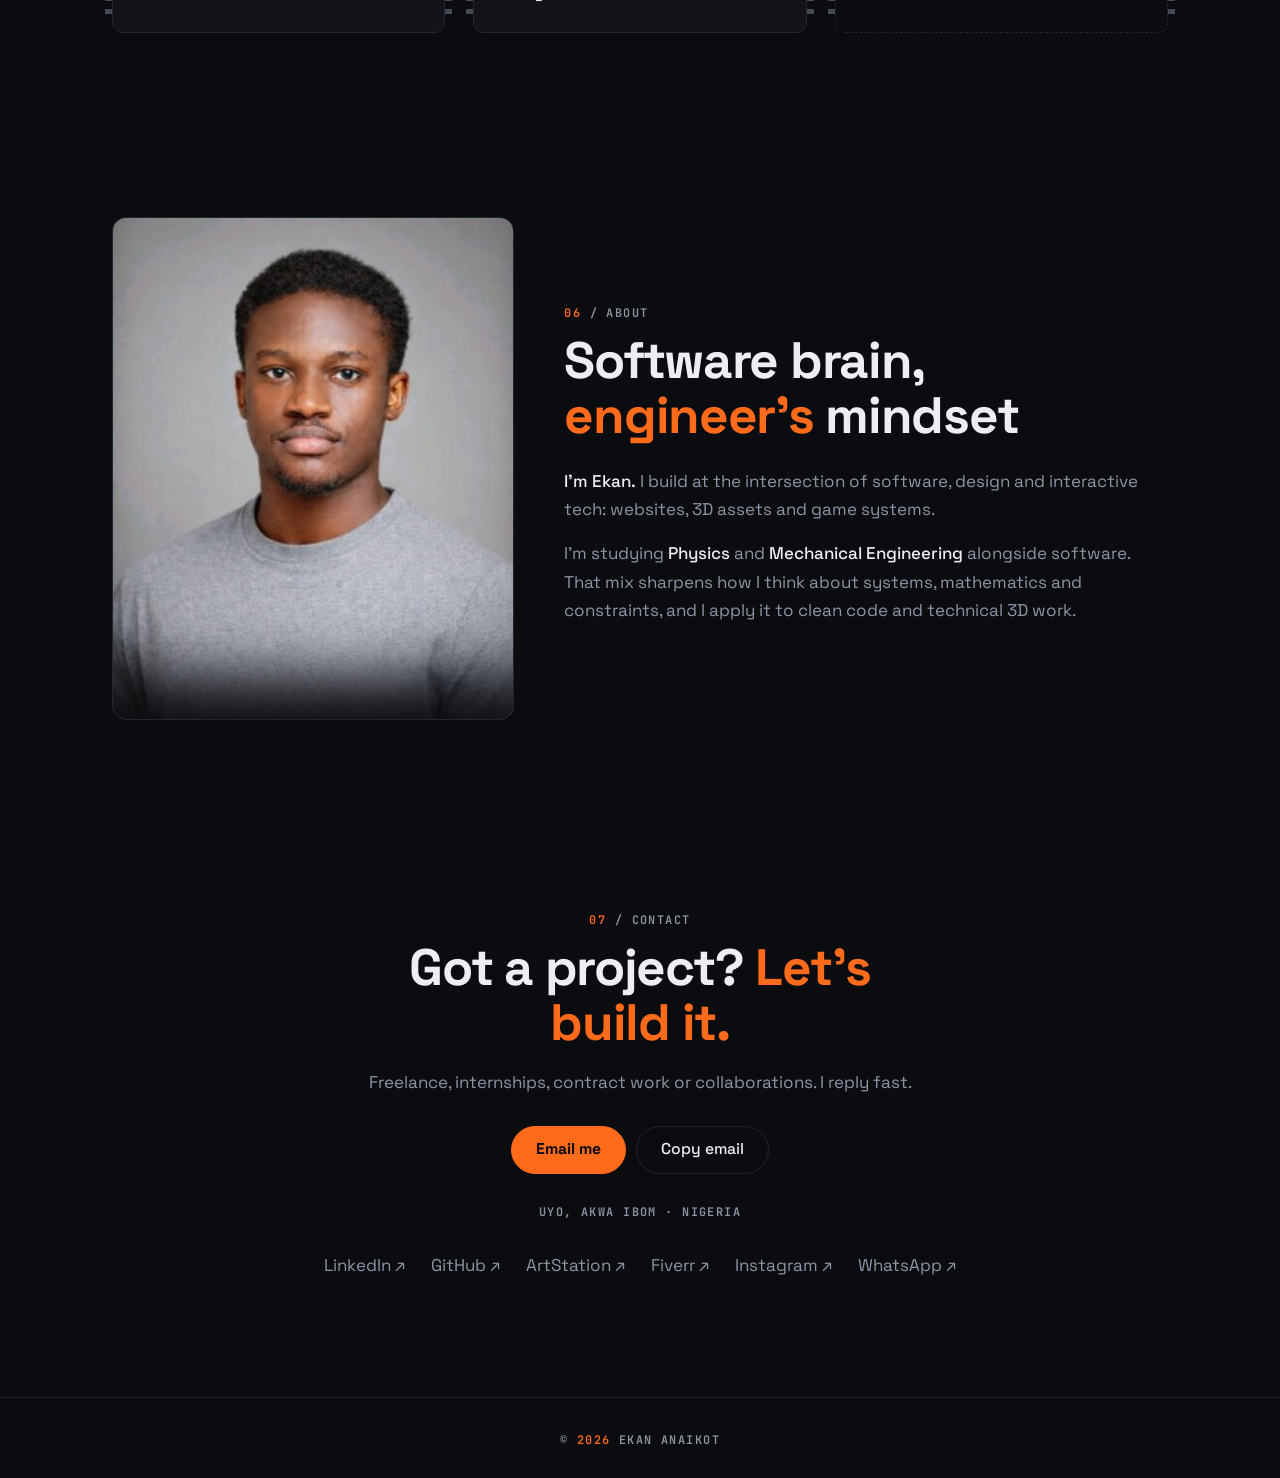
==== commit 6769c023: "Fixed responsiveness and animation glitches" ====
--- a/index.html
+++ b/index.html
@@ -3,7 +3,7 @@
   <head>
     <meta charset="utf-8" />
     <meta name="viewport" content="width=device-width, initial-scale=1" />
-    <title>Ekan Anaikot — Web Developer, 3D Artist & Game Developer</title>
+    <meta name="theme-color" content="#0b0c0f" />
     <meta
       name="description"
       content="Ekan Anaikot builds responsive web apps, 3D assets and game prototypes. Based in Uyo, Nigeria. Open to freelance work, internships and collaborations."
@@ -13,7 +13,8 @@
       property="og:description"
       content="Web developer, 3D artist and game developer. Let's build something."
     />
-    <meta name="theme-color" content="#0b0c0f" />
+    <title>Ekan Anaikot — Web Developer, 3D Artist & Game Developer</title>
+
     <link rel="preconnect" href="https://fonts.googleapis.com" />
     <link rel="preconnect" href="https://fonts.gstatic.com" crossorigin />
     <link
@@ -24,272 +25,376 @@
   </head>
 
   <body>
-    <header>
-      <div class="wrap">
-        <a href="#top" class="logo">Ekan<span>.</span></a>
-        
-        <nav>
+    <header class="site-header">
+      <div class="wrap header-wrap">
+        <a href="#top" class="logo" aria-label="Ekan Anaikot, home"
+          >Ekan<span>.</span></a
+        >
+
+        <button
+          class="nav-toggle"
+          id="nav-toggle"
+          type="button"
+          aria-controls="primary-nav"
+          aria-expanded="false"
+          aria-label="Open navigation"
+        >
+          <span></span><span></span><span></span>
+        </button>
+
+        <nav id="primary-nav" aria-label="Primary navigation">
           <a href="#services">Services</a>
           <a href="#skills">Skills</a>
           <a href="#work">Work</a>
-          <a href="#education">Credentials</a>
+          <a href="#education">Education</a>
+          <a href="#certifications">Credentials</a>
           <a href="#about">About</a>
-          <a href="#contact" class="btn pri">Hire me</a>
+          <a href="#contact" class="btn btn-primary nav-cta">Hire me</a>
         </nav>
       </div>
     </header>
 
     <main id="top">
-      <section class="hero">
-        <div class="wrap">
-          <div>
-            <span class="mono status"><i></i> Open to freelance &amp; contracts</span>
-
-            <h1>
+      <section class="hero" aria-labelledby="hero-title">
+        <div class="wrap hero-wrap">
+          <div class="hero-copy">
+            <span class="mono status"
+              ><i aria-hidden="true"></i> Open to freelance &amp;
+              contracts</span
+            >
+            <h1 id="hero-title">
               I build things that <em>run</em>, <em>render</em> and
               <em>play</em>.
             </h1>
-            
             <p>
               Ekan Anaikot — web developer, 3D artist and game developer. I turn
               ideas into fast websites, polished 3D assets and playable
               prototypes, with an engineer's attention to detail.
             </p>
-
             <div class="cta">
-              <a href="#work" class="btn pri">See my work →</a>
-
+              <a href="#work" class="btn btn-primary"
+                >See my work <span aria-hidden="true">→</span></a
+              >
               <a href="#contact" class="btn">Let's talk</a>
             </div>
           </div>
 
           <canvas
             id="cube"
-            aria-label="Rotating 3D wireframe"
+            aria-label="Rotating 3D wireframe illustration"
             role="img"
           ></canvas>
         </div>
       </section>
 
-      <section id="services">
+      <section id="services" aria-labelledby="services-title">
         <div class="wrap">
           <span class="mono rv"><b>01</b> / Services</span>
-
-          <h2 class="rv">Four ways I can <em>help</em></h2>
-
-          <div class="grid">
+          <h2 id="services-title" class="rv">Four ways I can <em>help</em></h2>
+
+          <div class="service-grid">
             <article class="card rv">
               <span class="mono"><b>&lt;/&gt;</b> Web</span>
-
               <h3>Websites &amp; web apps</h3>
-
               <p>
                 Responsive, fast, accessible sites and backends for businesses,
                 creators and startups.
               </p>
-
-              <div class="tags">
-                <span>HTML</span>
-                <span>CSS</span>
-                <span>JavaScript</span>
-                <span>Node.js</span>
-                <span>Express</span>
+              <div class="tags">
+                <span>HTML</span><span>CSS</span><span>JavaScript</span
+                ><span>Node.js</span><span>Express</span>
               </div>
             </article>
 
             <article class="card rv">
               <span class="mono"><b>◆</b> 3D</span>
-
               <h3>3D art &amp; visualization</h3>
-
               <p>
                 Low-poly assets, product renders and environments, optimized for
                 games and the web.
               </p>
-
-              <div class="tags">
-                <span>Blender</span>
-                <span>Low-poly</span>
-                <span>Product viz</span>
+              <div class="tags">
+                <span>Blender</span><span>Low-poly</span
+                ><span>Product viz</span>
               </div>
             </article>
 
             <article class="card rv">
               <span class="mono"><b>▶</b> Games</span>
-
               <h3>Game prototypes</h3>
-
               <p>
                 Gameplay systems and interactive experiences, built to test
                 ideas quickly.
               </p>
-
-              <div class="tags">
-                <span>Gameplay systems</span>
-                <span>Prototyping</span>
+              <div class="tags">
+                <span>Gameplay systems</span><span>Prototyping</span>
               </div>
             </article>
 
             <article class="card rv">
               <span class="mono"><b>∑</b> Engineering</span>
-
               <h3>Technical problem-solving</h3>
-
               <p>
                 Physics and mechanical engineering training for math-heavy
                 logic, simulation and CAD-aware work.
               </p>
-
-              <div class="tags">
-                <span>Physics</span>
-                <span>SolidWorks</span>
-                <span>Python</span>
-              </div>
-            </article>
-          </div>
-        </div>
-      </section>
-
-      <section id="skills">
+              <div class="tags">
+                <span>Physics</span><span>SolidWorks</span><span>Python</span>
+              </div>
+            </article>
+          </div>
+        </div>
+      </section>
+
+      <section id="skills" aria-labelledby="skills-title">
         <div class="wrap">
           <span class="mono rv"><b>02</b> / Skills</span>
-
-          <h2 class="rv">My skill <em>tree</em></h2>
-
-          <p class="mut rv" style="margin: -20px 0 14px; max-width: 60ch">
-            Tap a node. <br> <span class="info">Solid orange is unlocked, pulsing is in training, dim is
-            on the roadmap.</span>
+          <h2 id="skills-title" class="rv">My skill <em>tree</em></h2>
+          <p class="mut skill-intro rv">
+            Select a node to inspect it.<br />
+            <span class="info"
+              >Orange is unlocked, pulsing is in training, and dimmed is on the
+              roadmap.</span
+            >
           </p>
-
-          <p class="mono rv" id="xp" style="margin-bottom: 24px"></p>
-
+          <p class="mono xp rv" id="xp" aria-live="polite"></p>
           <div class="tree" id="tree"></div>
-
           <div class="quest rv" id="quest" aria-live="polite"></div>
         </div>
       </section>
 
-      <section id="work">
+      <section id="work" aria-labelledby="work-title">
         <div class="wrap">
           <span class="mono rv"><b>03</b> / Selected work</span>
-
-          <h2 class="rv">Projects with <em>proof</em></h2>
-
-          <div class="grid work">
-
-            <!-- TODO: replace each block with a real project: screenshot in .thumb, real text, real links -->
-            <article class="card rv">
-              <div class="thumb">[ SCREENSHOT · 1600×1000 ]</div>
-              <span class="mono"><b>01</b> · Web app</span>
-              <h3>My best web project</h3>
-              <p>
-                One line on the problem, one on what was built, one on the
-                result.
-              </p>
-              <div class="tags">
-                <span>JavaScript</span><span>Node.js</span>
-              </div>
-              <div class="links">
-                <a href="#">Live demo ↗</a><a href="#">Code ↗</a>
-              </div>
-            </article>
-            <article class="card rv">
-              <div class="thumb">[ BLENDER RENDER ]</div>
-
-              <span class="mono"><b>02</b> · 3D</span>
-
-              <h3>My best 3D piece</h3>
-
-              <p>
-                The story: what it is, tools used, polygon count or render
-                time.
-              </p>
-              <div class="tags">
-                <span>Blender</span>
-                <span>Low-poly</span>
-              </div>
-
-              <div class="links"><a href="#">ArtStation ↗</a></div>
-            </article>
-
-            <article class="card rv">
-              <div class="thumb">[ GAMEPLAY GIF ]</div>
-
-              <span class="mono"><b>03</b> · Game</span>
-
-              <h3>My best game prototype</h3>
-
-              <p>
-                Core mechanic, engine or language, and what was learned shipping
-                it.
-              </p>
-
-              <div class="tags">
-                <span>Gameplay</span><span>Prototype</span>
-              </div>
-
-              <div class="links">
-                <a href="#">Play ↗</a><a href="#">Code ↗</a>
-              </div>
-            </article>
-          </div>
-        </div>
-      </section>
-
-      <section id="education">
+          <h2 id="work-title" class="rv">Projects with <em>proof</em></h2>
+
+          <div
+            class="work-tabs rv"
+            role="tablist"
+            aria-label="Project categories"
+          >
+            <button
+              class="work-button is-active"
+              id="tab-web"
+              type="button"
+              role="tab"
+              aria-selected="true"
+              aria-controls="web-dev"
+              tabindex="0"
+              data-target="web-dev"
+            >
+              Web dev
+            </button>
+            <button
+              class="work-button"
+              id="tab-3d"
+              type="button"
+              role="tab"
+              aria-selected="false"
+              aria-controls="work-3d"
+              tabindex="-1"
+              data-target="work-3d"
+            >
+              3D work
+            </button>
+            <button
+              class="work-button"
+              id="tab-game"
+              type="button"
+              role="tab"
+              aria-selected="false"
+              aria-controls="game-dev"
+              tabindex="-1"
+              data-target="game-dev"
+            >
+              Game dev
+            </button>
+          </div>
+
+          <div class="work-panels">
+            <div
+              class="work-content"
+              data-content
+              id="web-dev"
+              role="tabpanel"
+              aria-labelledby="tab-web"
+              tabindex="0"
+            >
+              <div class="work-grid">
+                <button
+                  class="project-tile rv"
+                  type="button"
+                  data-project-id="halcyon-court"
+                  aria-haspopup="dialog"
+                  aria-controls="project-dialog"
+                >
+                  <span class="project-image">
+                    <img
+                      src="assets/images/02-night.png"
+                      alt=""
+                      loading="lazy"
+                      decoding="async"
+                    />
+                    <span class="project-open-hint"
+                      >View project <span aria-hidden="true">↗</span></span
+                    >
+                  </span>
+                  <span class="project-caption">
+                    <span class="mono">WEB APP · 01</span>
+                    <span class="project-title">Halcyon Court</span>
+                  </span>
+                </button>
+              </div>
+            </div>
+
+            <div
+              class="work-content"
+              data-content
+              id="work-3d"
+              role="tabpanel"
+              aria-labelledby="tab-3d"
+              tabindex="0"
+              hidden
+            >
+              <div class="work-grid">
+                <button
+                  class="project-tile rv"
+                  type="button"
+                  data-project-id="featured-3d"
+                  aria-haspopup="dialog"
+                  aria-controls="project-dialog"
+                >
+                  <span class="project-image">
+                    <img
+                      src="assets/images/3d-artwork.png"
+                      alt=""
+                      loading="lazy"
+                      decoding="async"
+                    />
+                    <span class="project-open-hint"
+                      >View project <span aria-hidden="true">↗</span></span
+                    >
+                  </span>
+                  <span class="project-caption">
+                    <span class="mono">3D ART · 01</span>
+                    <span class="project-title">Featured 3D piece</span>
+                  </span>
+                </button>
+              </div>
+            </div>
+
+            <div
+              class="work-content"
+              data-content
+              id="game-dev"
+              role="tabpanel"
+              aria-labelledby="tab-game"
+              tabindex="0"
+              hidden
+            >
+              <div class="work-grid">
+                <button
+                  class="project-tile rv"
+                  type="button"
+                  data-project-id="featured-game"
+                  aria-haspopup="dialog"
+                  aria-controls="project-dialog"
+                >
+                  <span class="project-image">
+                    <img
+                      src="assets/images/gameplay-feature.png"
+                      alt=""
+                      loading="lazy"
+                      decoding="async"
+                    />
+                    <span class="project-open-hint"
+                      >View project <span aria-hidden="true">↗</span></span
+                    >
+                  </span>
+                  <span class="project-caption">
+                    <span class="mono">GAME PROTOTYPE · 01</span>
+                    <span class="project-title">Featured game prototype</span>
+                  </span>
+                </button>
+              </div>
+            </div>
+          </div>
+          <p class="mono project-note">
+            Select a thumbnail to open the project details.
+          </p>
+        </div>
+      </section>
+
+      <dialog
+        class="project-dialog"
+        id="project-dialog"
+        aria-labelledby="dialog-title"
+      >
+        <div class="project-dialog-panel">
+          <button
+            class="dialog-close"
+            id="dialog-close"
+            type="button"
+            aria-label="Close project details"
+          >
+            &times;
+          </button>
+          <div class="dialog-image-wrap">
+            <img id="dialog-image" src="" alt="" />
+          </div>
+          <div class="dialog-content">
+            <span class="mono" id="dialog-category"></span>
+            <h2 id="dialog-title"></h2>
+            <p id="dialog-description"></p>
+            <div
+              class="tags"
+              id="dialog-tags"
+              aria-label="Project technologies"
+            ></div>
+            <div class="links" id="dialog-links"></div>
+          </div>
+        </div>
+      </dialog>
+
+      <section id="education" aria-labelledby="education-title">
         <div class="wrap">
           <span class="mono rv"><b>04</b> / Education</span>
-
-          <h2 class="rv">Mission <em>path</em></h2>
+          <h2 id="education-title" class="rv">Mission <em>path</em></h2>
 
           <div class="path" id="path">
             <i class="rover" id="rover" aria-hidden="true">🤖</i>
 
             <article class="wp card rv" data-start="2023-02" data-end="2027-02">
               <span class="mono">WAYPOINT 01 · <b class="st"></b></span>
-
               <h3>B.Sc. Physics</h3>
-
               <p>National Open University of Nigeria</p>
-
               <div class="tele">
                 <span>WINDOW<b>2023 – 2027</b></span
                 ><span>LEVEL<b>300</b></span>
               </div>
-
-              <div class="cells"></div>
+              <div class="cells" aria-label="Degree progress"></div>
             </article>
 
             <article class="wp card rv" data-start="2025-11" data-end="2030-11">
               <span class="mono">WAYPOINT 02 · <b class="st"></b></span>
-              
               <h3>B.Eng. Mechanical Engineering</h3>
-
               <p>University of Uyo</p>
-
               <div class="tele">
                 <span>WINDOW<b>2025 – 2030</b></span
                 ><span>LEVEL<b>200</b></span>
               </div>
-
-              <div class="cells"></div>
+              <div class="cells" aria-label="Degree progress"></div>
             </article>
 
             <article class="wp card rv">
               <span class="mono">WAYPOINT 03 · <b>IN PROGRESS</b></span>
-
               <h3>AEP Program, Robotics</h3>
-
               <p>Aurora Robotics</p>
-
               <div class="mods">
-                <span>Mobile robotics</span>
-                <span>Robotic arms</span>
-                <span>AI for robotics</span>
-                <span>Robot programming</span>
-              </div>
-
-              <p class="mono" style="margin-top: 14px">
+                <span>Mobile robotics</span><span>Robotic arms</span
+                ><span>AI for robotics</span><span>Robot programming</span>
+              </div>
+              <p class="mono terminal-line">
                 &gt; learning<span class="cur">_</span>
               </p>
             </article>
@@ -297,133 +402,170 @@
         </div>
       </section>
 
-      <section id="certifications">
+      <section id="certifications" aria-labelledby="certifications-title">
         <div class="wrap">
           <span class="mono rv"><b>05</b> / Certifications</span>
-
-          <h2 class="rv">Installed <em>modules</em></h2>
+          <h2 id="certifications-title" class="rv">
+            Installed <em>modules</em>
+          </h2>
 
           <div class="rack">
-
-            <!-- One .chip per new certificate. -->
             <article class="chip rv">
-              <span class="mono"><i class="led"></i>MODULE 01 · INSTALLED</span>
-
+              <span class="mono"
+                ><i class="led" aria-hidden="true"></i>MODULE 01 ·
+                INSTALLED</span
+              >
               <h3>Backend Development Foundation</h3>
-
               <p>BeTechified · Aug 2026</p>
-
               <div class="tags">
                 <span>JavaScript</span><span>Node.js</span
                 ><span>+5 skills</span>
               </div>
-
-              <a class="lk" href="https://www.linkedin.com/in/ekan-anaikot-8a0623337">Verify credential ↗</a>
+              <a
+                class="lk"
+                href="https://www.linkedin.com/in/ekan-anaikot-8a0623337"
+                target="_blank"
+                rel="noreferrer"
+                >Verify credential ↗</a
+              >
             </article>
 
             <article class="chip rv">
-              <span class="mono"><i class="led"></i>MODULE 02 · INSTALLED</span>
-
+              <span class="mono"
+                ><i class="led" aria-hidden="true"></i>MODULE 02 ·
+                INSTALLED</span
+              >
               <h3>Responsive Web Design</h3>
-
               <p>freeCodeCamp · Mar 2026</p>
-
-              <div class="tags">
-                <span>HTML5</span><span>Front-End</span><span>+2 skills</span>
-              </div>
-
-              <p class="mono" style="margin-top: 12px">ID uniek-rwdv9</p>
-
-              <a class="lk" href="https://www.freecodecamp.org/certification/uniek/responsive-web-design-v9">Verify credential ↗</a>
+              <div class="tags">
+                <span>HTML5</span><span>Front-end</span><span>+2 skills</span>
+              </div>
+              <p class="mono credential-id">ID uniek-rwdv9</p>
+              <a
+                class="lk"
+                href="https://www.freecodecamp.org/certification/uniek/responsive-web-design-v9"
+                target="_blank"
+                rel="noreferrer"
+                >Verify credential ↗</a
+              >
             </article>
 
             <article class="chip next rv">
-              <span class="mono"><i class="led"></i>MODULE 03 · LOADING…</span>
-
+              <span class="mono"
+                ><i class="led" aria-hidden="true"></i>MODULE 03 ·
+                LOADING…</span
+              >
               <h3>Robotics AEP Certificate</h3>
-
-              <p>Aurora Robotics · in progress</p>
-
-              <div class="tags">
-                <span>Mobile robotics</span>
-                <span>Robotic arms</span>
-                <span>AI</span>
-              </div>
-            </article>
-          </div>
-        </div>
-      </section>
-
-      <section id="about">
+              <p>Aurora Robotics · In progress</p>
+              <div class="tags">
+                <span>Mobile robotics</span><span>Robotic arms</span
+                ><span>AI</span>
+              </div>
+            </article>
+          </div>
+        </div>
+      </section>
+
+      <section id="about" aria-labelledby="about-title">
         <div class="wrap about">
           <div class="photo rv">
             <img
               src="assets/images/ekan.png"
               alt="Portrait of Ekan Anaikot"
-              onerror="this.remove()"
+              loading="lazy"
+              decoding="async"
             />
           </div>
-
-          <div>
+          <div class="about-copy">
             <span class="mono rv"><b>06</b> / About</span>
-
-            <h2 class="rv">Software brain, <em>engineer's</em> mindset</h2>
-
+            <h2 id="about-title" class="rv">
+              Software brain, <em>engineer's</em> mindset
+            </h2>
             <p class="rv">
               <strong>I'm Ekan.</strong> I build at the intersection of
               software, design and interactive tech: websites, 3D assets and
               game systems.
             </p>
-
             <p class="rv">
               I'm studying <strong>Physics</strong> and
-              <strong>Mechanical Engineering</strong> alongside software, which
-              sharpens how I think about systems, math and constraints, and I
-              apply it directly to clean code and technical 3D work.
+              <strong>Mechanical Engineering</strong> alongside software. That
+              mix sharpens how I think about systems, mathematics and
+              constraints, and I apply it to clean code and technical 3D work.
             </p>
           </div>
         </div>
       </section>
 
-      <section id="contact" class="contact">
+      <section id="contact" class="contact" aria-labelledby="contact-title">
         <div class="wrap">
           <span class="mono rv"><b>07</b> / Contact</span>
-
-          <h2 class="rv">Got a project? <em>Let's build it.</em></h2>
-
+          <h2 id="contact-title" class="rv">
+            Got a project? <em>Let's build it.</em>
+          </h2>
           <p class="mut rv">
             Freelance, internships, contract work or collaborations. I reply
             fast.
           </p>
-
           <div class="cta rv">
-            <a class="btn pri" href="mailto:ekananaikot@gmail.com">Email me</a
-            ><button class="btn" id="copy">Copy email</button>
-          </div>
-
+            <a class="btn btn-primary" href="mailto:ekananaikot@gmail.com"
+              >Email me</a
+            >
+            <button class="btn" id="copy-email" type="button">
+              Copy email
+            </button>
+          </div>
           <p class="mono rv">Uyo, Akwa Ibom · Nigeria</p>
-
-          <div class="socials rv">
-            <a href="https://www.linkedin.com/in/ekan-anaikot-8a0623337">LinkedIn ↗</a>
-
-            <a href="https://github.com/UniEK23">GitHub ↗</a>
-
-            <a href="https://www.artstation.com/ekanastra">ArtStation ↗</a>
-
-            <a href="https://www.fiverr.com/s/GPPPbgq">Fiverr ↗</a>
-
-            <a href="https://www.instagram.com/_therealuniek_">Instagram ↗</a>
-
-            <a href="https://wa.me/2347032524431">WhatsApp ↗</a>
-          </div>
+          <div class="socials rv" aria-label="Social links">
+            <a
+              href="https://www.linkedin.com/in/ekan-anaikot-8a0623337"
+              target="_blank"
+              rel="noreferrer"
+              >LinkedIn ↗</a
+            >
+            <a
+              href="https://github.com/UniEK23"
+              target="_blank"
+              rel="noreferrer"
+              >GitHub ↗</a
+            >
+            <a
+              href="https://www.artstation.com/ekanastra"
+              target="_blank"
+              rel="noreferrer"
+              >ArtStation ↗</a
+            >
+            <a
+              href="https://www.fiverr.com/s/GPPPbgq"
+              target="_blank"
+              rel="noreferrer"
+              >Fiverr ↗</a
+            >
+            <a
+              href="https://www.instagram.com/_therealuniek_"
+              target="_blank"
+              rel="noreferrer"
+              >Instagram ↗</a
+            >
+            <a
+              href="https://wa.me/2347032524431"
+              target="_blank"
+              rel="noreferrer"
+              >WhatsApp ↗</a
+            >
+          </div>
+          <p
+            class="copy-status mono"
+            id="copy-status"
+            role="status"
+            aria-live="polite"
+          ></p>
         </div>
       </section>
     </main>
 
     <footer>
-      <span class="mono">&copy; <span id="y"></span> Ekan Anaikot</span>
+      <span class="mono">&copy; <span id="year"></span> Ekan Anaikot</span>
     </footer>
-
-    <script src="index.js"></script>
+    <script src="index.js" defer></script>
   </body>
 </html>
--- a/index.css
+++ b/index.css
@@ -1,850 +1,1370 @@
-/* ONE-LINE THEME SWAP: change --ac to recolour the whole site */
+/* =========================================================
+   Ekan Anaikot portfolio
+   Mobile-first base styles; breakpoints add layout, not overrides
+   for every component.
+   Change --ac to recolour the interface.
+   ========================================================= */
 :root {
+  color-scheme: dark;
   --bg: #0b0c0f;
-  --s1: #12141a;
+  --surface: #12141a;
   --line: #22262f;
-  --tx: #eceef2;
-  --mut: #8d95a3;
-  --ac: #ff6b1a;
-  --r: 14px;
-}
-* {
+  --text: #eceef2;
+  --muted: #8d95a3;
+  --accent: #ff6b1a;
+  --radius: 14px;
+  --gutter: 20px;
+  --header-height: 64px;
+  --content-width: 1120px;
+}
+
+*,
+*::before,
+*::after {
   box-sizing: border-box;
   margin: 0;
   padding: 0;
 }
+
 html {
   scroll-behavior: smooth;
-}
+  scroll-padding-top: calc(var(--header-height) + 12px);
+  -webkit-text-size-adjust: 100%;
+  text-size-adjust: 100%;
+}
+
 body {
+  min-width: 320px;
+  overflow-x: clip;
   background: var(--bg);
-  color: var(--tx);
-  font:
-    400 17px/1.65 "Space Grotesk",
-    system-ui,
-    sans-serif;
-  overflow-x: hidden;
-}
+  color: var(--text);
+  font: 400 16px/1.65 "Space Grotesk", system-ui, sans-serif;
+}
+
 body::before {
+  position: fixed;
+  z-index: -1;
+  inset: 0;
   content: "";
-  position: fixed;
-  inset: 0;
-  z-index: -1;
+  pointer-events: none;
   background-image:
     linear-gradient(var(--line) 1px, transparent 1px),
     linear-gradient(90deg, var(--line) 1px, transparent 1px);
-  background-size: 64px 64px;
+  background-size: 48px 48px;
   opacity: 0.35;
-  -webkit-mask-image: radial-gradient(
-    ellipse 80% 60% at 50% 20%,
-    #000,
-    transparent
-  );
+  -webkit-mask-image: radial-gradient(ellipse 80% 60% at 50% 20%, #000, transparent);
   mask-image: radial-gradient(ellipse 80% 60% at 50% 20%, #000, transparent);
 }
+
+img,
+canvas {
+  display: block;
+  max-width: 100%;
+}
+
+button,
+a {
+  -webkit-tap-highlight-color: transparent;
+}
+
 a {
   color: inherit;
   text-decoration: none;
 }
+
+button {
+  color: inherit;
+  font: inherit;
+}
+
+button:focus-visible,
+a:focus-visible {
+  outline: 2px solid var(--accent);
+  outline-offset: 4px;
+}
+
 .wrap {
-  max-width: 1120px;
-  margin: auto;
-  padding: 0 22px;
-}
+  width: min(100%, var(--content-width));
+  margin-inline: auto;
+  padding-inline: max(var(--gutter), env(safe-area-inset-left)) max(var(--gutter), env(safe-area-inset-right));
+}
+
 section {
-  padding: 96px 0;
-}
+  padding-block: 64px;
+  scroll-margin-top: calc(var(--header-height) + 12px);
+}
+
 .mono {
-  font:
-    600 0.74rem/1.4 "JetBrains Mono",
-    monospace;
+  color: var(--muted);
+  font: 600 0.74rem/1.4 "JetBrains Mono", monospace;
   letter-spacing: 0.12em;
   text-transform: uppercase;
-  color: var(--mut);
-}
+}
+
 .mono b {
-  color: var(--ac);
+  color: var(--accent);
   font-weight: 600;
 }
+
 h1,
 h2,
+h3,
+h4 {
+  line-height: 1.08;
+  letter-spacing: -0.025em;
+}
+
+h2 {
+  max-width: 18ch;
+  margin: 8px 0 28px;
+  font-size: clamp(1.9rem, 7vw, 3.2rem);
+}
+
 h3 {
-  line-height: 1.08;
-  letter-spacing: -0.02em;
-}
-h2 {
-  font-size: clamp(2rem, 5vw, 3.2rem);
-  margin: 10px 0 40px;
-  max-width: 16ch;
-}
+  font-size: 1.35rem;
+}
+
 em {
+  color: var(--accent);
   font-style: normal;
-  color: var(--ac);
-}
-p.mut,
-.mut {
-  color: var(--mut);
-}
+}
+
+.mut,
+p.mut {
+  color: var(--muted);
+}
+
+.info,
+#year {
+  color: var(--accent);
+}
+
+/* Buttons */
 .btn {
+  display: inline-flex;
+  min-height: 44px;
+  align-items: center;
+  justify-content: center;
+  gap: 8px;
+  padding: 10px 20px;
+  border: 1px solid var(--line);
+  border-radius: 999px;
+  background: transparent;
+  color: var(--text);
+  font-size: 0.98rem;
+  font-weight: 500;
+  text-align: center;
+  cursor: pointer;
+  transition: border-color 180ms ease, background-color 180ms ease, color 180ms ease, transform 180ms ease;
+}
+
+.btn-primary {
+  border-color: var(--accent);
+  background: var(--accent);
+  color: var(--bg);
+  font-weight: 700;
+}
+
+.btn:active {
+  transform: scale(0.98);
+}
+
+/* Header + mobile navigation */
+.site-header {
+  position: fixed;
+  z-index: 20;
+  inset: 0 0 auto;
+  border-bottom: 1px solid var(--line);
+  background: rgb(11 12 15 / 82%);
+  -webkit-backdrop-filter: blur(14px);
+  backdrop-filter: blur(14px);
+}
+
+.header-wrap {
+  position: relative;
+  display: flex;
+  height: var(--header-height);
+  align-items: center;
+  justify-content: space-between;
+}
+
+.logo {
+  font: 700 1.1rem "JetBrains Mono", monospace;
+}
+
+.logo span {
+  color: var(--accent);
+}
+
+.nav-toggle {
+  display: inline-flex;
+  width: 44px;
+  height: 44px;
+  flex: 0 0 auto;
+  flex-direction: column;
+  align-items: center;
+  justify-content: center;
+  gap: 5px;
+  border: 1px solid var(--line);
+  border-radius: 10px;
+  background: var(--surface);
+  cursor: pointer;
+}
+
+.nav-toggle span {
+  width: 18px;
+  height: 2px;
+  border-radius: 2px;
+  background: var(--text);
+  transition: transform 180ms ease, opacity 180ms ease;
+}
+
+.nav-toggle[aria-expanded="true"] span:first-child {
+  transform: translateY(7px) rotate(45deg);
+}
+
+.nav-toggle[aria-expanded="true"] span:nth-child(2) {
+  opacity: 0;
+}
+
+.nav-toggle[aria-expanded="true"] span:last-child {
+  transform: translateY(-7px) rotate(-45deg);
+}
+
+nav {
+  position: absolute;
+  top: calc(100% + 8px);
+  right: var(--gutter);
+  left: var(--gutter);
+  display: none;
+  flex-direction: column;
+  gap: 4px;
+  padding: 12px;
+  border: 1px solid var(--line);
+  border-radius: var(--radius);
+  background: var(--surface);
+  box-shadow: 0 16px 32px rgb(0 0 0 / 25%);
+}
+
+nav.is-open {
+  display: flex;
+}
+
+nav > a:not(.btn) {
+  display: flex;
+  min-height: 44px;
+  align-items: center;
+  padding: 8px 10px;
+  border-radius: 8px;
+  color: var(--muted);
+  font-size: 0.95rem;
+}
+
+nav .nav-cta {
+  width: 100%;
+  margin-top: 4px;
+}
+
+/* Hero */
+.hero {
+  display: flex;
+  min-height: 100svh;
+  align-items: center;
+  padding-block: calc(var(--header-height) + 26px) 42px;
+}
+
+.hero-wrap {
+  display: grid;
+  grid-template-columns: minmax(0, 1fr);
+  align-items: center;
+  gap: 18px;
+}
+
+.hero-copy {
+  min-width: 0;
+}
+
+.hero h1 {
+  margin: 16px 0 20px;
+  font-size: clamp(2.25rem, 10.5vw, 3.3rem);
+}
+
+.hero p {
+  max-width: 48ch;
+  margin-bottom: 24px;
+  color: var(--muted);
+  font-size: 1.04rem;
+}
+
+.cta {
+  display: flex;
+  flex-wrap: wrap;
+  gap: 10px;
+}
+
+.cta .btn {
+  flex: 1 1 140px;
+}
+
+#cube {
+  order: -1;
+  width: 100%;
+  height: auto;
+  aspect-ratio: 1;
+  max-height: 260px;
+}
+
+.status {
   display: inline-flex;
   align-items: center;
   gap: 8px;
-  padding: 13px 22px;
-  border-radius: 999px;
-  border: 1px solid var(--line);
-  font-weight: 500;
-  cursor: pointer;
-  background: none;
-  color: var(--tx);
-  font-family: inherit;
-  font-size: 1rem;
-  transition: 0.2s;
-}
-.btn:hover {
-  border-color: var(--ac);
-  transform: translateY(-2px);
-}
-.btn.pri {
-  background: var(--ac);
-  border-color: var(--ac);
-  color: #0b0c0f;
-  font-weight: 700;
-}
-.btn.pri:hover {
-  box-shadow: 0 8px 28px -8px var(--ac);
-}
-/* nav */
-header {
-  position: fixed;
-  top: 0;
-  left: 0;
-  right: 0;
-  z-index: 10;
-  backdrop-filter: blur(14px);
-  -webkit-backdrop-filter: blur(14px);
-  background: rgba(11, 12, 15, 0.7);
-  border-bottom: 1px solid var(--line);
-}
-header .wrap {
-  display: flex;
-  align-items: center;
-  justify-content: space-between;
-  height: 64px;
-}
-.logo {
-  font:
-    700 1.1rem "JetBrains Mono",
-    monospace;
-}
-.logo span {
-  color: var(--ac);
-}
-nav {
-  display: flex;
-  gap: 28px;
-  align-items: center;
-}
-nav a:not(.btn) {
-  font-size: 0.95rem;
-  color: var(--mut);
-}
-nav a:not(.btn):hover {
-  color: var(--tx);
-}
-nav .btn {
-  padding: 8px 18px;
-  font-size: 0.9rem;
-}
-@media (max-width: 720px) {
-  nav a:not(.btn) {
-    display: none;
-  }
-}
-/* hero */
-.hero {
-  min-height: 100svh;
-  display: flex;
-  align-items: center;
-  padding: 110px 0 60px;
-}
-.hero .wrap {
-  display: grid;
-  grid-template-columns: 1.15fr 0.85fr;
-  gap: 30px;
-  align-items: center;
-}
-.hero h1 {
-  font-size: clamp(2.6rem, 7vw, 5rem);
-  margin: 18px 0 22px;
-}
-.hero p {
-  max-width: 46ch;
-  font-size: 1.15rem;
-  color: var(--mut);
-  margin-bottom: 32px;
-}
-.cta {
-  display: flex;
-  gap: 12px;
-  flex-wrap: wrap;
-}
-canvas {
-  width: 100%;
-  aspect-ratio: 1;
-  max-height: 460px;
-}
-.status {
-  display: inline-flex;
-  gap: 8px;
-  align-items: center;
-}
-.status i {
+  font-size: 0.68rem;
+  letter-spacing: 0.08em;
+}
+
+.status i,
+.led {
   width: 8px;
   height: 8px;
+  flex: 0 0 auto;
   border-radius: 50%;
   background: #3ddc84;
-  box-shadow: 0 0 10px #3ddc84;
-}
-@media (max-width: 860px) {
-  .hero .wrap {
-    grid-template-columns: 1fr;
-  }
-  canvas {
-    max-height: 300px;
-    order: -1;
-  }
-  .hero {
-    padding-top: 90px;
-  }
-}
-/* cards */
-.grid {
+  box-shadow: 0 0 9px #3ddc84;
+}
+
+/* Service cards */
+.service-grid {
   display: grid;
-  grid-template-columns: repeat(auto-fit, minmax(250px, 1fr));
+  grid-template-columns: minmax(0, 1fr);
   gap: 16px;
 }
+
 .card {
-  background: var(--s1);
+  min-width: 0;
+  padding: 22px;
   border: 1px solid var(--line);
-  border-radius: var(--r);
-  padding: 28px;
-  transition: 0.25s;
-}
-.card:hover {
-  border-color: var(--ac);
-  transform: translateY(-4px);
-}
+  border-radius: var(--radius);
+  background: var(--surface);
+  transition: border-color 220ms ease, transform 220ms ease;
+}
+
 .card h3 {
-  font-size: 1.4rem;
   margin: 14px 0 10px;
 }
+
 .card p {
-  color: var(--mut);
+  color: var(--muted);
   font-size: 0.98rem;
 }
+
 .tags {
   display: flex;
   flex-wrap: wrap;
   gap: 6px;
   margin-top: 18px;
 }
+
 .tags span {
-  font:
-    400 0.72rem "JetBrains Mono",
-    monospace;
-  padding: 4px 10px;
+  padding: 4px 9px;
   border: 1px solid var(--line);
   border-radius: 6px;
-  color: var(--mut);
-}
-/* work */
-.work {
-  grid-template-columns: repeat(auto-fit, minmax(300px, 1fr));
-}
-.thumb {
-  aspect-ratio: 16/10;
-  border-radius: 10px;
-  border: 1px dashed var(--line);
-  display: grid;
-  place-items: center;
-  margin-bottom: 6px;
-  background: repeating-linear-gradient(
-    45deg,
-    transparent 0 12px,
-    rgba(255, 255, 255, 0.02) 12px 24px
-  );
-  font:
-    600 0.75rem "JetBrains Mono",
-    monospace;
-  color: var(--mut);
-  text-align: center;
-  padding: 10px;
-}
-.links {
-  display: flex;
-  gap: 18px;
-  margin-top: 20px;
-  font-weight: 500;
-  font-size: 0.95rem;
-}
-.links a {
-  border-bottom: 1px solid var(--ac);
-  padding-bottom: 1px;
-}
-/* about */
-.about {
-  display: grid;
-  grid-template-columns: 0.8fr 1.2fr;
-  gap: 50px;
-  align-items: start;
-}
-.photo {
-  aspect-ratio: 4/5;
-  border-radius: var(--r);
-  border: 1px solid var(--line);
-  background: var(--s1);
-  overflow: hidden;
-  position: relative;
-}
-.photo img {
-  width: 100%;
-  height: 100%;
-  object-fit: cover;
-  display: block;
-}
-.photo::after {
-  content: "";
-  position: absolute;
-  inset: 0;
-  box-shadow: inset 0 -80px 60px -40px var(--bg);
-}
-.about p {
-  margin-bottom: 16px;
-  color: var(--mut);
-}
-.about p strong {
-  color: var(--tx);
-  font-weight: 500;
-}
-.log {
-  margin-top: 30px;
-  border-left: 1px solid var(--line);
-}
-.log div {
-  padding: 0 0 22px 22px;
-  position: relative;
-}
-.log div::before {
-  content: "";
-  position: absolute;
-  left: -4px;
-  top: 8px;
-  width: 7px;
-  height: 7px;
-  background: var(--ac);
-  border-radius: 50%;
-}
-.log b {
-  display: block;
-  font-weight: 500;
-}
-.log small {
-  color: var(--mut);
-}
-@media (max-width: 820px) {
-  .about {
-    grid-template-columns: 1fr;
-  }
-  .photo {
-    max-width: 340px;
-  }
-}
-/* contact */
-.contact {
-  text-align: center;
-}
-.contact h2 {
-  margin: 10px auto 18px;
-  max-width: 14ch;
-}
-.contact .cta {
-  justify-content: center;
-  margin: 30px 0;
-}
-.socials {
-  display: flex;
-  flex-wrap: wrap;
-  justify-content: center;
-  gap: 10px 26px;
-  margin-top: 34px;
-}
-.socials a {
-  color: var(--mut);
-}
-.socials a:hover {
-  color: var(--ac);
-}
-
-/* FOOTER */
-footer {
-  border-top: 1px solid var(--line);
-  padding: 26px 0;
-  text-align: center;
-}
-
-#y, .info {
-  color: var(--ac);
-}
-
-/* skill tree */
+  color: var(--muted);
+  font: 400 0.72rem/1.5 "JetBrains Mono", monospace;
+}
+
+/* Skills tree */
+.skill-intro {
+  max-width: 60ch;
+  margin: -14px 0 14px;
+}
+
+.xp {
+  min-height: 1.4em;
+  margin-bottom: 24px;
+}
+
 .tree {
   display: grid;
-  grid-template-columns: repeat(auto-fit, minmax(210px, 1fr));
-  gap: 18px;
-}
+  grid-template-columns: repeat(auto-fit, minmax(min(100%, 230px), 1fr));
+  align-items: stretch;
+  gap: 14px;
+}
+
 .branch {
-  background: var(--s1);
+  min-width: 0;
+  padding: 18px 16px 2px;
   border: 1px solid var(--line);
-  border-radius: var(--r);
-  padding: 20px 16px 4px;
-}
+  border-radius: var(--radius);
+  background: var(--surface);
+}
+
 .branch h3 {
-  font:
-    600 0.74rem "JetBrains Mono",
-    monospace;
+  margin-bottom: 20px;
+  color: var(--accent);
+  font: 600 0.74rem "JetBrains Mono", monospace;
   letter-spacing: 0.12em;
   text-transform: uppercase;
-  color: var(--ac);
-  margin-bottom: 20px;
-}
+}
+
 .node {
+  position: relative;
   display: flex;
+  width: 100%;
+  min-height: 58px;
   align-items: center;
   gap: 14px;
-  width: 100%;
-  background: none;
+  padding: 0 0 24px;
   border: 0;
-  color: var(--tx);
-  font: inherit;
+  background: transparent;
+  color: var(--text);
   text-align: left;
-  padding: 0 0 26px;
   cursor: pointer;
-  position: relative;
-}
+}
+
 .node::before {
-  content: "";
   position: absolute;
+  top: 48px;
+  bottom: -1px;
   left: 21px;
-  top: 50px;
-  bottom: -2px;
   width: 2px;
   background: var(--line);
-}
+  content: "";
+}
+
 .node:last-child::before {
   display: none;
 }
+
 .node.on::before {
-  background: linear-gradient(var(--ac), var(--line));
-}
+  background: linear-gradient(var(--accent), var(--line));
+}
+
 .hex {
-  flex: none;
+  display: grid;
   width: 44px;
   height: 50px;
-  display: grid;
+  flex: 0 0 auto;
   place-items: center;
   clip-path: polygon(50% 0, 100% 25%, 100% 75%, 50% 100%, 0 75%, 0 25%);
   background: var(--line);
-  font:
-    700 0.8rem "JetBrains Mono",
-    monospace;
-  transition: 0.25s;
-}
+  font: 700 0.8rem "JetBrains Mono", monospace;
+  transition: background-color 200ms ease, color 200ms ease;
+}
+
 .node.on .hex {
-  background: var(--ac);
-  color: #0b0c0f;
-}
+  background: var(--accent);
+  color: var(--bg);
+}
+
 .node.learn .hex {
-  color: var(--ac);
+  color: var(--accent);
   animation: pulse 1.8s infinite;
 }
+
 .node.lock {
   opacity: 0.45;
 }
-.node:hover .hex,
+
 .node.sel .hex {
-  background: var(--tx);
-  color: #0b0c0f;
-}
+  background: var(--text);
+  color: var(--bg);
+}
+
 .node.sel b {
-  color: var(--ac);
-}
+  color: var(--accent);
+}
+
 .node b {
   display: block;
   font-weight: 500;
-  line-height: 1.2;
-}
+  line-height: 1.25;
+}
+
 .pips {
   display: flex;
   gap: 4px;
   margin-top: 7px;
 }
+
 .pips i {
   width: 14px;
   height: 5px;
   border-radius: 2px;
   background: var(--line);
 }
+
 .pips i.f {
-  background: var(--ac);
-}
+  background: var(--accent);
+}
+
 .quest {
   margin-top: 18px;
-  border: 1px solid var(--ac);
-  border-radius: var(--r);
-  padding: 22px;
-  background: linear-gradient(135deg, rgba(255, 107, 26, 0.1), transparent);
-}
+  padding: 18px;
+  border: 1px solid var(--accent);
+  border-radius: var(--radius);
+  background: linear-gradient(135deg, rgb(255 107 26 / 10%), transparent);
+}
+
 .quest h4 {
+  margin: 6px 0;
   font-size: 1.5rem;
-  margin: 6px 0;
-}
+}
+
 .quest p {
-  color: var(--mut);
-}
+  color: var(--muted);
+}
+
 .quest .mono {
   margin: 0;
 }
-@keyframes pulse {
-  50% {
-    background: #3a2216;
-  }
-}
-@keyframes blink {
-  50% {
-    opacity: 0.2;
-  }
-}
-/* education: mission path */
+
+/* Work gallery: compact thumbnails, details live in the project dialog */
+.work-tabs {
+  display: flex;
+  flex-wrap: wrap;
+  align-items: center;
+  justify-content: flex-start;
+  gap: 8px;
+  margin-bottom: 20px;
+}
+
+.work-button {
+  min-height: 42px;
+  flex: 0 0 auto;
+  padding: 9px 14px;
+  border: 1px solid transparent;
+  border-radius: 8px;
+  background: transparent;
+  color: var(--muted);
+  font: 600 0.72rem "JetBrains Mono", monospace;
+  letter-spacing: 0.1em;
+  text-transform: uppercase;
+  cursor: pointer;
+  transition: background-color 180ms ease, color 180ms ease, border-color 180ms ease, transform 180ms ease;
+}
+
+.work-button.is-active {
+  border-color: var(--accent);
+  background: var(--accent);
+  color: var(--bg);
+}
+
+.work-panels,
+.work-content {
+  min-width: 0;
+}
+
+.work-content[hidden] {
+  display: none !important;
+}
+
+.work-grid {
+  display: grid;
+  grid-template-columns: minmax(0, 1fr);
+  align-items: stretch;
+  gap: 16px;
+}
+
+.project-tile {
+  display: flex;
+  min-width: 0;
+  flex-direction: column;
+  overflow: hidden;
+  padding: 0;
+  border: 1px solid var(--line);
+  border-radius: var(--radius);
+  background: var(--surface);
+  color: var(--text);
+  text-align: left;
+  cursor: pointer;
+  transition: border-color 180ms ease, transform 180ms ease, box-shadow 180ms ease;
+}
+
+.project-image {
+  position: relative;
+  display: block;
+  width: 100%;
+  aspect-ratio: 4 / 3;
+  overflow: hidden;
+  background:
+    radial-gradient(ellipse at 70% 25%, rgb(255 107 26 / 15%), transparent 48%),
+    linear-gradient(135deg, #191d25, #101116 65%, #20232a);
+}
+
+.project-image::after {
+  position: absolute;
+  inset: 0;
+  display: grid;
+  place-items: center;
+  content: "ADD PROJECT THUMBNAIL";
+  color: var(--muted);
+  font: 600 0.62rem "JetBrains Mono", monospace;
+  letter-spacing: 0.12em;
+  text-align: center;
+  pointer-events: none;
+}
+
+.project-image img {
+  position: absolute;
+  z-index: 1;
+  inset: 0;
+  width: 100%;
+  height: 100%;
+  object-fit: cover;
+  transition: transform 300ms ease, opacity 180ms ease;
+}
+
+.project-open-hint {
+  position: absolute;
+  z-index: 2;
+  right: 12px;
+  bottom: 12px;
+  display: inline-flex;
+  align-items: center;
+  gap: 8px;
+  padding: 7px 10px;
+  border: 1px solid rgb(255 255 255 / 18%);
+  border-radius: 999px;
+  background: rgb(11 12 15 / 82%);
+  color: var(--text);
+  font: 600 0.68rem "JetBrains Mono", monospace;
+  opacity: 1;
+}
+
+.project-caption {
+  display: grid;
+  gap: 7px;
+  padding: 14px 16px 17px;
+}
+
+.project-caption .mono {
+  font-size: 0.62rem;
+}
+
+.project-title {
+  font-size: 1rem;
+  font-weight: 600;
+  line-height: 1.25;
+}
+
+.project-note {
+  margin-top: 14px;
+  font-size: 0.64rem;
+}
+
+/* Native dialog provides keyboard focus handling and Escape-to-close. */
+.project-dialog {
+  width: min(900px, calc(100vw - 28px));
+  max-width: 900px;
+  max-height: calc(100dvh - 28px);
+  margin: auto;
+  padding: 0;
+  overflow: visible;
+  border: 0;
+  background: transparent;
+  color: var(--text);
+}
+
+.project-dialog::backdrop {
+  background: rgb(4 5 8 / 82%);
+  -webkit-backdrop-filter: blur(7px);
+  backdrop-filter: blur(7px);
+}
+
+.project-dialog-panel {
+  position: relative;
+  display: grid;
+  grid-template-columns: minmax(0, 1fr);
+  max-height: calc(100dvh - 28px);
+  overflow: auto;
+  border: 1px solid var(--line);
+  border-radius: var(--radius);
+  background: var(--surface);
+  box-shadow: 0 24px 80px rgb(0 0 0 / 45%);
+  overscroll-behavior: contain;
+}
+
+.dialog-close {
+  position: absolute;
+  z-index: 3;
+  top: 10px;
+  right: 10px;
+  display: grid;
+  width: 42px;
+  height: 42px;
+  place-items: center;
+  border: 1px solid rgb(255 255 255 / 18%);
+  border-radius: 50%;
+  background: rgb(11 12 15 / 86%);
+  color: var(--text);
+  font-size: 1.75rem;
+  line-height: 1;
+  cursor: pointer;
+}
+
+.dialog-image-wrap {
+  position: relative;
+  min-height: 180px;
+  aspect-ratio: 16 / 10;
+  overflow: hidden;
+  background: var(--bg);
+}
+
+.dialog-image-wrap img {
+  width: 100%;
+  height: 100%;
+  object-fit: cover;
+}
+
+.dialog-content {
+  padding: clamp(20px, 4vw, 34px);
+}
+
+.dialog-content h2 {
+  max-width: 18ch;
+  margin: 10px 0 14px;
+  font-size: clamp(1.7rem, 4vw, 2.5rem);
+}
+
+.dialog-content > p {
+  color: var(--muted);
+}
+
+.dialog-content .tags {
+  margin-top: 20px;
+}
+
+.dialog-content .links {
+  margin-top: 22px;
+}
+
+.dialog-content .links:empty {
+  display: none;
+}
+
+@media (min-width: 560px) {
+  .work-grid {
+    grid-template-columns: repeat(2, minmax(0, 1fr));
+    gap: 18px;
+  }
+
+  .project-open-hint {
+    opacity: 0;
+    transform: translateY(4px);
+    transition: opacity 180ms ease, transform 180ms ease;
+  }
+
+  .project-dialog-panel {
+    grid-template-columns: minmax(0, 1.05fr) minmax(0, 0.95fr);
+    align-items: stretch;
+  }
+
+  .dialog-image-wrap {
+    min-height: 100%;
+    aspect-ratio: auto;
+  }
+}
+
+@media (min-width: 980px) {
+  .work-grid {
+    grid-template-columns: repeat(3, minmax(0, 1fr));
+    gap: 20px;
+  }
+}
+
+/* Education timeline */
 .path {
   position: relative;
-  padding-left: 56px;
   display: grid;
-  gap: 22px;
-}
+  gap: 16px;
+  padding-left: 38px;
+}
+
 .path::before {
-  content: "";
   position: absolute;
-  left: 16px;
   top: 0;
   bottom: 0;
+  left: 10px;
   border-left: 2px dashed var(--line);
-}
+  content: "";
+}
+
 .rover {
   position: absolute;
-  left: 2px;
+  z-index: 2;
   top: 0;
+  left: -4px;
+  display: grid;
   width: 30px;
   height: 30px;
-  display: grid;
   place-items: center;
-  background: var(--s1);
-  border: 1px solid var(--ac);
+  border: 1px solid var(--accent);
   border-radius: 8px;
+  background: var(--surface);
   font-style: normal;
-  z-index: 2;
-  transition: top 0.25s;
-}
+  transition: top 250ms ease;
+}
+
 .wp {
   position: relative;
-}
+  min-width: 0;
+}
+
 .wp::before {
-  content: "";
   position: absolute;
-  left: -46px;
-  top: 26px;
+  top: 24px;
+  left: -34px;
   width: 14px;
   height: 14px;
+  border: 2px solid var(--line);
   border-radius: 50%;
   background: var(--bg);
-  border: 2px solid var(--line);
-  transition: 0.3s;
-}
+  content: "";
+  transition: border-color 250ms ease, background-color 250ms ease, box-shadow 250ms ease;
+}
+
 .wp.pass::before {
-  border-color: var(--ac);
-  background: var(--ac);
-  box-shadow: 0 0 12px var(--ac);
-}
+  border-color: var(--accent);
+  background: var(--accent);
+  box-shadow: 0 0 12px var(--accent);
+}
+
 .tele {
   display: flex;
-  gap: 28px;
+  flex-wrap: wrap;
+  gap: 10px 22px;
   margin: 14px 0 4px;
-  font:
-    400 0.78rem "JetBrains Mono",
-    monospace;
-  color: var(--mut);
-}
+  color: var(--muted);
+  font: 400 0.78rem "JetBrains Mono", monospace;
+}
+
 .tele b {
   display: block;
-  color: var(--tx);
+  color: var(--text);
   font-weight: 600;
 }
+
 .cells {
   display: flex;
+  flex-wrap: wrap;
   align-items: center;
   gap: 4px;
   margin-top: 12px;
-  font:
-    400 0.75rem "JetBrains Mono",
-    monospace;
-  color: var(--mut);
-}
+  color: var(--muted);
+  font: 400 0.75rem "JetBrains Mono", monospace;
+}
+
 .cells i {
-  width: 18px;
+  width: 14px;
   height: 10px;
+  flex: 0 0 auto;
   border-radius: 2px;
   background: var(--line);
 }
+
 .cells i.f {
-  background: var(--ac);
-}
+  background: var(--accent);
+}
+
 .cells span {
-  margin-left: 8px;
-}
+  flex-basis: 100%;
+  margin-top: 6px;
+}
+
 .mods {
   display: flex;
   flex-wrap: wrap;
   gap: 8px;
   margin-top: 14px;
 }
+
 .mods span,
 .cur {
-  font:
-    400 0.75rem "JetBrains Mono",
-    monospace;
-}
+  font: 400 0.75rem "JetBrains Mono", monospace;
+}
+
 .mods span {
+  padding: 4px 10px;
   border: 1px solid var(--line);
   border-radius: 6px;
-  padding: 4px 10px;
-  color: var(--mut);
-}
+  color: var(--muted);
+}
+
 .mods span::before {
-  content: "";
   display: inline-block;
   width: 6px;
   height: 6px;
+  margin-right: 7px;
   border-radius: 50%;
-  background: var(--ac);
-  margin-right: 7px;
+  background: var(--accent);
+  content: "";
   animation: blink 1.4s infinite;
 }
+
+.terminal-line {
+  margin-top: 14px;
+}
+
 .cur {
-  color: var(--ac);
+  color: var(--accent);
   animation: blink 1s infinite;
 }
-/* certifications: hardware modules */
+
+/* Credentials */
 .rack {
   display: grid;
-  grid-template-columns: repeat(auto-fit, minmax(260px, 1fr));
-  gap: 34px;
-}
+  grid-template-columns: minmax(0, 1fr);
+  gap: 22px;
+  padding-inline: 8px;
+}
+
 .chip {
   position: relative;
-  background: var(--s1);
+  min-width: 0;
+  padding: 22px;
   border: 1px solid var(--line);
   border-radius: 10px;
-  padding: 26px;
-}
+  background: var(--surface);
+}
+
 .chip::before,
 .chip::after {
-  content: "";
   position: absolute;
   top: 18px;
   bottom: 18px;
   width: 7px;
-  background: repeating-linear-gradient(var(--mut) 0 6px, transparent 6px 14px);
+  background: repeating-linear-gradient(var(--muted) 0 6px, transparent 6px 14px);
+  content: "";
   opacity: 0.45;
 }
+
 .chip::before {
   left: -8px;
 }
+
 .chip::after {
   right: -8px;
 }
+
 .chip h3 {
-  font-size: 1.25rem;
   margin: 12px 0 6px;
-}
+  font-size: 1.22rem;
+}
+
 .chip p {
-  color: var(--mut);
+  color: var(--muted);
   font-size: 0.95rem;
 }
-.led {
+
+.chip .led {
   display: inline-block;
-  width: 8px;
-  height: 8px;
-  border-radius: 50%;
-  background: #3ddc84;
-  box-shadow: 0 0 8px #3ddc84;
   margin-right: 8px;
-}
+  vertical-align: 1px;
+}
+
 .chip.next {
   border-style: dashed;
-  background: none;
-}
+  background: transparent;
+}
+
 .chip.next .led {
-  background: var(--ac);
-  box-shadow: 0 0 8px var(--ac);
+  background: var(--accent);
+  box-shadow: 0 0 8px var(--accent);
   animation: blink 1.4s infinite;
 }
+
+.credential-id {
+  margin-top: 12px;
+}
+
 .chip .lk {
   display: inline-block;
   margin-top: 16px;
-  border-bottom: 1px solid var(--ac);
+  font-size: 0.95rem;
   font-weight: 500;
-  font-size: 0.95rem;
-}
-@media (prefers-reduced-motion: reduce) {
-  .node.learn .hex,
-  .led,
-  .cur,
-  .mods span::before {
-    animation: none;
-  }
-}
-/* mobile polish: even 20px edge gutters, tighter rhythm */
-@media (max-width: 600px) {
-  body {
-    font-size: 16px;
-  }
-  .wrap {
-    padding-inline: 20px;
-  }
-  section {
-    padding: 64px 0;
-  }
-  h2 {
-    margin: 8px 0 28px;
-  }
-  .hero {
-    padding: 84px 0 48px;
-    min-height: auto;
-  }
-  .hero .wrap {
-    gap: 22px;
-  }
-  .hero h1 {
-    font-size: clamp(2.2rem, 11vw, 3rem);
-  }
-  .hero p {
-    font-size: 1.05rem;
-    margin-bottom: 24px;
-  }
-  .cta {
-    gap: 10px;
-  }
-  .cta .btn {
-    flex: 1 1 140px;
-    justify-content: center;
-    padding: 10px 0;
-  }
-  .status {
-    font-size: 0.68rem;
-    letter-spacing: 0.08em;
-  }
-  canvas {
-    max-height: 260px;
-  }
-  .grid {
-    grid-template-columns: repeat(auto-fit, minmax(min(250px, 100%), 1fr));
-    gap: 14px;
-  }
-  .work {
-    grid-template-columns: repeat(auto-fit, minmax(min(300px, 100%), 1fr));
-  }
-  .card {
-    padding: 22px;
-  }
-  .tree {
-    gap: 14px;
-  }
-  .branch {
-    padding: 18px 16px 2px;
-  }
-  .quest {
-    padding: 18px;
-  }
-  .about {
-    gap: 28px;
-  }
-  .photo {
-    max-width: none;
-    aspect-ratio: 1;
-  }
-  .photo img {
-    object-position: center top;
-  }
-  .path {
-    padding-left: 38px;
-    gap: 16px;
-  }
-  .path::before {
-    left: 10px;
-  }
-  .rover {
-    left: -4px;
-  }
-  .wp::before {
-    left: -34px;
-    top: 24px;
-  }
-  .cells {
-    flex-wrap: wrap;
-  }
-  .cells i {
-    width: 14px;
-  }
-  .cells span {
-    flex-basis: 100%;
-    margin: 6px 0 0;
-  }
-  .tele {
-    gap: 22px;
-  }
-  .rack {
-    grid-template-columns: 1fr;
-    padding-inline: 8px;
-    gap: 22px;
-  }
-  .chip {
-    padding: 22px;
-  }
-  .contact h2 {
-    max-width: none;
-  }
-  .socials {
-    gap: 10px 22px;
-  }
-}
-/* reveal */
+}
+
+/* About */
+.about {
+  display: grid;
+  grid-template-columns: minmax(0, 1fr);
+  align-items: start;
+  gap: 28px;
+}
+
+.photo {
+  position: relative;
+  width: 100%;
+  max-width: 340px;
+  aspect-ratio: 4 / 5;
+  overflow: hidden;
+  border: 1px solid var(--line);
+  border-radius: var(--radius);
+  background: var(--surface);
+}
+
+.photo img {
+  width: 100%;
+  height: 100%;
+  object-fit: cover;
+  object-position: center top;
+}
+
+.photo::after {
+  position: absolute;
+  inset: 0;
+  box-shadow: inset 0 -80px 60px -40px var(--bg);
+  content: "";
+  pointer-events: none;
+}
+
+.about-copy h2 {
+  margin-bottom: 24px;
+}
+
+.about p {
+  margin-bottom: 16px;
+  color: var(--muted);
+}
+
+.about p strong {
+  color: var(--text);
+  font-weight: 500;
+}
+
+/* Contact + footer */
+.contact {
+  text-align: center;
+}
+
+.contact h2 {
+  max-width: 14ch;
+  margin: 8px auto 18px;
+}
+
+.contact .cta {
+  justify-content: center;
+  margin: 30px 0;
+}
+
+.contact .cta .btn {
+  flex: 0 1 auto;
+}
+
+.socials {
+  display: flex;
+  flex-wrap: wrap;
+  justify-content: center;
+  gap: 4px 22px;
+  margin-top: 30px;
+}
+
+.socials a {
+  padding: 10px 0;
+  color: var(--muted);
+}
+
+.copy-status {
+  min-height: 1.4em;
+  margin-top: 10px;
+}
+
+footer {
+  padding: 26px 0;
+  border-top: 1px solid var(--line);
+  text-align: center;
+}
+
+/* Scroll reveal */
 .js .rv {
   opacity: 0;
-  transform: translateY(20px);
-  transition:
-    opacity 0.7s,
-    transform 0.7s;
-}
+  transform: translateY(18px);
+  transition: opacity 650ms ease, transform 650ms ease;
+}
+
 .js .rv.in {
   opacity: 1;
   transform: none;
 }
+
+@keyframes pulse {
+  50% { background: #3a2216; }
+}
+
+@keyframes blink {
+  50% { opacity: 0.2; }
+}
+
+/* Larger phones and small tablets */
+@media (min-width: 600px) {
+  :root {
+    --gutter: 28px;
+  }
+
+  body {
+    font-size: 17px;
+  }
+
+  section {
+    padding-block: 76px;
+  }
+
+  .hero {
+    padding-block: calc(var(--header-height) + 30px) 54px;
+  }
+
+  .hero p {
+    margin-bottom: 30px;
+    font-size: 1.12rem;
+  }
+
+  .cta .btn {
+    flex: 0 1 auto;
+    padding-inline: 24px;
+  }
+
+  #cube {
+    max-height: 340px;
+  }
+
+  .service-grid {
+    grid-template-columns: repeat(2, minmax(0, 1fr));
+    gap: 18px;
+  }
+
+  .tree {
+    gap: 18px;
+  }
+
+  .branch {
+    padding: 20px 16px 4px;
+  }
+
+  .quest {
+    padding: 22px;
+  }
+
+  .work-grid {
+    gap: 20px;
+  }
+
+  .path {
+    padding-left: 56px;
+    gap: 22px;
+  }
+
+  .path::before {
+    left: 16px;
+  }
+
+  .rover {
+    left: 2px;
+  }
+
+  .wp::before {
+    top: 26px;
+    left: -46px;
+  }
+
+  .cells {
+    flex-wrap: nowrap;
+  }
+
+  .cells i {
+    width: 18px;
+  }
+
+  .cells span {
+    flex-basis: auto;
+    margin: 0 0 0 8px;
+  }
+
+  .tele {
+    gap: 28px;
+  }
+
+  .rack {
+    grid-template-columns: repeat(auto-fit, minmax(min(100%, 260px), 1fr));
+    gap: 28px;
+    padding-inline: 0;
+  }
+
+  .chip {
+    padding: 26px;
+  }
+}
+
+/* Tablet and desktop navigation */
+@media (min-width: 768px) {
+  :root {
+    --gutter: 32px;
+  }
+
+  section {
+    padding-block: 92px;
+  }
+
+  h2 {
+    margin-bottom: 38px;
+  }
+
+  .nav-toggle {
+    display: none;
+  }
+
+  nav,
+  nav.is-open {
+    position: static;
+    display: flex;
+    flex-direction: row;
+    align-items: center;
+    gap: clamp(12px, 1.7vw, 24px);
+    padding: 0;
+    border: 0;
+    border-radius: 0;
+    background: transparent;
+    box-shadow: none;
+  }
+
+  nav > a:not(.btn) {
+    display: inline-flex;
+    min-height: 40px;
+    padding: 6px 0;
+    white-space: nowrap;
+  }
+
+  nav .nav-cta {
+    width: auto;
+    min-height: 40px;
+    margin-top: 0;
+    padding: 8px 16px;
+    font-size: 0.9rem;
+  }
+
+  .socials {
+    gap: 10px 26px;
+  }
+
+  .socials a {
+    padding: 0;
+  }
+}
+
+/* Laptop layout */
+@media (min-width: 860px) {
+  .hero-wrap {
+    grid-template-columns: minmax(0, 1.15fr) minmax(260px, 0.85fr);
+    gap: clamp(24px, 3vw, 42px);
+  }
+
+  .hero h1 {
+    margin: 18px 0 22px;
+    font-size: clamp(2.6rem, 5.7vw, 5rem);
+  }
+
+  #cube {
+    order: 0;
+    max-height: 460px;
+  }
+
+  .about {
+    grid-template-columns: minmax(230px, 0.8fr) minmax(0, 1.2fr);
+    align-items: center;
+    gap: 50px;
+  }
+
+  .photo {
+    max-width: none;
+  }
+}
+
+@media (min-width: 1024px) {
+  .service-grid {
+    grid-template-columns: repeat(4, minmax(0, 1fr));
+  }
+
+  .service-grid .card {
+    padding: 20px;
+  }
+
+  .work-button {
+    flex: 0 0 auto;
+    padding-inline: 18px;
+  }
+}
+
+/* Hover treatments only on devices that actually hover */
+@media (hover: hover) and (pointer: fine) {
+  .btn:hover {
+    border-color: var(--accent);
+    transform: translateY(-2px);
+  }
+
+  .btn-primary:hover {
+    box-shadow: 0 8px 28px -8px var(--accent);
+  }
+
+  nav > a:not(.btn):hover,
+  .socials a:hover {
+    color: var(--text);
+  }
+
+  nav > a:not(.btn):hover {
+    box-shadow: inset 0 -1px var(--accent);
+  }
+
+  .card:hover {
+    border-color: var(--accent);
+    transform: translateY(-3px);
+  }
+
+  .project-tile:hover {
+    border-color: var(--accent);
+    transform: translateY(-3px);
+    box-shadow: 0 12px 34px rgb(0 0 0 / 22%);
+  }
+
+  .project-tile:hover .project-image img,
+  .project-tile:focus-visible .project-image img {
+    transform: scale(1.035);
+  }
+
+  .project-tile:hover .project-open-hint,
+  .project-tile:focus-visible .project-open-hint {
+    opacity: 1;
+    transform: none;
+  }
+
+  .node:hover .hex {
+    background: var(--text);
+    color: var(--bg);
+  }
+
+  .work-button:hover {
+    border-color: var(--accent);
+    color: var(--text);
+    transform: translateY(-1px);
+  }
+}
+
+/* Respect motion preferences */
 @media (prefers-reduced-motion: reduce) {
+  html {
+    scroll-behavior: auto;
+  }
+
+  *,
+  *::before,
+  *::after {
+    scroll-behavior: auto;
+    animation-duration: 0.01ms !important;
+    animation-iteration-count: 1 !important;
+    transition-duration: 0.01ms !important;
+  }
+
   .js .rv {
     opacity: 1;
     transform: none;
     transition: none;
   }
-  html {
-    scroll-behavior: auto;
-  }
-}
+}
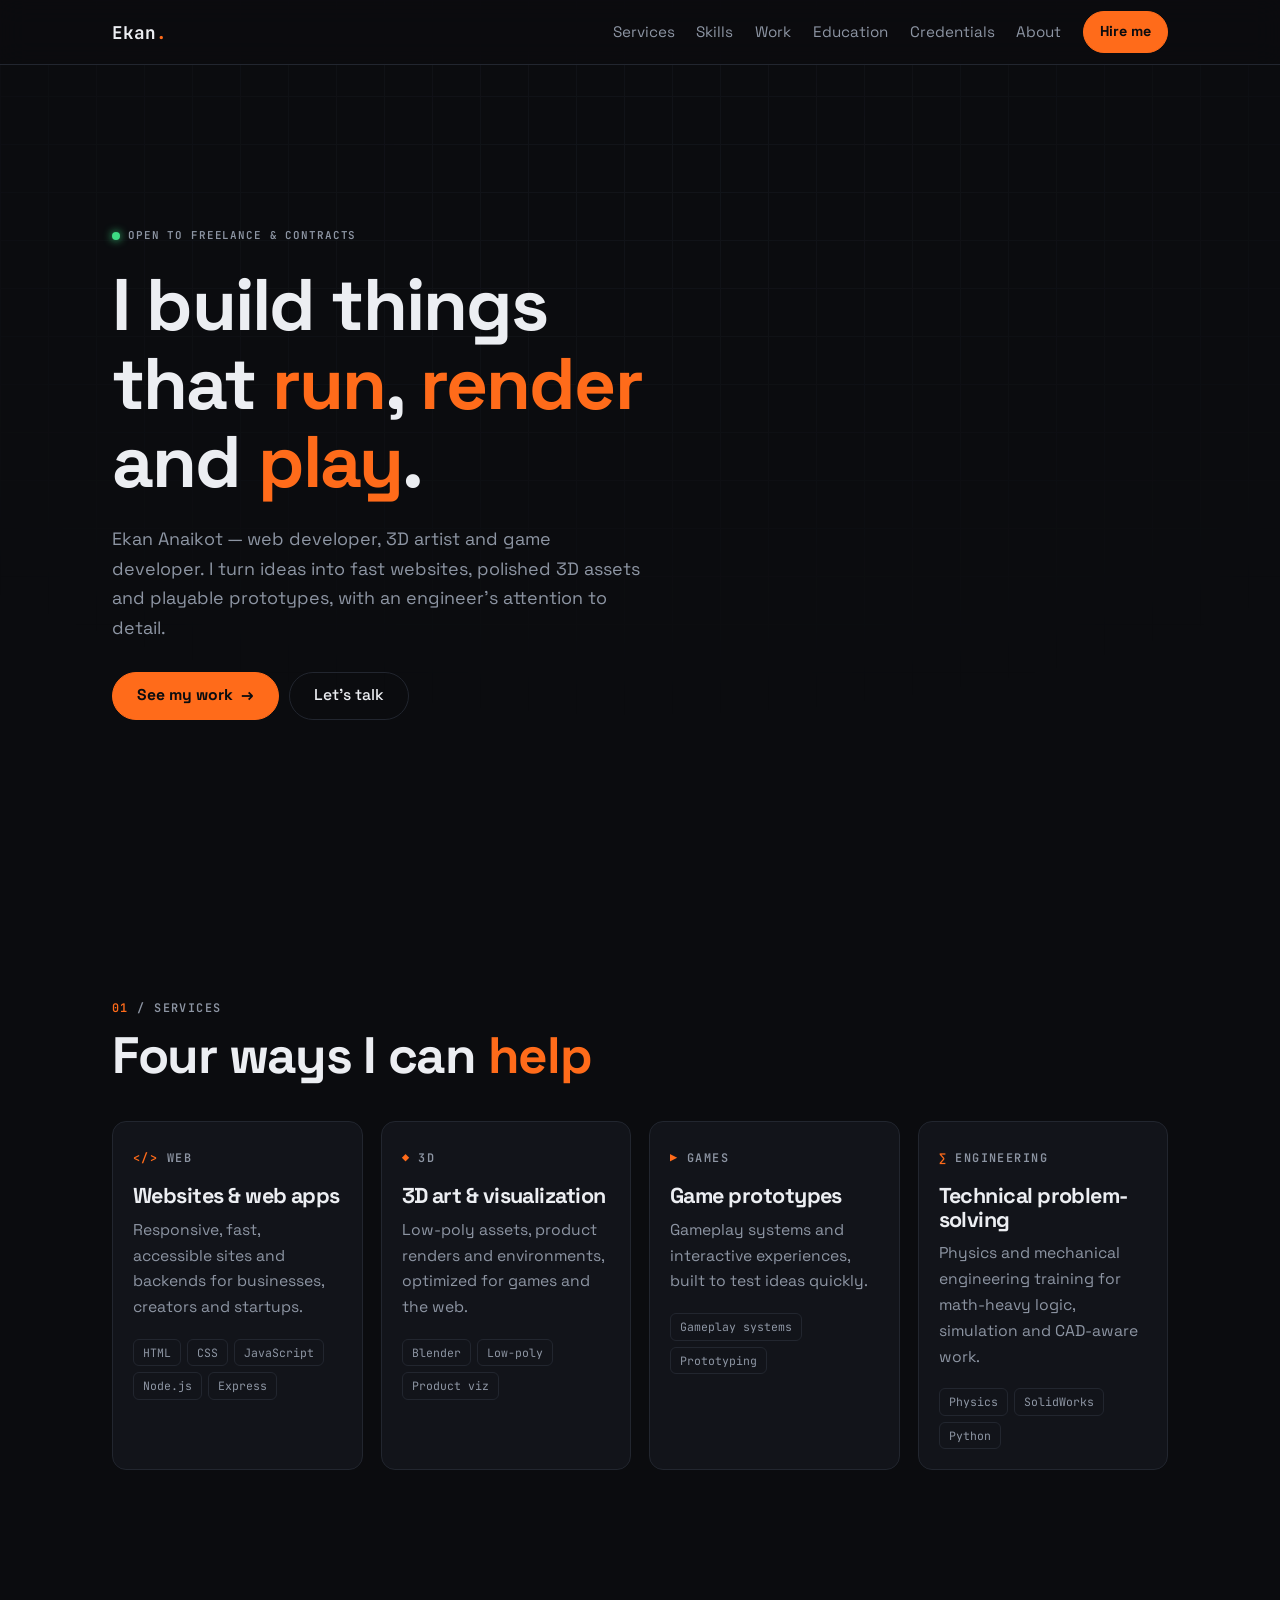
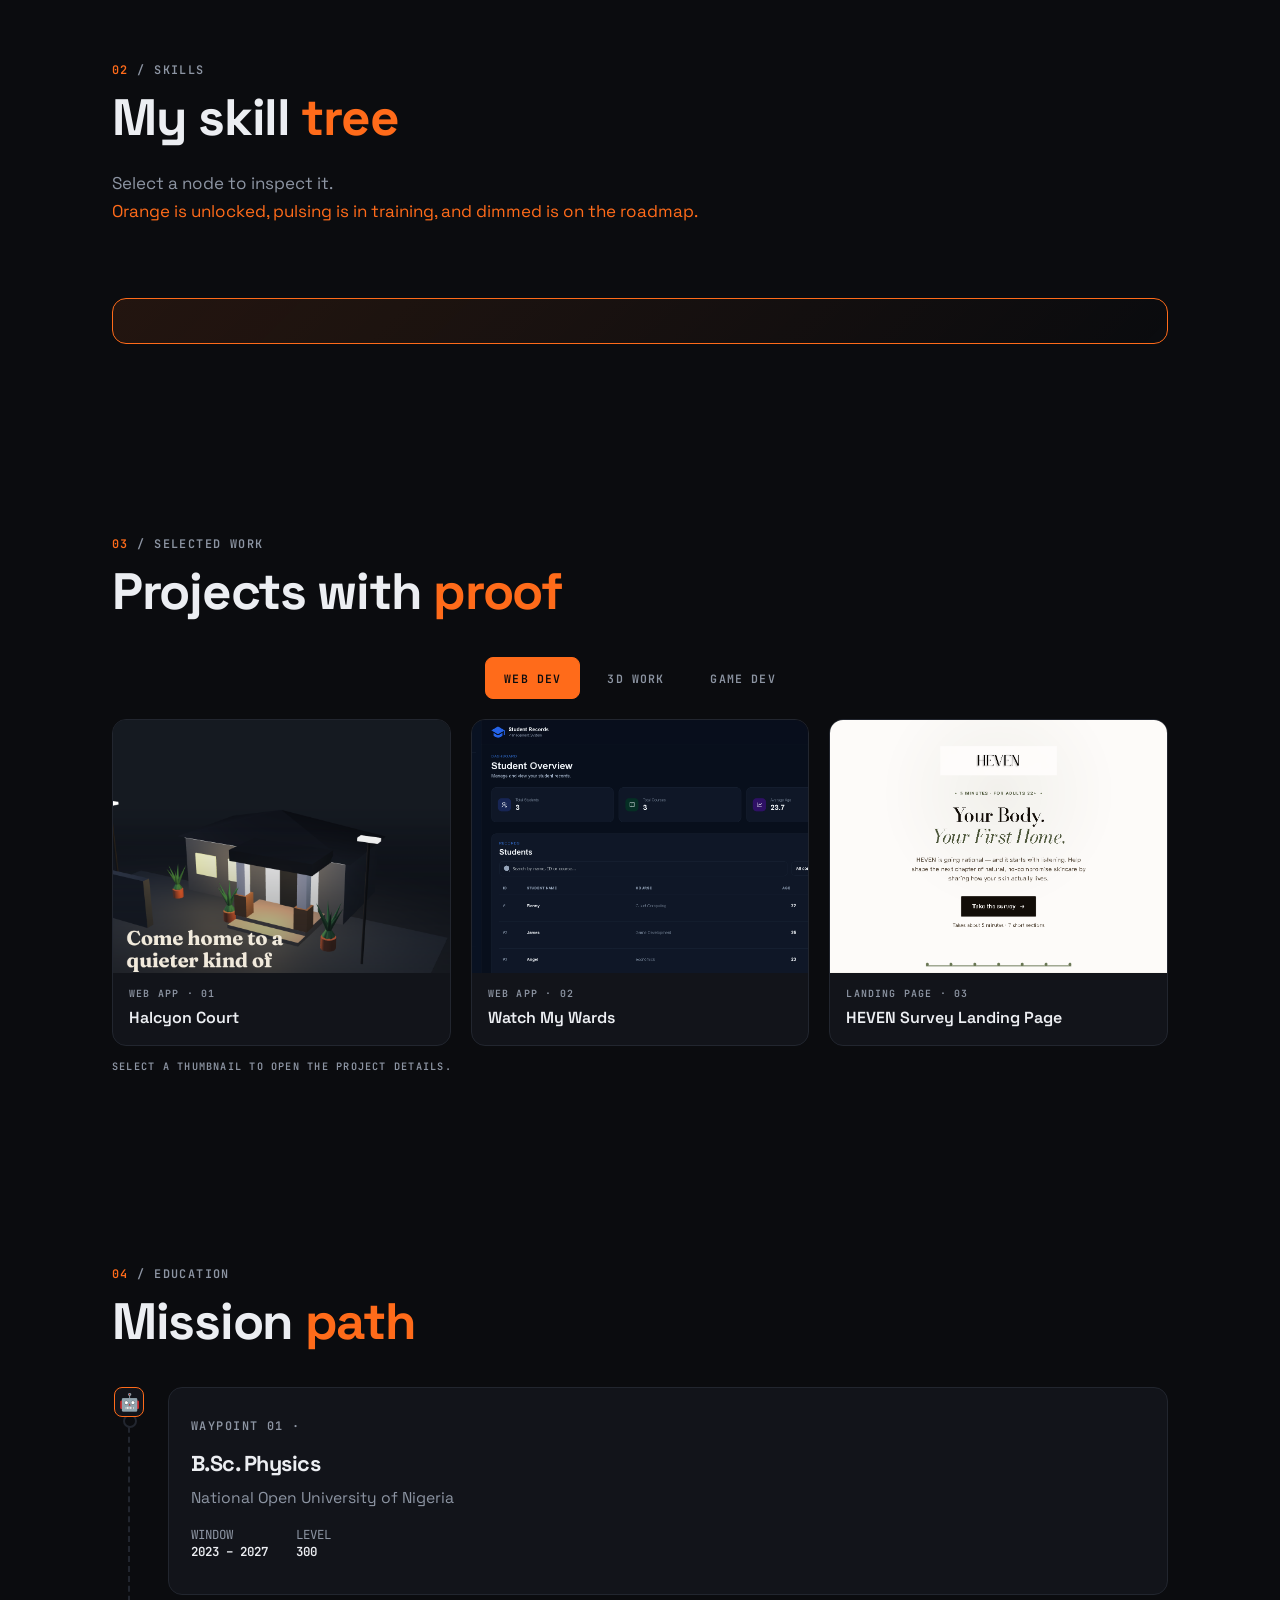
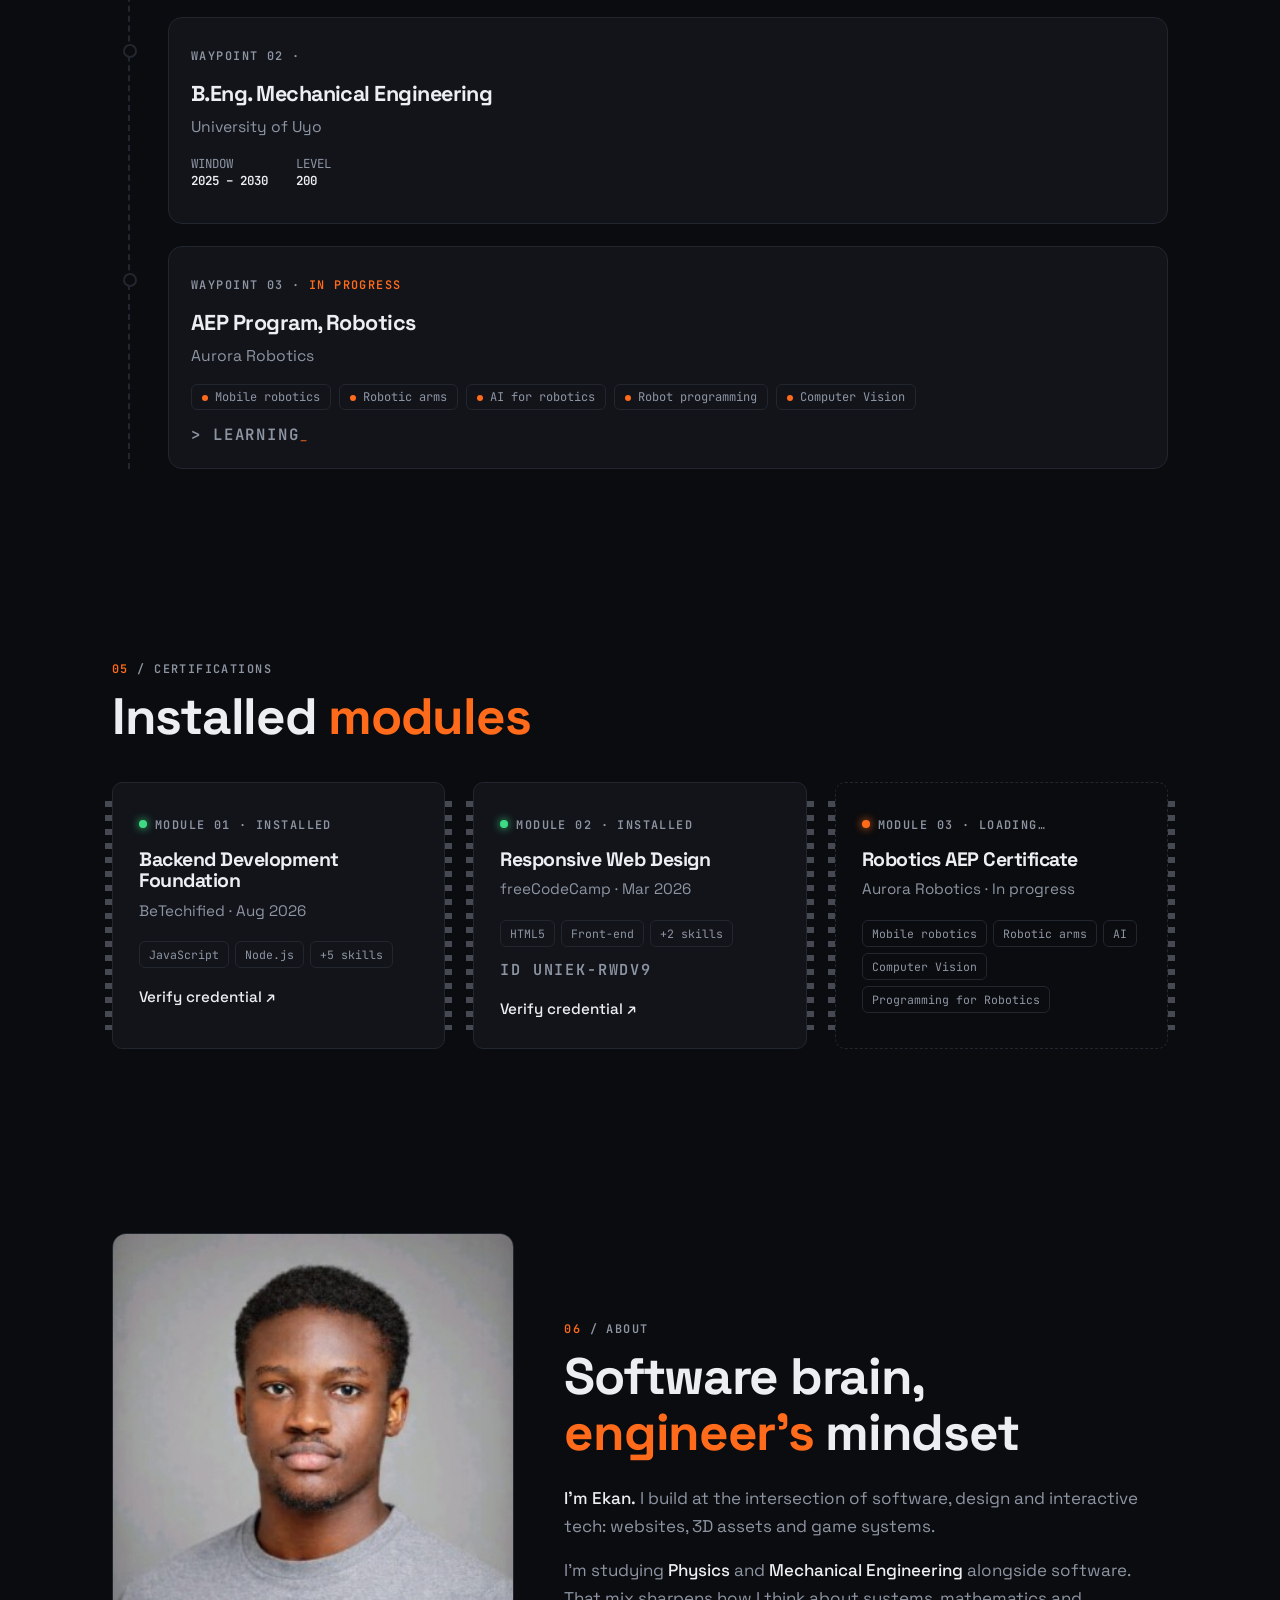
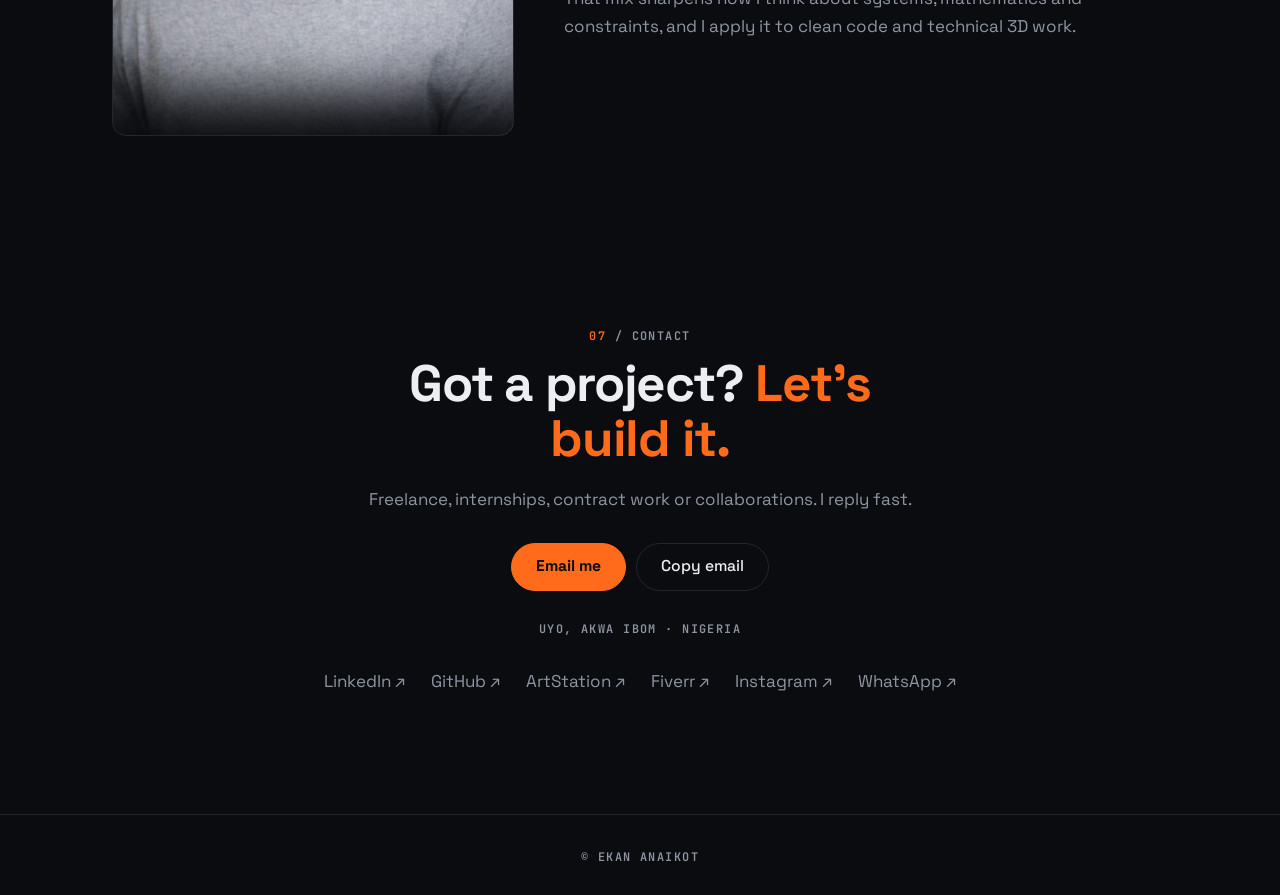
==== commit 305296ef: "Added more projects to work section" ====
--- a/index.html
+++ b/index.html
@@ -230,7 +230,7 @@
                 >
                   <span class="project-image">
                     <img
-                      src="assets/images/02-night.png"
+                      src="assets/images/halcyon-court.png"
                       alt=""
                       loading="lazy"
                       decoding="async"
@@ -242,6 +242,54 @@
                   <span class="project-caption">
                     <span class="mono">WEB APP · 01</span>
                     <span class="project-title">Halcyon Court</span>
+                  </span>
+                </button>
+
+                <button
+                  class="project-tile rv"
+                  type="button"
+                  data-project-id="watch-my-wards"
+                  aria-haspopup="dialog"
+                  aria-controls="project-dialog"
+                >
+                  <span class="project-image">
+                    <img
+                      src="assets/images/watch-my-wards.png"
+                      alt=""
+                      loading="lazy"
+                      decoding="async"
+                    />
+                    <span class="project-open-hint"
+                      >View project <span aria-hidden="true">↗</span></span
+                    >
+                  </span>
+                  <span class="project-caption">
+                    <span class="mono">WEB APP · 02</span>
+                    <span class="project-title">Watch My Wards</span>
+                  </span>
+                </button>
+
+                <button
+                  class="project-tile rv"
+                  type="button"
+                  data-project-id="heven-survey"
+                  aria-haspopup="dialog"
+                  aria-controls="project-dialog"
+                >
+                  <span class="project-image">
+                    <img
+                      src="assets/images/heven-survey.png"
+                      alt=""
+                      loading="lazy"
+                      decoding="async"
+                    />
+                    <span class="project-open-hint"
+                      >View project <span aria-hidden="true">↗</span></span
+                    >
+                  </span>
+                  <span class="project-caption">
+                    <span class="mono">LANDING PAGE · 03</span>
+                    <span class="project-title">HEVEN Survey Landing Page</span>
                   </span>
                 </button>
               </div>
@@ -319,6 +367,7 @@
               </div>
             </div>
           </div>
+          
           <p class="mono project-note">
             Select a thumbnail to open the project details.
           </p>
@@ -339,18 +388,51 @@
           >
             &times;
           </button>
+          
           <div class="dialog-image-wrap">
             <img id="dialog-image" src="" alt="" />
           </div>
+
           <div class="dialog-content">
             <span class="mono" id="dialog-category"></span>
+
             <h2 id="dialog-title"></h2>
+
             <p id="dialog-description"></p>
+
+            <dl class="dialog-meta" id="dialog-meta">
+              <div>
+                <dt>Duration</dt>
+                <dd id="dialog-duration"></dd>
+              </div>
+              
+              <div>
+                <dt>Status</dt>
+                <dd id="dialog-status"></dd>
+              </div>
+            </dl>
+
+            <section class="dialog-block" id="dialog-problem-block">
+              <h3>Problem</h3>
+              <p id="dialog-problem"></p>
+            </section>
+
+            <section class="dialog-block" id="dialog-solution-block">
+              <h3>Solution</h3>
+              <p id="dialog-solution"></p>
+            </section>
+
+            <section class="dialog-block" id="dialog-role-block">
+              <h3>My role</h3>
+              <p id="dialog-role"></p>
+            </section>
+
             <div
               class="tags"
               id="dialog-tags"
               aria-label="Project technologies"
             ></div>
+
             <div class="links" id="dialog-links"></div>
           </div>
         </div>
@@ -391,8 +473,11 @@
               <h3>AEP Program, Robotics</h3>
               <p>Aurora Robotics</p>
               <div class="mods">
-                <span>Mobile robotics</span><span>Robotic arms</span
-                ><span>AI for robotics</span><span>Robot programming</span>
+                <span>Mobile robotics</span>
+                <span>Robotic arms</span>
+                <span>AI for robotics</span>
+                <span>Robot programming</span>
+                <span>Computer Vision</span>
               </div>
               <p class="mono terminal-line">
                 &gt; learning<span class="cur">_</span>
@@ -458,8 +543,11 @@
               <h3>Robotics AEP Certificate</h3>
               <p>Aurora Robotics · In progress</p>
               <div class="tags">
-                <span>Mobile robotics</span><span>Robotic arms</span
-                ><span>AI</span>
+                <span>Mobile robotics</span>
+                <span>Robotic arms</span>
+                <span>AI</span>
+                <span>Computer Vision</span>
+                <span>Programming for Robotics</span>
               </div>
             </article>
           </div>
--- a/index.css
+++ b/index.css
@@ -38,7 +38,10 @@
   overflow-x: clip;
   background: var(--bg);
   color: var(--text);
-  font: 400 16px/1.65 "Space Grotesk", system-ui, sans-serif;
+  font:
+    400 16px/1.65 "Space Grotesk",
+    system-ui,
+    sans-serif;
 }
 
 body::before {
@@ -52,7 +55,11 @@
     linear-gradient(90deg, var(--line) 1px, transparent 1px);
   background-size: 48px 48px;
   opacity: 0.35;
-  -webkit-mask-image: radial-gradient(ellipse 80% 60% at 50% 20%, #000, transparent);
+  -webkit-mask-image: radial-gradient(
+    ellipse 80% 60% at 50% 20%,
+    #000,
+    transparent
+  );
   mask-image: radial-gradient(ellipse 80% 60% at 50% 20%, #000, transparent);
 }
 
@@ -86,7 +93,8 @@
 .wrap {
   width: min(100%, var(--content-width));
   margin-inline: auto;
-  padding-inline: max(var(--gutter), env(safe-area-inset-left)) max(var(--gutter), env(safe-area-inset-right));
+  padding-inline: max(var(--gutter), env(safe-area-inset-left))
+    max(var(--gutter), env(safe-area-inset-right));
 }
 
 section {
@@ -96,7 +104,9 @@
 
 .mono {
   color: var(--muted);
-  font: 600 0.74rem/1.4 "JetBrains Mono", monospace;
+  font:
+    600 0.74rem/1.4 "JetBrains Mono",
+    monospace;
   letter-spacing: 0.12em;
   text-transform: uppercase;
 }
@@ -155,7 +165,11 @@
   font-weight: 500;
   text-align: center;
   cursor: pointer;
-  transition: border-color 180ms ease, background-color 180ms ease, color 180ms ease, transform 180ms ease;
+  transition:
+    border-color 180ms ease,
+    background-color 180ms ease,
+    color 180ms ease,
+    transform 180ms ease;
 }
 
 .btn-primary {
@@ -189,7 +203,9 @@
 }
 
 .logo {
-  font: 700 1.1rem "JetBrains Mono", monospace;
+  font:
+    700 1.1rem "JetBrains Mono",
+    monospace;
 }
 
 .logo span {
@@ -216,7 +232,9 @@
   height: 2px;
   border-radius: 2px;
   background: var(--text);
-  transition: transform 180ms ease, opacity 180ms ease;
+  transition:
+    transform 180ms ease,
+    opacity 180ms ease;
 }
 
 .nav-toggle[aria-expanded="true"] span:first-child {
@@ -345,7 +363,9 @@
   border: 1px solid var(--line);
   border-radius: var(--radius);
   background: var(--surface);
-  transition: border-color 220ms ease, transform 220ms ease;
+  transition:
+    border-color 220ms ease,
+    transform 220ms ease;
 }
 
 .card h3 {
@@ -369,7 +389,9 @@
   border: 1px solid var(--line);
   border-radius: 6px;
   color: var(--muted);
-  font: 400 0.72rem/1.5 "JetBrains Mono", monospace;
+  font:
+    400 0.72rem/1.5 "JetBrains Mono",
+    monospace;
 }
 
 /* Skills tree */
@@ -401,7 +423,9 @@
 .branch h3 {
   margin-bottom: 20px;
   color: var(--accent);
-  font: 600 0.74rem "JetBrains Mono", monospace;
+  font:
+    600 0.74rem "JetBrains Mono",
+    monospace;
   letter-spacing: 0.12em;
   text-transform: uppercase;
 }
@@ -447,8 +471,12 @@
   place-items: center;
   clip-path: polygon(50% 0, 100% 25%, 100% 75%, 50% 100%, 0 75%, 0 25%);
   background: var(--line);
-  font: 700 0.8rem "JetBrains Mono", monospace;
-  transition: background-color 200ms ease, color 200ms ease;
+  font:
+    700 0.8rem "JetBrains Mono",
+    monospace;
+  transition:
+    background-color 200ms ease,
+    color 200ms ease;
 }
 
 .node.on .hex {
@@ -536,11 +564,17 @@
   border-radius: 8px;
   background: transparent;
   color: var(--muted);
-  font: 600 0.72rem "JetBrains Mono", monospace;
+  font:
+    600 0.72rem "JetBrains Mono",
+    monospace;
   letter-spacing: 0.1em;
   text-transform: uppercase;
   cursor: pointer;
-  transition: background-color 180ms ease, color 180ms ease, border-color 180ms ease, transform 180ms ease;
+  transition:
+    background-color 180ms ease,
+    color 180ms ease,
+    border-color 180ms ease,
+    transform 180ms ease;
 }
 
 .work-button.is-active {
@@ -577,7 +611,10 @@
   color: var(--text);
   text-align: left;
   cursor: pointer;
-  transition: border-color 180ms ease, transform 180ms ease, box-shadow 180ms ease;
+  transition:
+    border-color 180ms ease,
+    transform 180ms ease,
+    box-shadow 180ms ease;
 }
 
 .project-image {
@@ -598,7 +635,9 @@
   place-items: center;
   content: "ADD PROJECT THUMBNAIL";
   color: var(--muted);
-  font: 600 0.62rem "JetBrains Mono", monospace;
+  font:
+    600 0.62rem "JetBrains Mono",
+    monospace;
   letter-spacing: 0.12em;
   text-align: center;
   pointer-events: none;
@@ -611,7 +650,9 @@
   width: 100%;
   height: 100%;
   object-fit: cover;
-  transition: transform 300ms ease, opacity 180ms ease;
+  transition:
+    transform 300ms ease,
+    opacity 180ms ease;
 }
 
 .project-open-hint {
@@ -627,7 +668,9 @@
   border-radius: 999px;
   background: rgb(11 12 15 / 82%);
   color: var(--text);
-  font: 600 0.68rem "JetBrains Mono", monospace;
+  font:
+    600 0.68rem "JetBrains Mono",
+    monospace;
   opacity: 1;
 }
 
@@ -742,16 +785,96 @@
   display: none;
 }
 
+.dialog-meta {
+  display: flex;
+  flex-wrap: wrap;
+  gap: 8px 22px;
+  margin: 0 0 18px;
+}
+
+.dialog-meta > div {
+  display: flex;
+  flex-direction: column;
+  gap: 2px;
+}
+
+.dialog-meta dt {
+  color: var(--muted);
+  font:
+    600 0.68rem/1.4 "JetBrains Mono",
+    monospace;
+  letter-spacing: 0.12em;
+  text-transform: uppercase;
+  margin-top: 16px;
+}
+
+.dialog-meta dd {
+  margin: 0;
+  color: var(--text);
+  font-size: 0.95rem;
+}
+
+.dialog-block {
+  margin-top: 18px;
+}
+
+.dialog-block h3 {
+  margin: 0 0 6px;
+  color: var(--accent);
+  font:
+    600 0.74rem/1.4 "JetBrains Mono",
+    monospace;
+  letter-spacing: 0.12em;
+  text-transform: uppercase;
+}
+
+.dialog-block p {
+  margin: 0;
+  color: var(--muted);
+}
+
+.dialog-meta[hidden],
+.dialog-meta > div[hidden],
+.dialog-block[hidden] {
+  display: none;
+}
+
+.dialog-content .links {
+  display: flex;
+  flex-wrap: wrap;
+  gap: 10px;
+}
+
+.dialog-content .links a {
+  padding: 9px 14px;
+  border: 1px solid var(--accent);
+  border-radius: 8px;
+  color: var(--text);
+  font-size: 0.9rem;
+  text-decoration: none;
+}
+
+.dialog-content .links a:hover {
+  background: var(--accent);
+  color: #0b0c0f;
+}
+
 @media (min-width: 560px) {
   .work-grid {
     grid-template-columns: repeat(2, minmax(0, 1fr));
     gap: 18px;
   }
 
+  .work-tabs {
+    justify-content: center;
+  }
+
   .project-open-hint {
     opacity: 0;
     transform: translateY(4px);
-    transition: opacity 180ms ease, transform 180ms ease;
+    transition:
+      opacity 180ms ease,
+      transform 180ms ease;
   }
 
   .project-dialog-panel {
@@ -820,7 +943,10 @@
   border-radius: 50%;
   background: var(--bg);
   content: "";
-  transition: border-color 250ms ease, background-color 250ms ease, box-shadow 250ms ease;
+  transition:
+    border-color 250ms ease,
+    background-color 250ms ease,
+    box-shadow 250ms ease;
 }
 
 .wp.pass::before {
@@ -835,7 +961,9 @@
   gap: 10px 22px;
   margin: 14px 0 4px;
   color: var(--muted);
-  font: 400 0.78rem "JetBrains Mono", monospace;
+  font:
+    400 0.78rem "JetBrains Mono",
+    monospace;
 }
 
 .tele b {
@@ -851,7 +979,9 @@
   gap: 4px;
   margin-top: 12px;
   color: var(--muted);
-  font: 400 0.75rem "JetBrains Mono", monospace;
+  font:
+    400 0.75rem "JetBrains Mono",
+    monospace;
 }
 
 .cells i {
@@ -880,7 +1010,9 @@
 
 .mods span,
 .cur {
-  font: 400 0.75rem "JetBrains Mono", monospace;
+  font:
+    400 0.75rem "JetBrains Mono",
+    monospace;
 }
 
 .mods span {
@@ -933,7 +1065,10 @@
   top: 18px;
   bottom: 18px;
   width: 7px;
-  background: repeating-linear-gradient(var(--muted) 0 6px, transparent 6px 14px);
+  background: repeating-linear-gradient(
+    var(--muted) 0 6px,
+    transparent 6px 14px
+  );
   content: "";
   opacity: 0.45;
 }
@@ -1079,7 +1214,9 @@
 .js .rv {
   opacity: 0;
   transform: translateY(18px);
-  transition: opacity 650ms ease, transform 650ms ease;
+  transition:
+    opacity 650ms ease,
+    transform 650ms ease;
 }
 
 .js .rv.in {
@@ -1088,11 +1225,15 @@
 }
 
 @keyframes pulse {
-  50% { background: #3a2216; }
+  50% {
+    background: #3a2216;
+  }
 }
 
 @keyframes blink {
-  50% { opacity: 0.2; }
+  50% {
+    opacity: 0.2;
+  }
 }
 
 /* Larger phones and small tablets */
@@ -1293,7 +1434,7 @@
   }
 }
 
-/* Hover treatments only on devices that actually hover */
+/* Hover styling only on devices you can actually hover */
 @media (hover: hover) and (pointer: fine) {
   .btn:hover {
     border-color: var(--accent);
